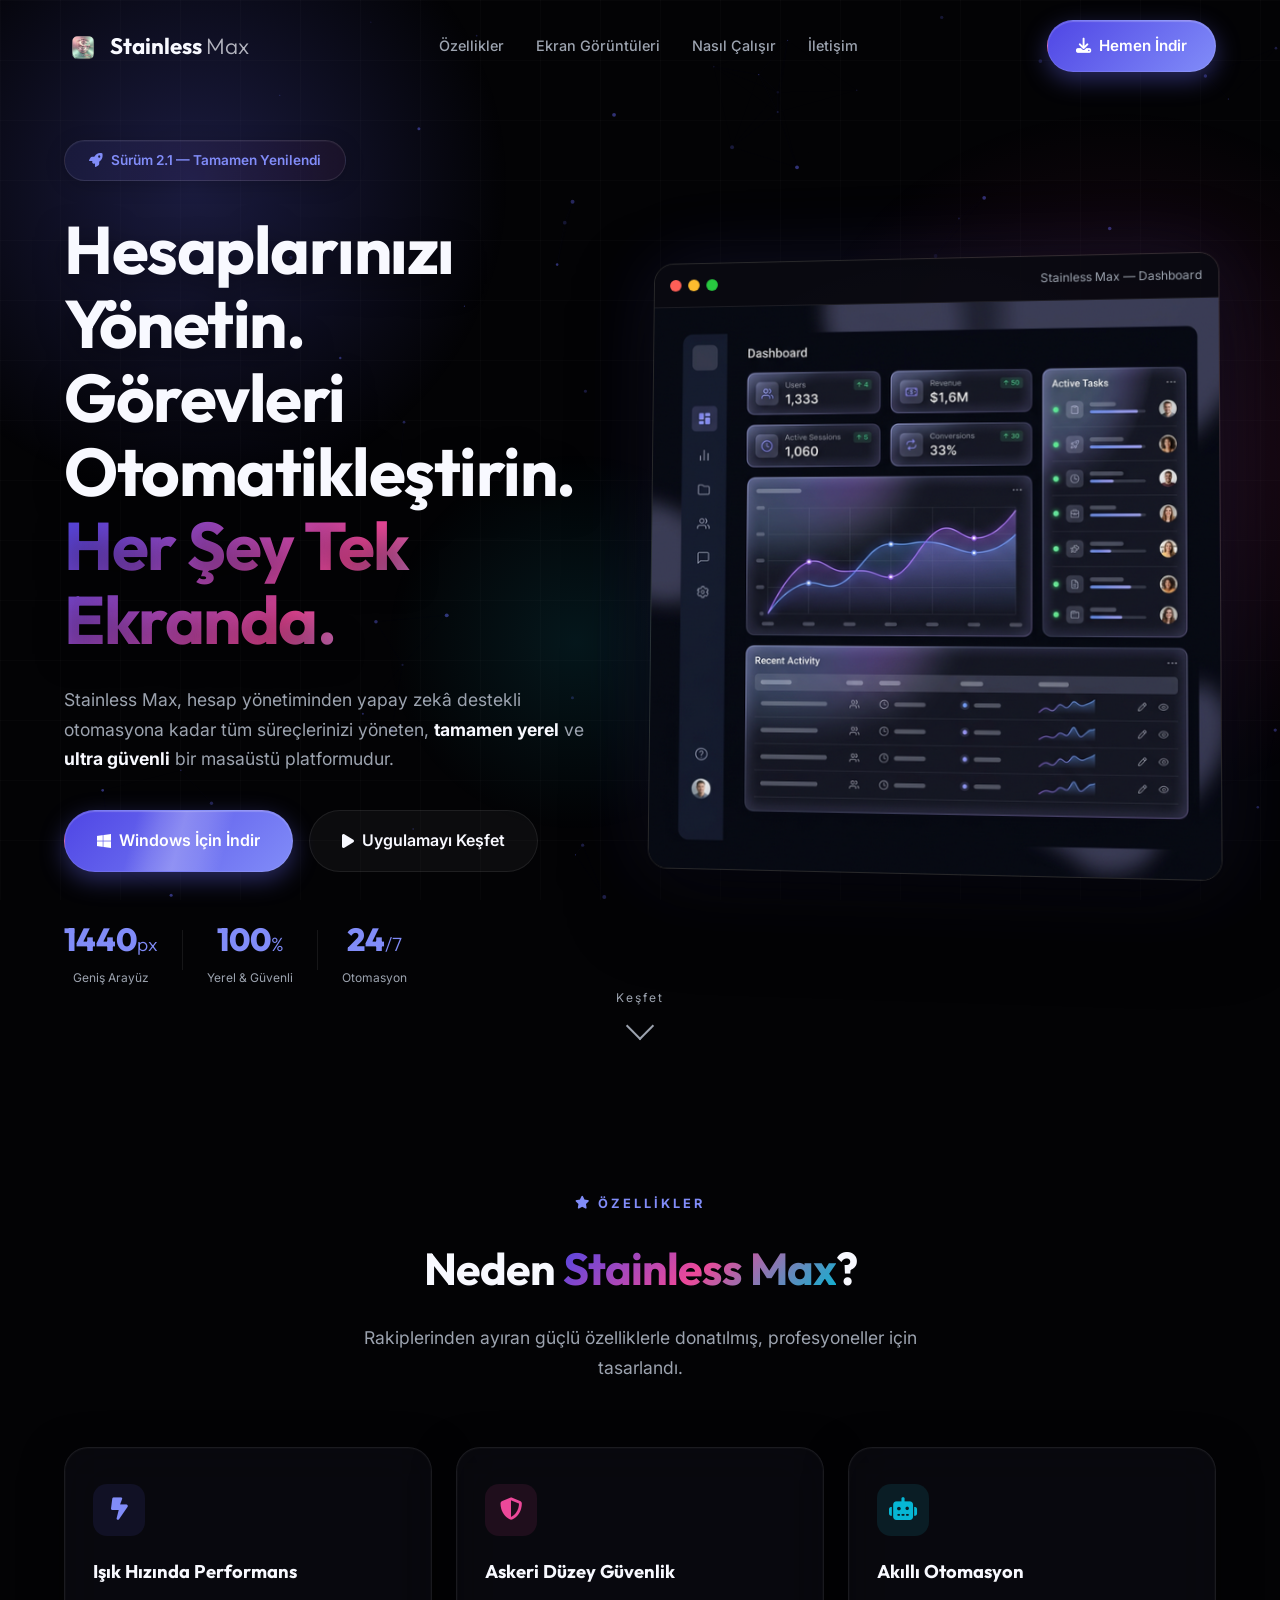
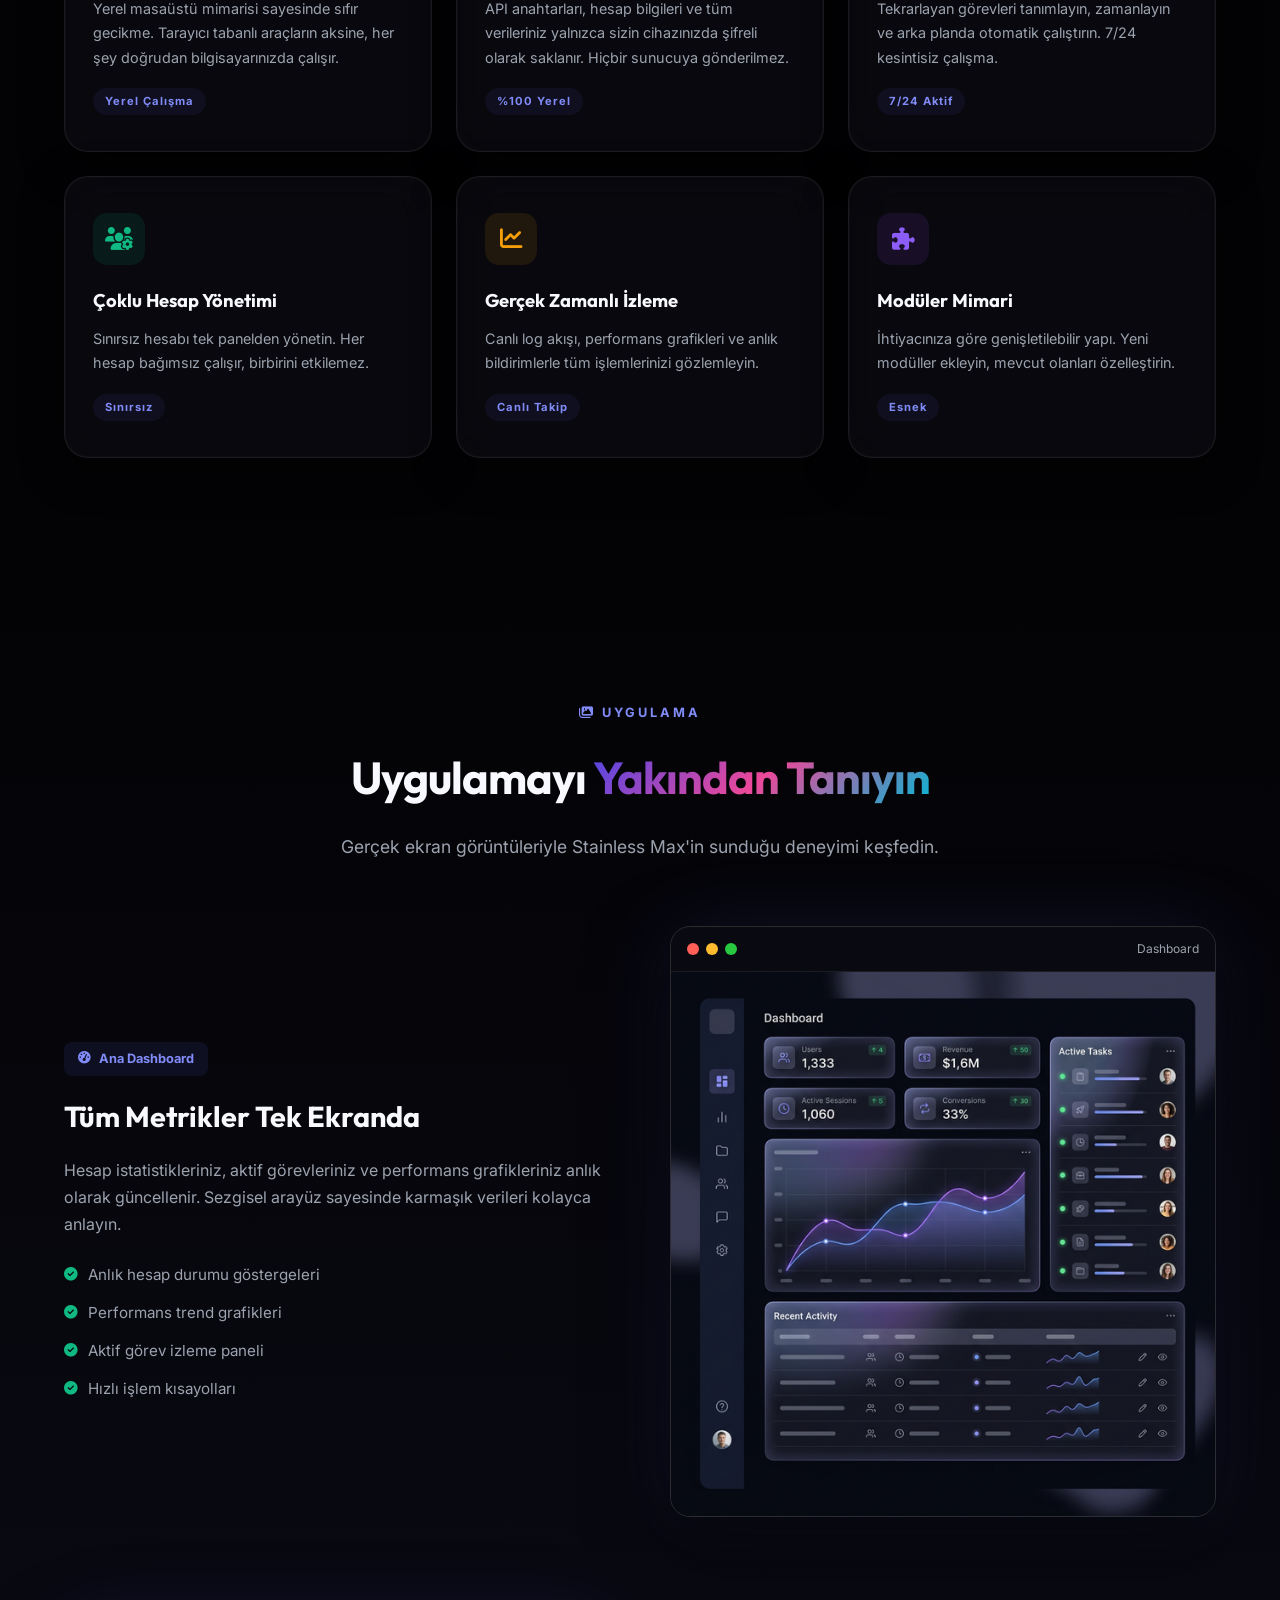
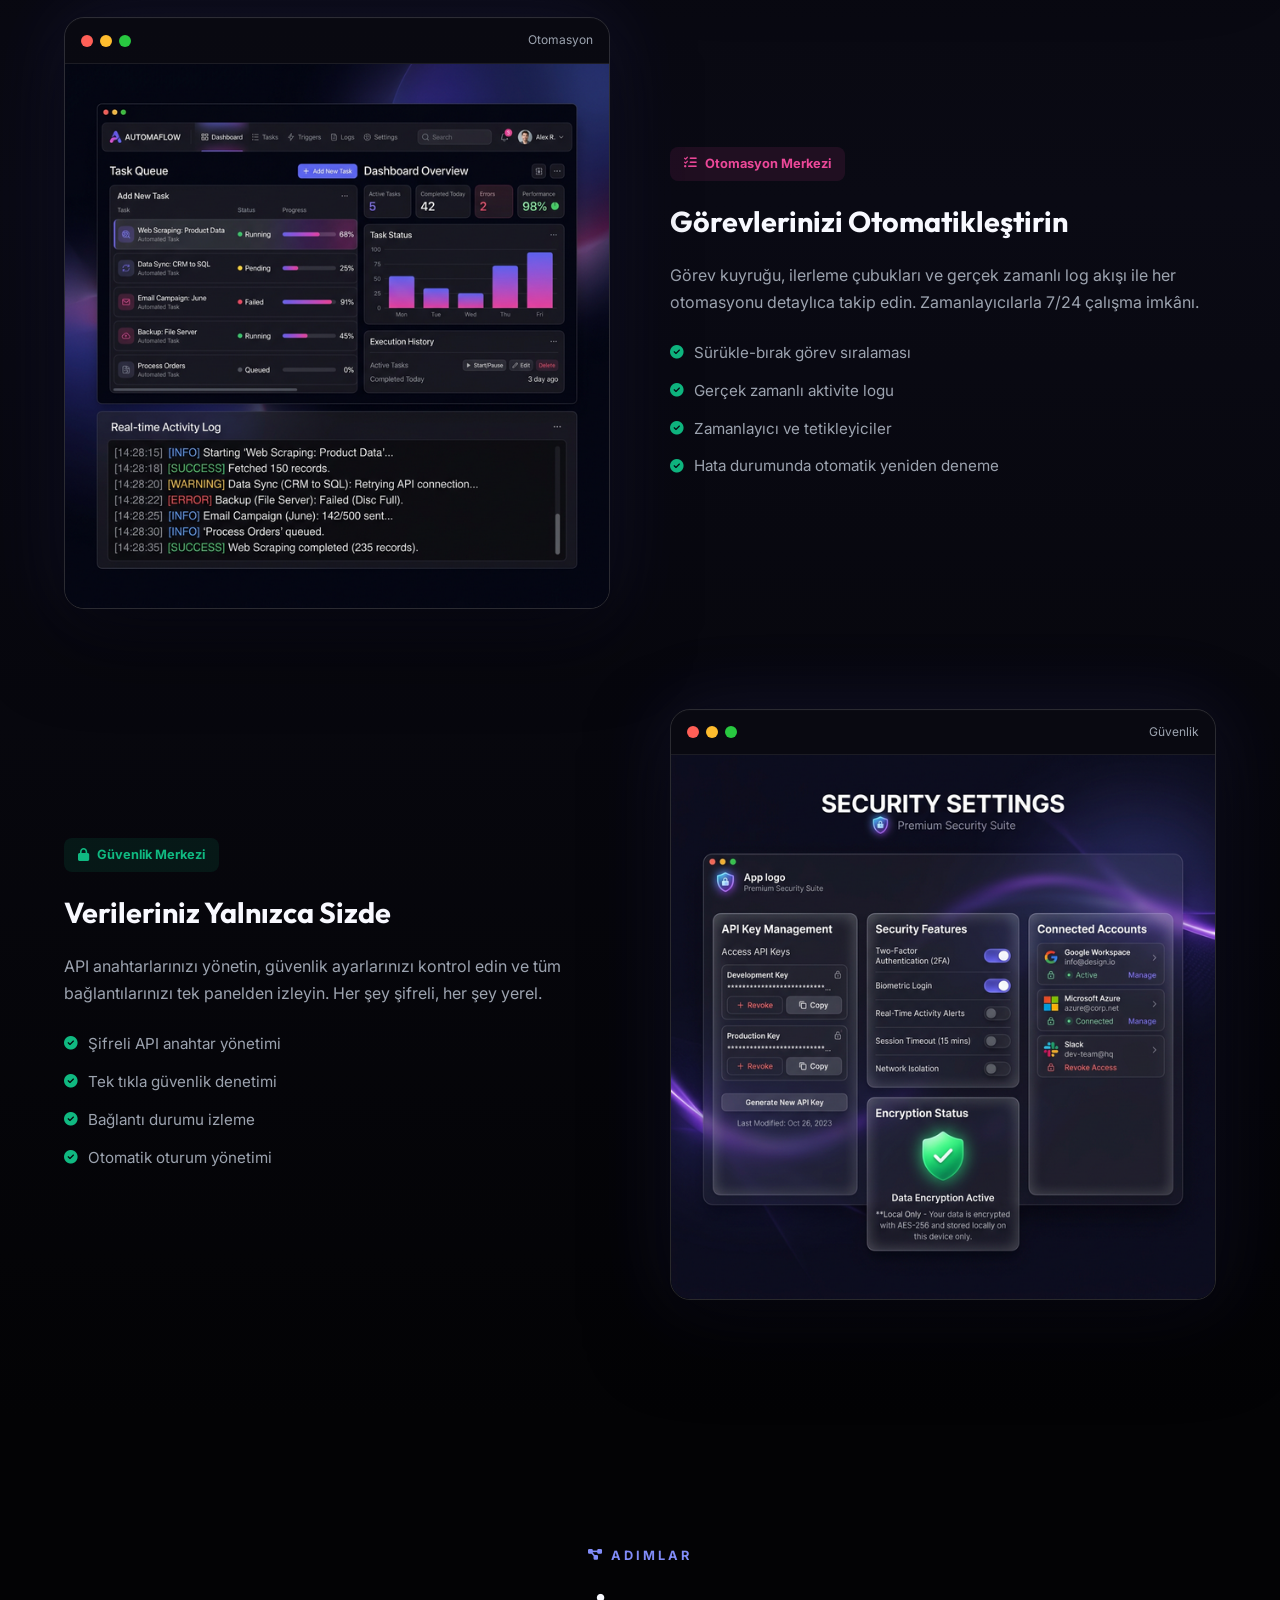
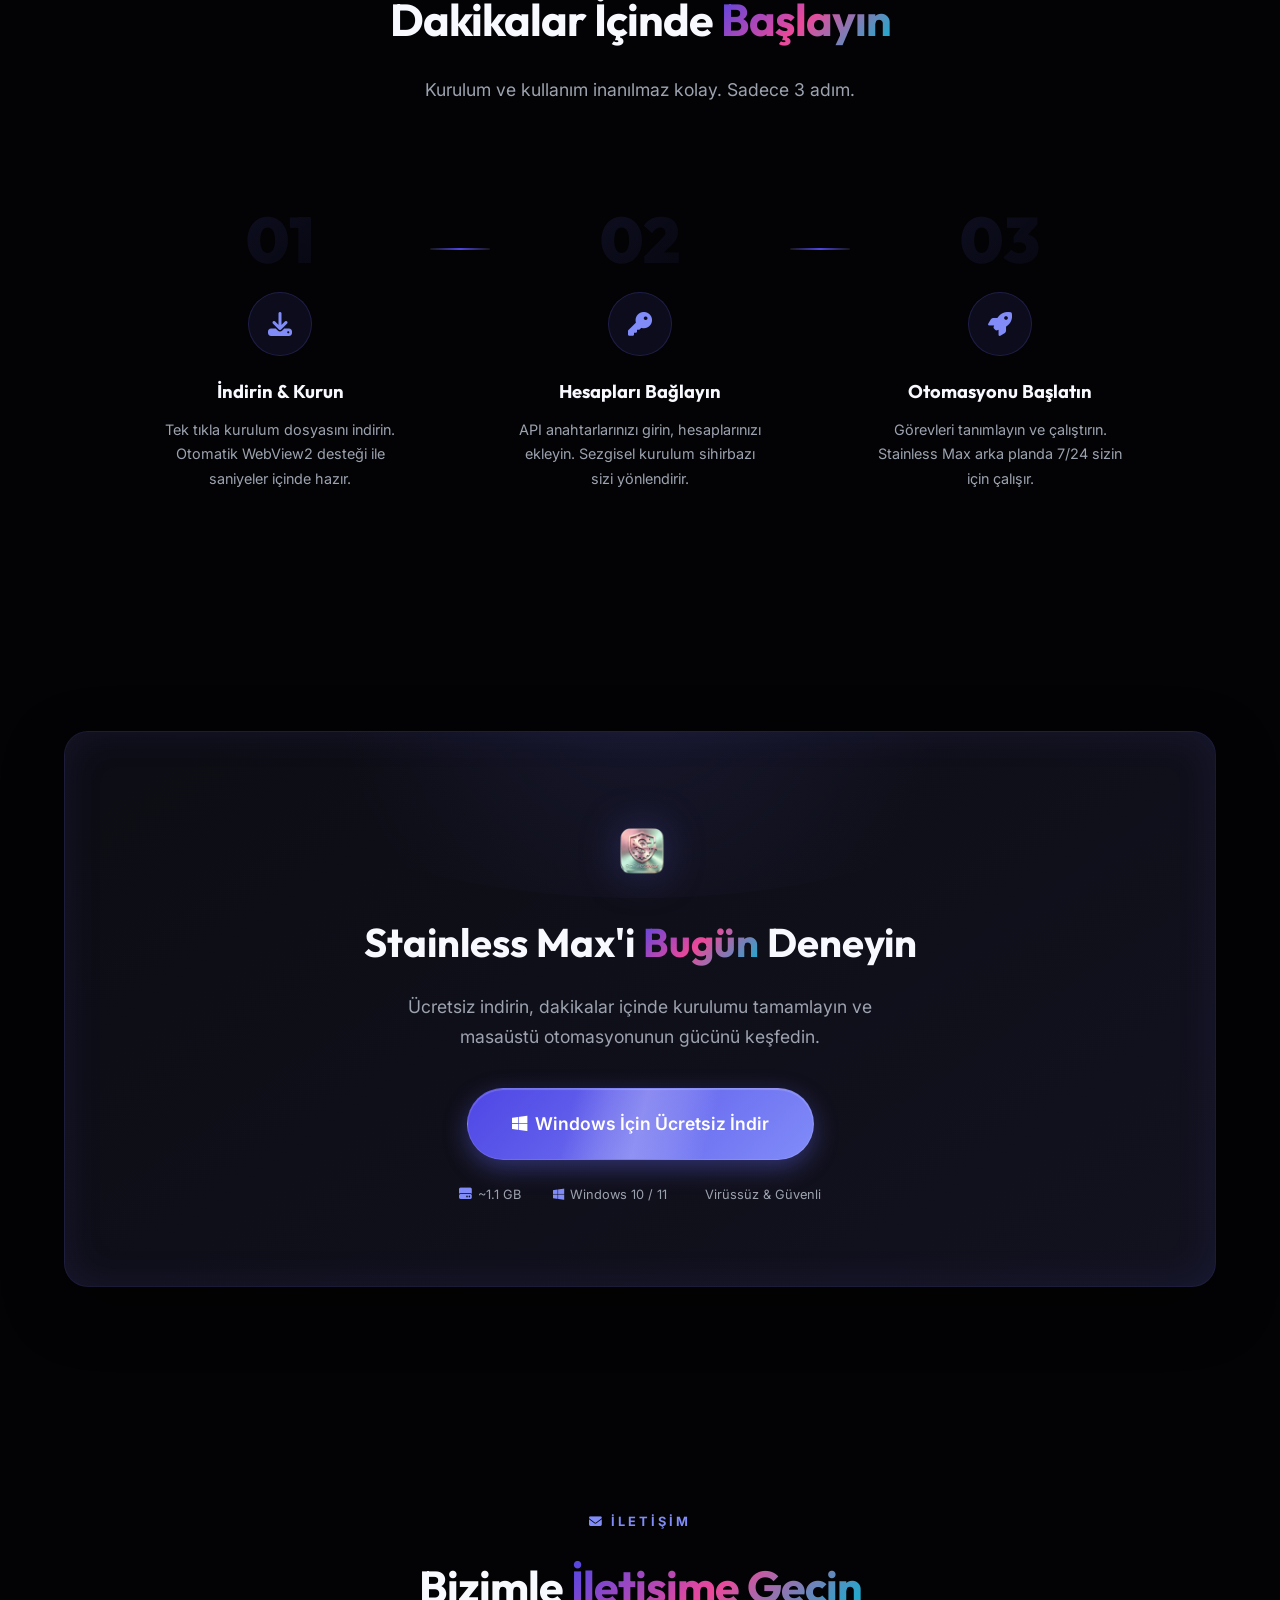
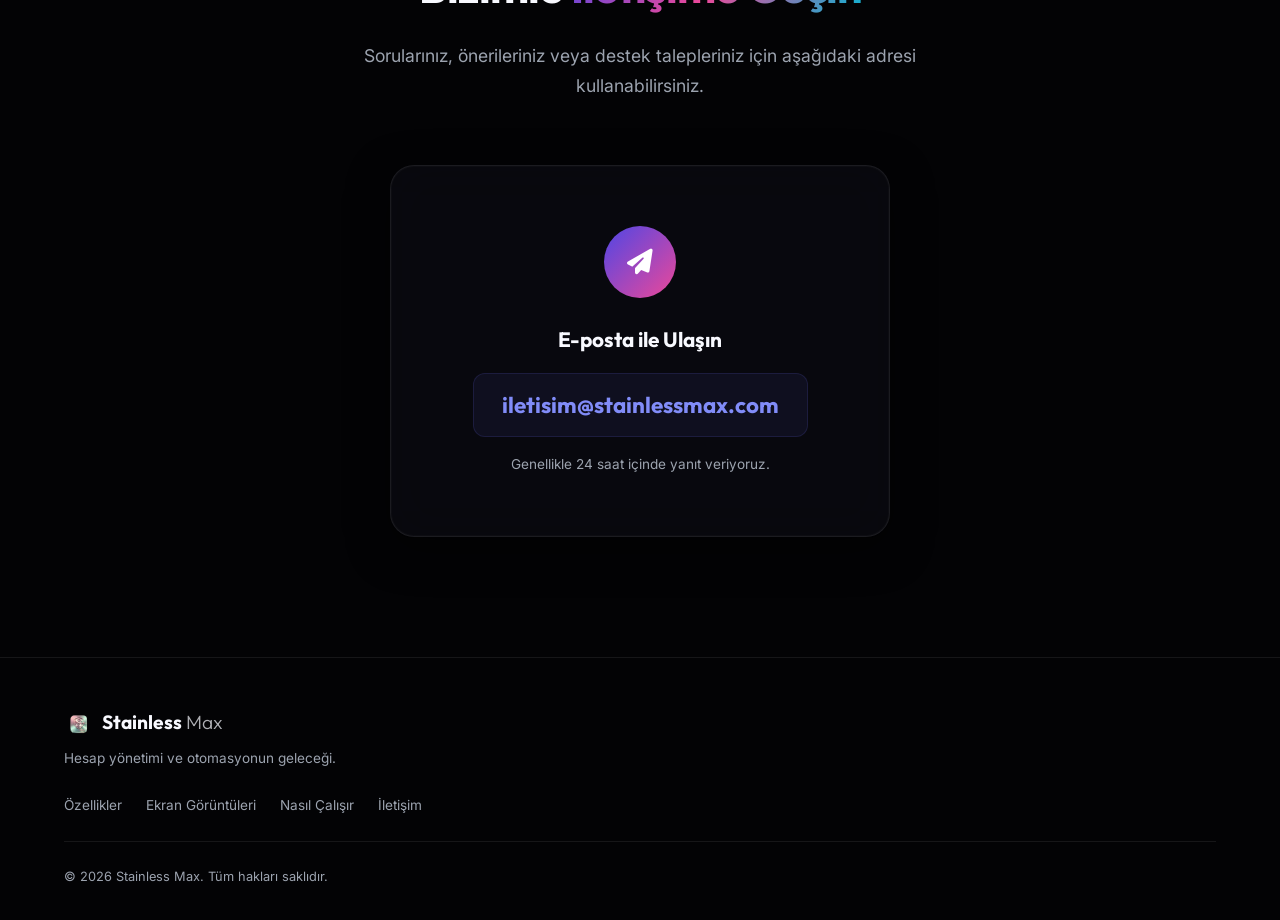
==== website/index.html @ e6c7dbdb "Mac derlemesi icin temiz proje kodlari" ====
<!DOCTYPE html>
<html lang="tr">

<head>
    <meta charset="UTF-8">
    <meta name="viewport" content="width=device-width, initial-scale=1.0">
    <title>Stainless Max | Güçlü Masaüstü Otomasyon Platformu</title>
    <meta name="description"
        content="Stainless Max — hesap yönetimi, otomasyon ve güvenliği tek bir çatı altında toplayan yeni nesil masaüstü uygulaması. Hemen indirin.">
    <link rel="icon" type="image/png" href="assets/logo.png">
    <link rel="stylesheet" href="style.css">
    <link
        href="https://fonts.googleapis.com/css2?family=Outfit:wght@300;400;500;600;700;800;900&family=Inter:wght@300;400;500;600;700&display=swap"
        rel="stylesheet">
    <link rel="stylesheet" href="https://cdnjs.cloudflare.com/ajax/libs/font-awesome/6.5.0/css/all.min.css">
</head>

<body>
    <!-- Animated Background -->
    <div class="bg-grid"></div>
    <div class="blob blob-1"></div>
    <div class="blob blob-2"></div>
    <div class="blob blob-3"></div>
    <canvas id="particles"></canvas>

    <!-- Navbar -->
    <nav class="navbar" id="navbar">
        <div class="container nav-content">
            <a href="#" class="logo">
                <img src="assets/logo.png" alt="Logo" class="logo-img">
                <span class="logo-text">Stainless <span class="logo-accent">Max</span></span>
            </a>
            <ul class="nav-links">
                <li><a href="#features">Özellikler</a></li>
                <li><a href="#showcase">Ekran Görüntüleri</a></li>
                <li><a href="#how-it-works">Nasıl Çalışır</a></li>
                <li><a href="#contact">İletişim</a></li>
            </ul>
            <div class="nav-right">
                <a class="nav-link btn btn-primary px-3 py-2 text-white download-nav"
                    href="https://github.com/enespaslanmaz/stainlessmax/releases/download/v2.1.0/StainlessMax_Setup_v2.1.0.exe"
                    download><i class="fa-solid fa-download me-2"></i>Hemen İndir</a>
                <button class="mobile-menu-btn" id="mobileMenuBtn" aria-label="Menü">
                    <span></span><span></span><span></span>
                </button>
            </div>
        </div>
        <!-- Mobile Menu -->
        <div class="mobile-menu" id="mobileMenu">
            <a href="#features">Özellikler</a>
            <a href="#showcase">Ekran Görüntüleri</a>
            <a href="#how-it-works">Nasıl Çalışır</a>
            <a href="#contact">İletişim</a>
            <a href="#download" class="btn btn-glow" style="margin-top: 16px;">İndir</a>
        </div>
    </nav>

    <!-- HERO -->
    <header class="hero" id="hero">
        <div class="container hero-content">
            <div class="hero-text anim-slide-up">
                <div class="badge pulse-border">
                    <i class="fa-solid fa-rocket"></i> Sürüm 2.1 — Tamamen Yenilendi
                </div>
                <h1>
                    <span class="hero-line">Hesaplarınızı Yönetin.</span>
                    <span class="hero-line">Görevleri Otomatikleştirin.</span>
                    <span class="hero-line gradient-text typing-text">Her Şey Tek Ekranda.</span>
                </h1>
                <p class="hero-desc">Stainless Max, hesap yönetiminden yapay zekâ destekli otomasyona kadar tüm
                    süreçlerinizi yöneten, <strong>tamamen yerel</strong> ve <strong>ultra güvenli</strong> bir masaüstü
                    platformudur.</p>
                <div class="hero-buttons">
                    <a href="#download" class="btn btn-primary btn-lg">
                        <i class="fa-brands fa-windows"></i> Windows İçin İndir
                        <span class="btn-shine"></span>
                    </a>
                    <a href="#showcase" class="btn btn-ghost btn-lg">
                        <i class="fa-solid fa-play"></i> Uygulamayı Keşfet
                    </a>
                </div>
                <div class="hero-stats">
                    <div class="stat">
                        <span class="stat-number" data-target="1440">0</span><span class="stat-suffix">px</span>
                        <span class="stat-label">Geniş Arayüz</span>
                    </div>
                    <div class="stat-divider"></div>
                    <div class="stat">
                        <span class="stat-number" data-target="100">0</span><span class="stat-suffix">%</span>
                        <span class="stat-label">Yerel & Güvenli</span>
                    </div>
                    <div class="stat-divider"></div>
                    <div class="stat">
                        <span class="stat-number" data-target="24">0</span><span class="stat-suffix">/7</span>
                        <span class="stat-label">Otomasyon</span>
                    </div>
                </div>
            </div>
            <div class="hero-visual anim-slide-up delay-2">
                <div class="hero-glow"></div>
                <div class="mockup-window">
                    <div class="mockup-titlebar">
                        <div class="titlebar-dots">
                            <span class="dot red"></span>
                            <span class="dot yellow"></span>
                            <span class="dot green"></span>
                        </div>
                        <span class="titlebar-text">Stainless Max — Dashboard</span>
                    </div>
                    <img src="assets/dashboard1.png" alt="Stainless Max Dashboard" class="mockup-screen"
                        loading="eager">
                </div>
            </div>
        </div>
        <div class="hero-scroll-hint">
            <span>Keşfet</span>
            <div class="scroll-arrow"></div>
        </div>
    </header>

    <!-- FEATURES -->
    <section id="features" class="section features">
        <div class="container">
            <div class="section-header anim-fade">
                <span class="section-tag"><i class="fa-solid fa-star"></i> ÖZELLİKLER</span>
                <h2>Neden <span class="gradient-text">Stainless Max</span>?</h2>
                <p>Rakiplerinden ayıran güçlü özelliklerle donatılmış, profesyoneller için tasarlandı.</p>
            </div>
            <div class="feature-grid">
                <div class="feature-card glass anim-fade">
                    <div class="feature-icon"><i class="fa-solid fa-bolt-lightning"></i></div>
                    <h3>Işık Hızında Performans</h3>
                    <p>Yerel masaüstü mimarisi sayesinde sıfır gecikme. Tarayıcı tabanlı araçların aksine, her şey
                        doğrudan bilgisayarınızda çalışır.</p>
                    <div class="feature-tag">Yerel Çalışma</div>
                </div>
                <div class="feature-card glass anim-fade">
                    <div class="feature-icon accent-pink"><i class="fa-solid fa-shield-halved"></i></div>
                    <h3>Askeri Düzey Güvenlik</h3>
                    <p>API anahtarları, hesap bilgileri ve tüm verileriniz yalnızca sizin cihazınızda şifreli olarak
                        saklanır. Hiçbir sunucuya gönderilmez.</p>
                    <div class="feature-tag">%100 Yerel</div>
                </div>
                <div class="feature-card glass anim-fade">
                    <div class="feature-icon accent-cyan"><i class="fa-solid fa-robot"></i></div>
                    <h3>Akıllı Otomasyon</h3>
                    <p>Tekrarlayan görevleri tanımlayın, zamanlayın ve arka planda otomatik çalıştırın. 7/24 kesintisiz
                        çalışma.</p>
                    <div class="feature-tag">7/24 Aktif</div>
                </div>
                <div class="feature-card glass anim-fade">
                    <div class="feature-icon accent-green"><i class="fa-solid fa-users-gear"></i></div>
                    <h3>Çoklu Hesap Yönetimi</h3>
                    <p>Sınırsız hesabı tek panelden yönetin. Her hesap bağımsız çalışır, birbirini etkilemez.</p>
                    <div class="feature-tag">Sınırsız</div>
                </div>
                <div class="feature-card glass anim-fade">
                    <div class="feature-icon accent-orange"><i class="fa-solid fa-chart-line"></i></div>
                    <h3>Gerçek Zamanlı İzleme</h3>
                    <p>Canlı log akışı, performans grafikleri ve anlık bildirimlerle tüm işlemlerinizi gözlemleyin.</p>
                    <div class="feature-tag">Canlı Takip</div>
                </div>
                <div class="feature-card glass anim-fade">
                    <div class="feature-icon accent-purple"><i class="fa-solid fa-puzzle-piece"></i></div>
                    <h3>Modüler Mimari</h3>
                    <p>İhtiyacınıza göre genişletilebilir yapı. Yeni modüller ekleyin, mevcut olanları özelleştirin.</p>
                    <div class="feature-tag">Esnek</div>
                </div>
            </div>
        </div>
    </section>

    <!-- SHOWCASE -->
    <section id="showcase" class="section showcase">
        <div class="container">
            <div class="section-header anim-fade">
                <span class="section-tag"><i class="fa-solid fa-images"></i> UYGULAMA</span>
                <h2>Uygulamayı <span class="gradient-text">Yakından Tanıyın</span></h2>
                <p>Gerçek ekran görüntüleriyle Stainless Max'in sunduğu deneyimi keşfedin.</p>
            </div>

            <!-- Showcase 1 -->
            <div class="showcase-row anim-fade">
                <div class="showcase-text">
                    <span class="showcase-badge"><i class="fa-solid fa-gauge-high"></i> Ana Dashboard</span>
                    <h3>Tüm Metrikler Tek Ekranda</h3>
                    <p>Hesap istatistikleriniz, aktif görevleriniz ve performans grafikleriniz anlık olarak güncellenir.
                        Sezgisel arayüz sayesinde karmaşık verileri kolayca anlayın.</p>
                    <ul class="showcase-list">
                        <li><i class="fa-solid fa-check-circle"></i> Anlık hesap durumu göstergeleri</li>
                        <li><i class="fa-solid fa-check-circle"></i> Performans trend grafikleri</li>
                        <li><i class="fa-solid fa-check-circle"></i> Aktif görev izleme paneli</li>
                        <li><i class="fa-solid fa-check-circle"></i> Hızlı işlem kısayolları</li>
                    </ul>
                </div>
                <div class="showcase-image">
                    <div class="showcase-glow"></div>
                    <div class="mockup-window small">
                        <div class="mockup-titlebar">
                            <div class="titlebar-dots"><span class="dot red"></span><span
                                    class="dot yellow"></span><span class="dot green"></span></div>
                            <span class="titlebar-text">Dashboard</span>
                        </div>
                        <img src="assets/dashboard1.png" alt="Dashboard" class="mockup-screen" loading="lazy">
                    </div>
                </div>
            </div>

            <!-- Showcase 2 -->
            <div class="showcase-row reverse anim-fade">
                <div class="showcase-text">
                    <span class="showcase-badge pink"><i class="fa-solid fa-list-check"></i> Otomasyon Merkezi</span>
                    <h3>Görevlerinizi Otomatikleştirin</h3>
                    <p>Görev kuyruğu, ilerleme çubukları ve gerçek zamanlı log akışı ile her otomasyonu detaylıca takip
                        edin. Zamanlayıcılarla 7/24 çalışma imkânı.</p>
                    <ul class="showcase-list">
                        <li><i class="fa-solid fa-check-circle"></i> Sürükle-bırak görev sıralaması</li>
                        <li><i class="fa-solid fa-check-circle"></i> Gerçek zamanlı aktivite logu</li>
                        <li><i class="fa-solid fa-check-circle"></i> Zamanlayıcı ve tetikleyiciler</li>
                        <li><i class="fa-solid fa-check-circle"></i> Hata durumunda otomatik yeniden deneme</li>
                    </ul>
                </div>
                <div class="showcase-image">
                    <div class="showcase-glow pink"></div>
                    <div class="mockup-window small">
                        <div class="mockup-titlebar">
                            <div class="titlebar-dots"><span class="dot red"></span><span
                                    class="dot yellow"></span><span class="dot green"></span></div>
                            <span class="titlebar-text">Otomasyon</span>
                        </div>
                        <img src="assets/dashboard2.png" alt="Otomasyon Paneli" class="mockup-screen" loading="lazy">
                    </div>
                </div>
            </div>

            <!-- Showcase 3 -->
            <div class="showcase-row anim-fade">
                <div class="showcase-text">
                    <span class="showcase-badge green"><i class="fa-solid fa-lock"></i> Güvenlik Merkezi</span>
                    <h3>Verileriniz Yalnızca Sizde</h3>
                    <p>API anahtarlarınızı yönetin, güvenlik ayarlarınızı kontrol edin ve tüm bağlantılarınızı tek
                        panelden izleyin. Her şey şifreli, her şey yerel.</p>
                    <ul class="showcase-list">
                        <li><i class="fa-solid fa-check-circle"></i> Şifreli API anahtar yönetimi</li>
                        <li><i class="fa-solid fa-check-circle"></i> Tek tıkla güvenlik denetimi</li>
                        <li><i class="fa-solid fa-check-circle"></i> Bağlantı durumu izleme</li>
                        <li><i class="fa-solid fa-check-circle"></i> Otomatik oturum yönetimi</li>
                    </ul>
                </div>
                <div class="showcase-image">
                    <div class="showcase-glow green"></div>
                    <div class="mockup-window small">
                        <div class="mockup-titlebar">
                            <div class="titlebar-dots"><span class="dot red"></span><span
                                    class="dot yellow"></span><span class="dot green"></span></div>
                            <span class="titlebar-text">Güvenlik</span>
                        </div>
                        <img src="assets/dashboard3.png" alt="Güvenlik Paneli" class="mockup-screen" loading="lazy">
                    </div>
                </div>
            </div>
        </div>
    </section>

    <!-- HOW IT WORKS -->
    <section id="how-it-works" class="section how-it-works">
        <div class="container">
            <div class="section-header anim-fade">
                <span class="section-tag"><i class="fa-solid fa-diagram-project"></i> ADIMLAR</span>
                <h2>Dakikalar İçinde <span class="gradient-text">Başlayın</span></h2>
                <p>Kurulum ve kullanım inanılmaz kolay. Sadece 3 adım.</p>
            </div>
            <div class="steps-grid">
                <div class="step-card anim-fade">
                    <div class="step-number">01</div>
                    <div class="step-icon"><i class="fa-solid fa-download"></i></div>
                    <h3>İndirin & Kurun</h3>
                    <p>Tek tıkla kurulum dosyasını indirin. Otomatik WebView2 desteği ile saniyeler içinde hazır.</p>
                </div>
                <div class="step-connector anim-fade">
                    <div class="connector-line"></div>
                </div>
                <div class="step-card anim-fade">
                    <div class="step-number">02</div>
                    <div class="step-icon"><i class="fa-solid fa-key"></i></div>
                    <h3>Hesapları Bağlayın</h3>
                    <p>API anahtarlarınızı girin, hesaplarınızı ekleyin. Sezgisel kurulum sihirbazı sizi yönlendirir.
                    </p>
                </div>
                <div class="step-connector anim-fade">
                    <div class="connector-line"></div>
                </div>
                <div class="step-card anim-fade">
                    <div class="step-number">03</div>
                    <div class="step-icon"><i class="fa-solid fa-rocket"></i></div>
                    <h3>Otomasyonu Başlatın</h3>
                    <p>Görevleri tanımlayın ve çalıştırın. Stainless Max arka planda 7/24 sizin için çalışır.</p>
                </div>
            </div>
        </div>
    </section>

    <!-- DOWNLOAD CTA -->
    <section id="download" class="section download-cta">
        <div class="container">
            <div class="cta-card glass anim-fade">
                <div class="cta-glow"></div>
                <img src="assets/logo.png" alt="Logo" class="cta-logo">
                <h2>Stainless Max'i <span class="gradient-text">Bugün</span> Deneyin</h2>
                <p>Ücretsiz indirin, dakikalar içinde kurulumu tamamlayın ve masaüstü otomasyonunun gücünü keşfedin.</p>
                <a href="https://github.com/enespaslanmaz/stainlessmax/releases/download/v2.1.0/StainlessMax_Setup_v2.1.0.exe"
                    class="btn btn-primary btn-xl" download>
                    <i class="fa-brands fa-windows"></i> Windows İçin Ücretsiz İndir
                    <span class="btn-shine"></span>
                </a>
                <div class="cta-meta">
                    <span><i class="fa-solid fa-hard-drive"></i> ~1.1 GB</span>
                    <span><i class="fa-brands fa-windows"></i> Windows 10 / 11</span>
                    <span><i class="fa-solid fa-shield-check"></i> Virüssüz & Güvenli</span>
                </div>
            </div>
        </div>
    </section>

    <!-- CONTACT -->
    <section id="contact" class="section contact">
        <div class="container">
            <div class="section-header anim-fade">
                <span class="section-tag"><i class="fa-solid fa-envelope"></i> İLETİŞİM</span>
                <h2>Bizimle <span class="gradient-text">İletişime Geçin</span></h2>
                <p>Sorularınız, önerileriniz veya destek talepleriniz için aşağıdaki adresi kullanabilirsiniz.</p>
            </div>
            <div class="contact-card glass anim-fade">
                <div class="contact-icon-wrapper">
                    <i class="fa-solid fa-paper-plane"></i>
                </div>
                <h3>E-posta ile Ulaşın</h3>
                <a href="mailto:iletisim@stainlessmax.com" class="contact-email">
                    iletisim@stainlessmax.com
                </a>
                <p class="contact-note">Genellikle 24 saat içinde yanıt veriyoruz.</p>
            </div>
        </div>
    </section>

    <!-- FOOTER -->
    <footer>
        <div class="container footer-content">
            <div class="footer-left">
                <div class="footer-logo">
                    <img src="assets/logo.png" alt="Logo" class="footer-logo-img">
                    <span>Stainless <span class="logo-accent">Max</span></span>
                </div>
                <p class="footer-desc">Hesap yönetimi ve otomasyonun geleceği.</p>
            </div>
            <div class="footer-links">
                <a href="#features">Özellikler</a>
                <a href="#showcase">Ekran Görüntüleri</a>
                <a href="#how-it-works">Nasıl Çalışır</a>
                <a href="#contact">İletişim</a>
            </div>
            <div class="footer-bottom">
                <p>&copy; <span id="year"></span> Stainless Max. Tüm hakları saklıdır.</p>
            </div>
        </div>
    </footer>

    <script src="script.js"></script>
</body>

</html>
---- website/style.css ----
/* ===================================================
   STAINLESS MAX — Premium Landing Page Styles
   =================================================== */

:root {
    --bg: #030305;
    --bg-card: rgba(18, 18, 28, 0.4);
    --text: #f8f9ff;
    --text-muted: #9ca3af;
    --primary: #4f46e5;
    --primary-light: #818cf8;
    --accent-pink: #ec4899;
    --accent-cyan: #06b6d4;
    --accent-green: #10b981;
    --accent-orange: #f59e0b;
    --accent-purple: #8b5cf6;
    --glass-border: rgba(255, 255, 255, 0.08);
    --glass-bg: rgba(255, 255, 255, 0.02);
    --radius: 24px;
    --radius-sm: 16px;
    --glow: 0 0 20px rgba(99, 102, 241, 0.4);
}

*,
*::before,
*::after {
    margin: 0;
    padding: 0;
    box-sizing: border-box;
}

html {
    scroll-behavior: smooth;
}

body {
    font-family: 'Inter', -apple-system, sans-serif;
    background: var(--bg);
    color: var(--text);
    line-height: 1.7;
    overflow-x: hidden;
}

h1,
h2,
h3,
h4,
.logo-text {
    font-family: 'Outfit', sans-serif;
}

a {
    text-decoration: none;
    color: inherit;
}

ul {
    list-style: none;
}

img {
    max-width: 100%;
    display: block;
}

.container {
    max-width: 1200px;
    margin: 0 auto;
    padding: 0 24px;
}

/* ===== BACKGROUND ===== */
.bg-grid {
    position: fixed;
    top: 0;
    left: 0;
    width: 100%;
    height: 100%;
    z-index: -3;
    background-image:
        linear-gradient(rgba(255, 255, 255, 0.02) 1px, transparent 1px),
        linear-gradient(90deg, rgba(255, 255, 255, 0.02) 1px, transparent 1px);
    background-size: 60px 60px;
}

#particles {
    position: fixed;
    top: 0;
    left: 0;
    width: 100%;
    height: 100%;
    z-index: -2;
    pointer-events: none;
}

.blob {
    position: fixed;
    border-radius: 50%;
    z-index: -1;
    pointer-events: none;
    animation: blobFloat 20s ease-in-out infinite;
}

.blob-1 {
    top: -15%;
    left: -10%;
    width: 50vw;
    height: 50vw;
    background: radial-gradient(circle, rgba(99, 102, 241, 0.25) 0%, transparent 70%);
}

.blob-2 {
    bottom: 10%;
    right: -15%;
    width: 55vw;
    height: 55vw;
    background: radial-gradient(circle, rgba(236, 72, 153, 0.15) 0%, transparent 70%);
    animation-delay: -7s;
}

.blob-3 {
    top: 50%;
    left: 30%;
    width: 30vw;
    height: 30vw;
    background: radial-gradient(circle, rgba(34, 211, 238, 0.1) 0%, transparent 70%);
    animation-delay: -14s;
}

@keyframes blobFloat {

    0%,
    100% {
        transform: translate(0, 0) scale(1);
    }

    25% {
        transform: translate(30px, -40px) scale(1.05);
    }

    50% {
        transform: translate(-20px, 20px) scale(0.95);
    }

    75% {
        transform: translate(40px, 30px) scale(1.02);
    }
}

/* ===== NAVBAR ===== */
.navbar {
    position: fixed;
    top: 0;
    width: 100%;
    z-index: 1000;
    padding: 20px 0;
    transition: all 0.4s cubic-bezier(0.4, 0, 0.2, 1);
}

.navbar.scrolled {
    padding: 12px 0;
    background: rgba(3, 3, 5, 0.75);
    backdrop-filter: blur(24px);
    -webkit-backdrop-filter: blur(24px);
    border-bottom: 1px solid var(--glass-border);
    box-shadow: 0 10px 30px rgba(0, 0, 0, 0.3);
}

.nav-content {
    display: flex;
    align-items: center;
    justify-content: space-between;
}

.logo {
    display: flex;
    align-items: center;
    gap: 10px;
}

.logo-img {
    width: 36px;
    height: 36px;
    border-radius: 10px;
    animation: logoPulse 3s ease-in-out infinite;
}

@keyframes logoPulse {

    0%,
    100% {
        filter: drop-shadow(0 0 6px rgba(99, 102, 241, 0.4));
    }

    50% {
        filter: drop-shadow(0 0 14px rgba(99, 102, 241, 0.7));
    }
}

.logo-text {
    font-size: 1.4rem;
    font-weight: 700;
}

.logo-accent {
    font-weight: 300;
    opacity: 0.7;
}

.nav-links {
    display: flex;
    gap: 32px;
}

.nav-links a {
    font-size: 0.9rem;
    font-weight: 500;
    color: var(--text-muted);
    transition: color 0.3s;
    position: relative;
}

.nav-links a::after {
    content: '';
    position: absolute;
    bottom: -4px;
    left: 0;
    width: 0;
    height: 2px;
    background: var(--primary);
    border-radius: 2px;
    transition: width 0.3s;
}

.nav-links a:hover {
    color: var(--text);
}

.nav-links a:hover::after {
    width: 100%;
}

.nav-right {
    display: flex;
    align-items: center;
    gap: 16px;
}

/* Mobile Menu Button */
.mobile-menu-btn {
    display: none;
    background: none;
    border: none;
    cursor: pointer;
    width: 28px;
    height: 20px;
    flex-direction: column;
    justify-content: space-between;
}

.mobile-menu-btn span {
    display: block;
    width: 100%;
    height: 2px;
    background: var(--text);
    border-radius: 2px;
    transition: all 0.3s;
}

.mobile-menu {
    display: none;
    flex-direction: column;
    padding: 16px 24px;
    background: rgba(6, 6, 11, 0.95);
    backdrop-filter: blur(20px);
    border-top: 1px solid var(--glass-border);
}

.mobile-menu a {
    padding: 12px 0;
    color: var(--text-muted);
    font-size: 0.95rem;
}

.mobile-menu a:hover {
    color: var(--text);
}

.mobile-menu.open {
    display: flex;
}

/* ===== BUTTONS ===== */
.btn {
    display: inline-flex;
    align-items: center;
    justify-content: center;
    gap: 8px;
    padding: 12px 28px;
    border-radius: 50px;
    font-weight: 600;
    font-size: 0.95rem;
    transition: all 0.35s cubic-bezier(0.4, 0, 0.2, 1);
    cursor: pointer;
    border: none;
    position: relative;
    overflow: hidden;
}

.btn-lg {
    padding: 16px 32px;
    font-size: 1rem;
}

.btn-xl {
    padding: 20px 44px;
    font-size: 1.1rem;
}

.btn-primary {
    background: linear-gradient(135deg, var(--primary) 0%, var(--primary-light) 50%, var(--accent-pink) 100%);
    background-size: 200% 200%;
    color: white;
    box-shadow: 0 8px 24px rgba(99, 102, 241, 0.4), inset 0 1px 1px rgba(255, 255, 255, 0.2);
    border: 1px solid rgba(255, 255, 255, 0.1);
    animation: gradientShift 4s ease infinite;
}

.btn-primary:hover {
    transform: translateY(-4px) scale(1.03);
    box-shadow: 0 12px 36px rgba(99, 102, 241, 0.6), inset 0 1px 1px rgba(255, 255, 255, 0.3);
}

@keyframes gradientShift {

    0%,
    100% {
        background-position: 0% 50%;
    }

    50% {
        background-position: 100% 50%;
    }
}

.btn-shine {
    position: absolute;
    top: -50%;
    left: -50%;
    width: 200%;
    height: 200%;
    background: linear-gradient(105deg, transparent 40%, rgba(255, 255, 255, 0.15) 45%, rgba(255, 255, 255, 0.25) 50%, rgba(255, 255, 255, 0.15) 55%, transparent 60%);
    animation: shine 3s ease-in-out infinite;
}

@keyframes shine {
    0% {
        transform: translateX(-100%) rotate(15deg);
    }

    100% {
        transform: translateX(100%) rotate(15deg);
    }
}

.btn-ghost {
    background: rgba(255, 255, 255, 0.04);
    border: 1px solid var(--glass-border);
    color: var(--text);
}

.btn-ghost:hover {
    background: rgba(255, 255, 255, 0.08);
    transform: translateY(-2px);
}

.btn-glow {
    background: rgba(99, 102, 241, 0.15);
    border: 1px solid rgba(99, 102, 241, 0.3);
    color: var(--primary-light);
}

.btn-glow:hover {
    background: rgba(99, 102, 241, 0.25);
    box-shadow: 0 0 20px rgba(99, 102, 241, 0.2);
}

/* ===== GRADIENT TEXT ===== */
.gradient-text {
    background: linear-gradient(135deg, var(--primary) 0%, var(--accent-pink) 50%, var(--accent-cyan) 100%);
    -webkit-background-clip: text;
    -webkit-text-fill-color: transparent;
    background-clip: text;
}

/* ===== GLASS ===== */
.glass {
    background: var(--bg-card);
    backdrop-filter: blur(24px);
    -webkit-backdrop-filter: blur(24px);
    border: 1px solid var(--glass-border);
    border-radius: var(--radius);
    box-shadow: inset 0 0 0 1px rgba(255, 255, 255, 0.02), 0 12px 40px rgba(0, 0, 0, 0.5);
}

/* ===== HERO ===== */
.hero {
    min-height: 100vh;
    padding: 140px 0 80px;
    display: flex;
    flex-direction: column;
    justify-content: center;
    position: relative;
}

.hero-content {
    display: grid;
    grid-template-columns: 1fr 1.1fr;
    gap: 60px;
    align-items: center;
}

.hero-text {
    position: relative;
    z-index: 2;
}

.badge {
    display: inline-flex;
    align-items: center;
    gap: 8px;
    padding: 8px 24px;
    border-radius: 50px;
    background: linear-gradient(90deg, rgba(99, 102, 241, 0.1), rgba(236, 72, 153, 0.05));
    border: 1px solid rgba(255, 255, 255, 0.1);
    box-shadow: 0 4px 20px rgba(0, 0, 0, 0.2), inset 0 1px 1px rgba(255, 255, 255, 0.05);
    color: var(--primary-light);
    font-size: 0.85rem;
    font-weight: 600;
    margin-bottom: 32px;
    backdrop-filter: blur(10px);
}

.pulse-border {
    animation: pulseBorder 2s ease-in-out infinite;
}

@keyframes pulseBorder {

    0%,
    100% {
        border-color: rgba(99, 102, 241, 0.2);
    }

    50% {
        border-color: rgba(99, 102, 241, 0.5);
    }
}

.hero h1 {
    font-size: 4.2rem;
    line-height: 1.1;
    margin-bottom: 28px;
    letter-spacing: -1.5px;
    text-shadow: 0 10px 30px rgba(0, 0, 0, 0.5);
}

.hero-line {
    display: block;
}

.hero-line:nth-child(1) {
    animation: slideInUp 0.6s ease-out;
}

.hero-line:nth-child(2) {
    animation: slideInUp 0.6s ease-out 0.15s both;
}

.hero-line:nth-child(3) {
    animation: slideInUp 0.6s ease-out 0.3s both;
}

@keyframes slideInUp {
    from {
        opacity: 0;
        transform: translateY(30px);
    }

    to {
        opacity: 1;
        transform: translateY(0);
    }
}

.hero-desc {
    font-size: 1.1rem;
    color: var(--text-muted);
    max-width: 520px;
    margin-bottom: 36px;
}

.hero-desc strong {
    color: var(--text);
}

.hero-buttons {
    display: flex;
    gap: 16px;
    margin-bottom: 40px;
    flex-wrap: wrap;
}

.hero-stats {
    display: flex;
    align-items: center;
    gap: 24px;
}

.stat {
    text-align: center;
}

.stat-number {
    font-family: 'Outfit';
    font-size: 2rem;
    font-weight: 800;
    color: var(--primary-light);
}

.stat-suffix {
    font-family: 'Outfit';
    font-size: 1.2rem;
    font-weight: 300;
    color: var(--primary-light);
}

.stat-label {
    display: block;
    font-size: 0.75rem;
    color: var(--text-muted);
    margin-top: 2px;
}

.stat-divider {
    width: 1px;
    height: 40px;
    background: var(--glass-border);
}

.cta-card {
    text-align: center;
    padding: 80px 40px;
    position: relative;
    overflow: hidden;
    border: 1px solid rgba(99, 102, 241, 0.3);
    box-shadow: 0 20px 60px rgba(0, 0, 0, 0.4), inset 0 0 40px rgba(99, 102, 241, 0.1);
}

.cta-glow {
    position: absolute;
    top: 50%;
    left: 50%;
    width: 600px;
    height: 600px;
    transform: translate(-50%, -50%);
    background: radial-gradient(circle, rgba(99, 102, 241, 0.25) 0%, transparent 60%);
    pointer-events: none;
    animation: glowPulse 4s ease-in-out infinite;
}

/* Hero Visual */
.hero-visual {
    position: relative;
}

.hero-glow {
    position: absolute;
    top: 50%;
    left: 50%;
    width: 120%;
    height: 120%;
    transform: translate(-50%, -50%);
    background: radial-gradient(circle, rgba(99, 102, 241, 0.15) 0%, transparent 60%);
    z-index: 0;
    pointer-events: none;
    animation: glowPulse 4s ease-in-out infinite;
}

@keyframes glowPulse {

    0%,
    100% {
        opacity: 0.6;
    }

    50% {
        opacity: 1;
    }
}

.mockup-window {
    position: relative;
    z-index: 1;
    border-radius: 20px;
    overflow: hidden;
    border: 1px solid rgba(255, 255, 255, 0.15);
    box-shadow: inset 0 1px 1px rgba(255, 255, 255, 0.1), 0 30px 80px rgba(0, 0, 0, 0.6), 0 0 80px rgba(99, 102, 241, 0.15);
    transition: transform 0.6s cubic-bezier(0.34, 1.56, 0.64, 1), box-shadow 0.6s;
    transform: perspective(1200px) rotateY(-5deg) rotateX(2deg) translateY(0);
}

.mockup-window:hover {
    transform: perspective(1200px) rotateY(0deg) rotateX(0deg) translateY(-10px);
    box-shadow: inset 0 1px 1px rgba(255, 255, 255, 0.2), 0 40px 100px rgba(0, 0, 0, 0.7), 0 0 120px rgba(99, 102, 241, 0.25);
    border: 1px solid rgba(255, 255, 255, 0.25);
}

.mockup-window.small {
    transform: none;
}

.mockup-window.small:hover {
    transform: translateY(-6px);
}

.mockup-titlebar {
    display: flex;
    align-items: center;
    gap: 12px;
    padding: 12px 16px;
    background: rgba(10, 10, 18, 0.9);
    border-bottom: 1px solid var(--glass-border);
}

.titlebar-dots {
    display: flex;
    gap: 7px;
}

.dot {
    width: 12px;
    height: 12px;
    border-radius: 50%;
}

.dot.red {
    background: #ff5f57;
}

.dot.yellow {
    background: #febc2e;
}

.dot.green {
    background: #28c840;
}

.titlebar-text {
    font-size: 0.75rem;
    color: var(--text-muted);
    margin-left: auto;
}

.mockup-screen {
    width: 100%;
    display: block;
}

/* Scroll hint */
.hero-scroll-hint {
    display: flex;
    flex-direction: column;
    align-items: center;
    gap: 8px;
    position: absolute;
    bottom: 32px;
    left: 50%;
    transform: translateX(-50%);
    font-size: 0.75rem;
    color: var(--text-muted);
    letter-spacing: 2px;
    animation: fadeInUp 1s ease 1s both;
}

.scroll-arrow {
    width: 20px;
    height: 20px;
    border-right: 2px solid var(--text-muted);
    border-bottom: 2px solid var(--text-muted);
    transform: rotate(45deg);
    animation: scrollBounce 2s ease-in-out infinite;
}

@keyframes scrollBounce {

    0%,
    100% {
        transform: rotate(45deg) translate(0, 0);
    }

    50% {
        transform: rotate(45deg) translate(4px, 4px);
    }
}

@keyframes fadeInUp {
    from {
        opacity: 0;
        transform: translateX(-50%) translateY(20px);
    }

    to {
        opacity: 1;
        transform: translateX(-50%) translateY(0);
    }
}

/* ===== SECTIONS COMMON ===== */
.section {
    padding: 120px 0;
}

.section-header {
    text-align: center;
    margin-bottom: 64px;
}

.section-tag {
    display: inline-flex;
    align-items: center;
    gap: 6px;
    font-size: 0.8rem;
    font-weight: 700;
    letter-spacing: 3px;
    color: var(--primary-light);
    margin-bottom: 16px;
    text-transform: uppercase;
}

.section-header h2 {
    font-size: 2.8rem;
    margin-bottom: 16px;
    letter-spacing: -1px;
}

.section-header p {
    color: var(--text-muted);
    font-size: 1.1rem;
    max-width: 600px;
    margin: 0 auto;
}

/* ===== FEATURES ===== */
.feature-grid {
    display: grid;
    grid-template-columns: repeat(3, 1fr);
    gap: 24px;
}

.feature-card {
    padding: 36px 28px;
    transition: all 0.4s cubic-bezier(0.4, 0, 0.2, 1);
    position: relative;
    overflow: hidden;
}

.feature-card::before {
    content: '';
    position: absolute;
    top: 0;
    left: 0;
    width: 100%;
    height: 3px;
    background: linear-gradient(90deg, var(--primary), var(--accent-pink));
    transform: scaleX(0);
    transform-origin: left;
    transition: transform 0.4s ease;
}

.feature-card:hover {
    transform: translateY(-8px);
    border-color: rgba(99, 102, 241, 0.4);
    box-shadow: inset 0 0 0 1px rgba(99, 102, 241, 0.2), 0 20px 40px rgba(0, 0, 0, 0.6), 0 0 40px rgba(99, 102, 241, 0.1);
}

.feature-card:hover::before {
    transform: scaleX(1);
    box-shadow: 0 0 20px var(--accent-pink);
}

.feature-icon {
    width: 52px;
    height: 52px;
    border-radius: 14px;
    background: rgba(99, 102, 241, 0.1);
    display: flex;
    align-items: center;
    justify-content: center;
    font-size: 1.4rem;
    color: var(--primary-light);
    margin-bottom: 20px;
    transition: transform 0.3s, box-shadow 0.3s;
}

.feature-card:hover .feature-icon {
    transform: scale(1.1);
    box-shadow: 0 0 20px rgba(99, 102, 241, 0.2);
}

.feature-icon.accent-pink {
    background: rgba(236, 72, 153, 0.1);
    color: var(--accent-pink);
}

.feature-icon.accent-cyan {
    background: rgba(34, 211, 238, 0.1);
    color: var(--accent-cyan);
}

.feature-icon.accent-green {
    background: rgba(16, 185, 129, 0.1);
    color: var(--accent-green);
}

.feature-icon.accent-orange {
    background: rgba(245, 158, 11, 0.1);
    color: var(--accent-orange);
}

.feature-icon.accent-purple {
    background: rgba(168, 85, 247, 0.1);
    color: var(--accent-purple);
}

.feature-card h3 {
    font-size: 1.15rem;
    margin-bottom: 10px;
}

.feature-card p {
    color: var(--text-muted);
    font-size: 0.9rem;
    margin-bottom: 16px;
}

.feature-tag {
    display: inline-block;
    padding: 4px 12px;
    border-radius: 50px;
    font-size: 0.7rem;
    font-weight: 700;
    background: rgba(99, 102, 241, 0.08);
    color: var(--primary-light);
    letter-spacing: 1px;
}

/* ===== SHOWCASE ===== */
.showcase {
    background: linear-gradient(180deg, var(--bg) 0%, rgba(10, 10, 20, 1) 50%, var(--bg) 100%);
}

.showcase-row {
    display: grid;
    grid-template-columns: 1fr 1fr;
    gap: 60px;
    align-items: center;
    margin-bottom: 100px;
}

.showcase-row:last-child {
    margin-bottom: 0;
}

.showcase-row.reverse {
    direction: rtl;
}

.showcase-row.reverse>* {
    direction: ltr;
}

.showcase-badge {
    display: inline-flex;
    align-items: center;
    gap: 8px;
    padding: 6px 14px;
    border-radius: 8px;
    background: rgba(99, 102, 241, 0.1);
    color: var(--primary-light);
    font-size: 0.8rem;
    font-weight: 700;
    margin-bottom: 16px;
}

.showcase-badge.pink {
    background: rgba(236, 72, 153, 0.1);
    color: var(--accent-pink);
}

.showcase-badge.green {
    background: rgba(16, 185, 129, 0.1);
    color: var(--accent-green);
}

.showcase-text h3 {
    font-size: 1.8rem;
    margin-bottom: 16px;
}

.showcase-text p {
    color: var(--text-muted);
    margin-bottom: 24px;
}

.showcase-list {
    display: flex;
    flex-direction: column;
    gap: 12px;
}

.showcase-list li {
    display: flex;
    align-items: center;
    gap: 10px;
    color: var(--text-muted);
    font-size: 0.95rem;
}

.showcase-list i {
    color: var(--accent-green);
    font-size: 0.85rem;
}

.showcase-image {
    position: relative;
}

.showcase-glow {
    position: absolute;
    top: 50%;
    left: 50%;
    width: 80%;
    height: 80%;
    border-radius: 50%;
    transform: translate(-50%, -50%);
    background: radial-gradient(circle, rgba(99, 102, 241, 0.12) 0%, transparent 60%);
    z-index: 0;
}

.showcase-glow.pink {
    background: radial-gradient(circle, rgba(236, 72, 153, 0.12) 0%, transparent 60%);
}

.showcase-glow.green {
    background: radial-gradient(circle, rgba(16, 185, 129, 0.12) 0%, transparent 60%);
}

/* ===== HOW IT WORKS ===== */
.steps-grid {
    display: flex;
    align-items: flex-start;
    justify-content: center;
    gap: 0;
}

.step-card {
    flex: 1;
    max-width: 300px;
    text-align: center;
    padding: 40px 28px;
    position: relative;
}

.step-number {
    font-family: 'Outfit';
    font-size: 4rem;
    font-weight: 900;
    background: linear-gradient(135deg, rgba(99, 102, 241, 0.15), rgba(99, 102, 241, 0.02));
    -webkit-background-clip: text;
    -webkit-text-fill-color: transparent;
    background-clip: text;
    line-height: 1;
    margin-bottom: 20px;
}

.step-icon {
    width: 64px;
    height: 64px;
    border-radius: 50%;
    background: rgba(99, 102, 241, 0.1);
    border: 1px solid rgba(99, 102, 241, 0.2);
    display: flex;
    align-items: center;
    justify-content: center;
    font-size: 1.5rem;
    color: var(--primary-light);
    margin: 0 auto 20px;
    transition: all 0.3s;
}

.step-card:hover .step-icon {
    transform: scale(1.15);
    background: rgba(99, 102, 241, 0.2);
    box-shadow: 0 0 30px rgba(99, 102, 241, 0.15);
}

.step-card h3 {
    font-size: 1.15rem;
    margin-bottom: 10px;
}

.step-card p {
    color: var(--text-muted);
    font-size: 0.9rem;
}

.step-connector {
    display: flex;
    align-items: center;
    padding-top: 80px;
}

.connector-line {
    width: 60px;
    height: 2px;
    background: linear-gradient(90deg, var(--glass-border), var(--primary), var(--glass-border));
    border-radius: 2px;
}

/* ===== DOWNLOAD CTA ===== */
.download-cta {
    padding: 80px 0 100px;
}

.cta-card {
    text-align: center;
    padding: 80px 60px;
    position: relative;
    overflow: hidden;
    background: linear-gradient(145deg, rgba(14, 14, 22, 0.9), rgba(20, 20, 35, 0.9));
    border-color: rgba(99, 102, 241, 0.15);
}

.cta-glow {
    position: absolute;
    top: -50%;
    left: 50%;
    transform: translateX(-50%);
    width: 80%;
    height: 80%;
    border-radius: 50%;
    background: radial-gradient(circle, rgba(99, 102, 241, 0.1) 0%, transparent 60%);
    pointer-events: none;
}

.cta-logo {
    width: 72px;
    margin: 0 auto 24px;
    filter: drop-shadow(0 0 20px rgba(99, 102, 241, 0.3));
}

.cta-card h2 {
    font-size: 2.5rem;
    margin-bottom: 16px;
}

.cta-card p {
    color: var(--text-muted);
    font-size: 1.1rem;
    margin-bottom: 36px;
    max-width: 500px;
    margin-left: auto;
    margin-right: auto;
}

.cta-meta {
    display: flex;
    justify-content: center;
    gap: 32px;
    margin-top: 24px;
    flex-wrap: wrap;
}

.cta-meta span {
    display: flex;
    align-items: center;
    gap: 6px;
    font-size: 0.8rem;
    color: var(--text-muted);
}

.cta-meta i {
    color: var(--primary-light);
}

/* ===== CONTACT ===== */
.contact-card {
    max-width: 500px;
    margin: 0 auto;
    text-align: center;
    padding: 60px 40px;
    transition: transform 0.3s, box-shadow 0.3s;
}

.contact-card:hover {
    transform: translateY(-4px);
    box-shadow: 0 20px 50px rgba(0, 0, 0, 0.3);
}

.contact-icon-wrapper {
    width: 72px;
    height: 72px;
    border-radius: 50%;
    background: linear-gradient(135deg, var(--primary), var(--accent-pink));
    display: flex;
    align-items: center;
    justify-content: center;
    margin: 0 auto 24px;
    font-size: 1.6rem;
    color: white;
    animation: contactFloat 3s ease-in-out infinite;
}

@keyframes contactFloat {

    0%,
    100% {
        transform: translateY(0);
    }

    50% {
        transform: translateY(-10px);
    }
}

.contact-card h3 {
    font-size: 1.3rem;
    margin-bottom: 16px;
}

.contact-email {
    display: inline-block;
    font-size: 1.4rem;
    font-weight: 700;
    font-family: 'Outfit';
    color: var(--primary-light);
    padding: 12px 28px;
    border-radius: 12px;
    background: rgba(99, 102, 241, 0.08);
    border: 1px solid rgba(99, 102, 241, 0.15);
    transition: all 0.3s;
    margin-bottom: 16px;
}

.contact-email:hover {
    background: rgba(99, 102, 241, 0.15);
    box-shadow: 0 0 30px rgba(99, 102, 241, 0.15);
    transform: scale(1.03);
}

.contact-note {
    color: var(--text-muted);
    font-size: 0.85rem;
}

/* ===== FOOTER ===== */
footer {
    border-top: 1px solid var(--glass-border);
    padding: 48px 0 32px;
}

.footer-content {
    display: flex;
    flex-direction: column;
    gap: 24px;
}

.footer-left {
    display: flex;
    flex-direction: column;
    gap: 8px;
}

.footer-logo {
    display: flex;
    align-items: center;
    gap: 10px;
    font-family: 'Outfit';
    font-size: 1.2rem;
    font-weight: 700;
}

.footer-logo-img {
    width: 28px;
    height: 28px;
    border-radius: 8px;
}

.footer-desc {
    color: var(--text-muted);
    font-size: 0.85rem;
}

.footer-links {
    display: flex;
    gap: 24px;
    flex-wrap: wrap;
}

.footer-links a {
    color: var(--text-muted);
    font-size: 0.85rem;
    transition: color 0.3s;
}

.footer-links a:hover {
    color: var(--text);
}

.footer-bottom {
    border-top: 1px solid var(--glass-border);
    padding-top: 24px;
}

.footer-bottom p {
    color: var(--text-muted);
    font-size: 0.8rem;
}

/* ===== ANIMATIONS ===== */
.anim-fade {
    opacity: 0;
    transform: translateY(40px);
    transition: opacity 0.7s cubic-bezier(0.4, 0, 0.2, 1), transform 0.7s cubic-bezier(0.4, 0, 0.2, 1);
}

.anim-fade.visible {
    opacity: 1;
    transform: translateY(0);
}

.anim-slide-up {
    opacity: 0;
    transform: translateY(50px);
    animation: slideInUp 0.8s cubic-bezier(0.4, 0, 0.2, 1) forwards;
}

.delay-1 {
    animation-delay: 0.15s;
}

.delay-2 {
    animation-delay: 0.3s;
}

.delay-3 {
    animation-delay: 0.45s;
}

/* Stagger feature cards */
.feature-card:nth-child(1) {
    transition-delay: 0.05s;
}

.feature-card:nth-child(2) {
    transition-delay: 0.1s;
}

.feature-card:nth-child(3) {
    transition-delay: 0.15s;
}

.feature-card:nth-child(4) {
    transition-delay: 0.2s;
}

.feature-card:nth-child(5) {
    transition-delay: 0.25s;
}

.feature-card:nth-child(6) {
    transition-delay: 0.3s;
}

/* ===== RESPONSIVE ===== */
@media (max-width: 1024px) {
    .hero-content {
        grid-template-columns: 1fr;
        text-align: center;
        gap: 40px;
    }

    .hero-desc {
        margin: 0 auto 32px;
    }

    .hero-buttons {
        justify-content: center;
    }

    .hero-stats {
        justify-content: center;
    }

    .hero h1 {
        font-size: 3rem;
    }

    .feature-grid {
        grid-template-columns: repeat(2, 1fr);
    }

    .showcase-row,
    .showcase-row.reverse {
        grid-template-columns: 1fr;
        gap: 32px;
    }

    .showcase-row.reverse {
        direction: ltr;
    }
}

@media (max-width: 768px) {
    .nav-links {
        display: none;
    }

    .mobile-menu-btn {
        display: flex;
    }

    .btn-glow {
        display: none;
    }

    .hero {
        padding: 120px 0 60px;
    }

    .hero h1 {
        font-size: 2.4rem;
    }

    .section {
        padding: 80px 0;
    }

    .section-header h2 {
        font-size: 2rem;
    }

    .feature-grid {
        grid-template-columns: 1fr;
    }

    .steps-grid {
        flex-direction: column;
        align-items: center;
    }

    .step-connector {
        padding: 0;
    }

    .connector-line {
        width: 2px;
        height: 40px;
    }

    .cta-card {
        padding: 48px 24px;
    }

    .cta-card h2 {
        font-size: 1.8rem;
    }

    .hero-stats {
        flex-direction: column;
        gap: 16px;
    }

    .stat-divider {
        width: 40px;
        height: 1px;
    }
}
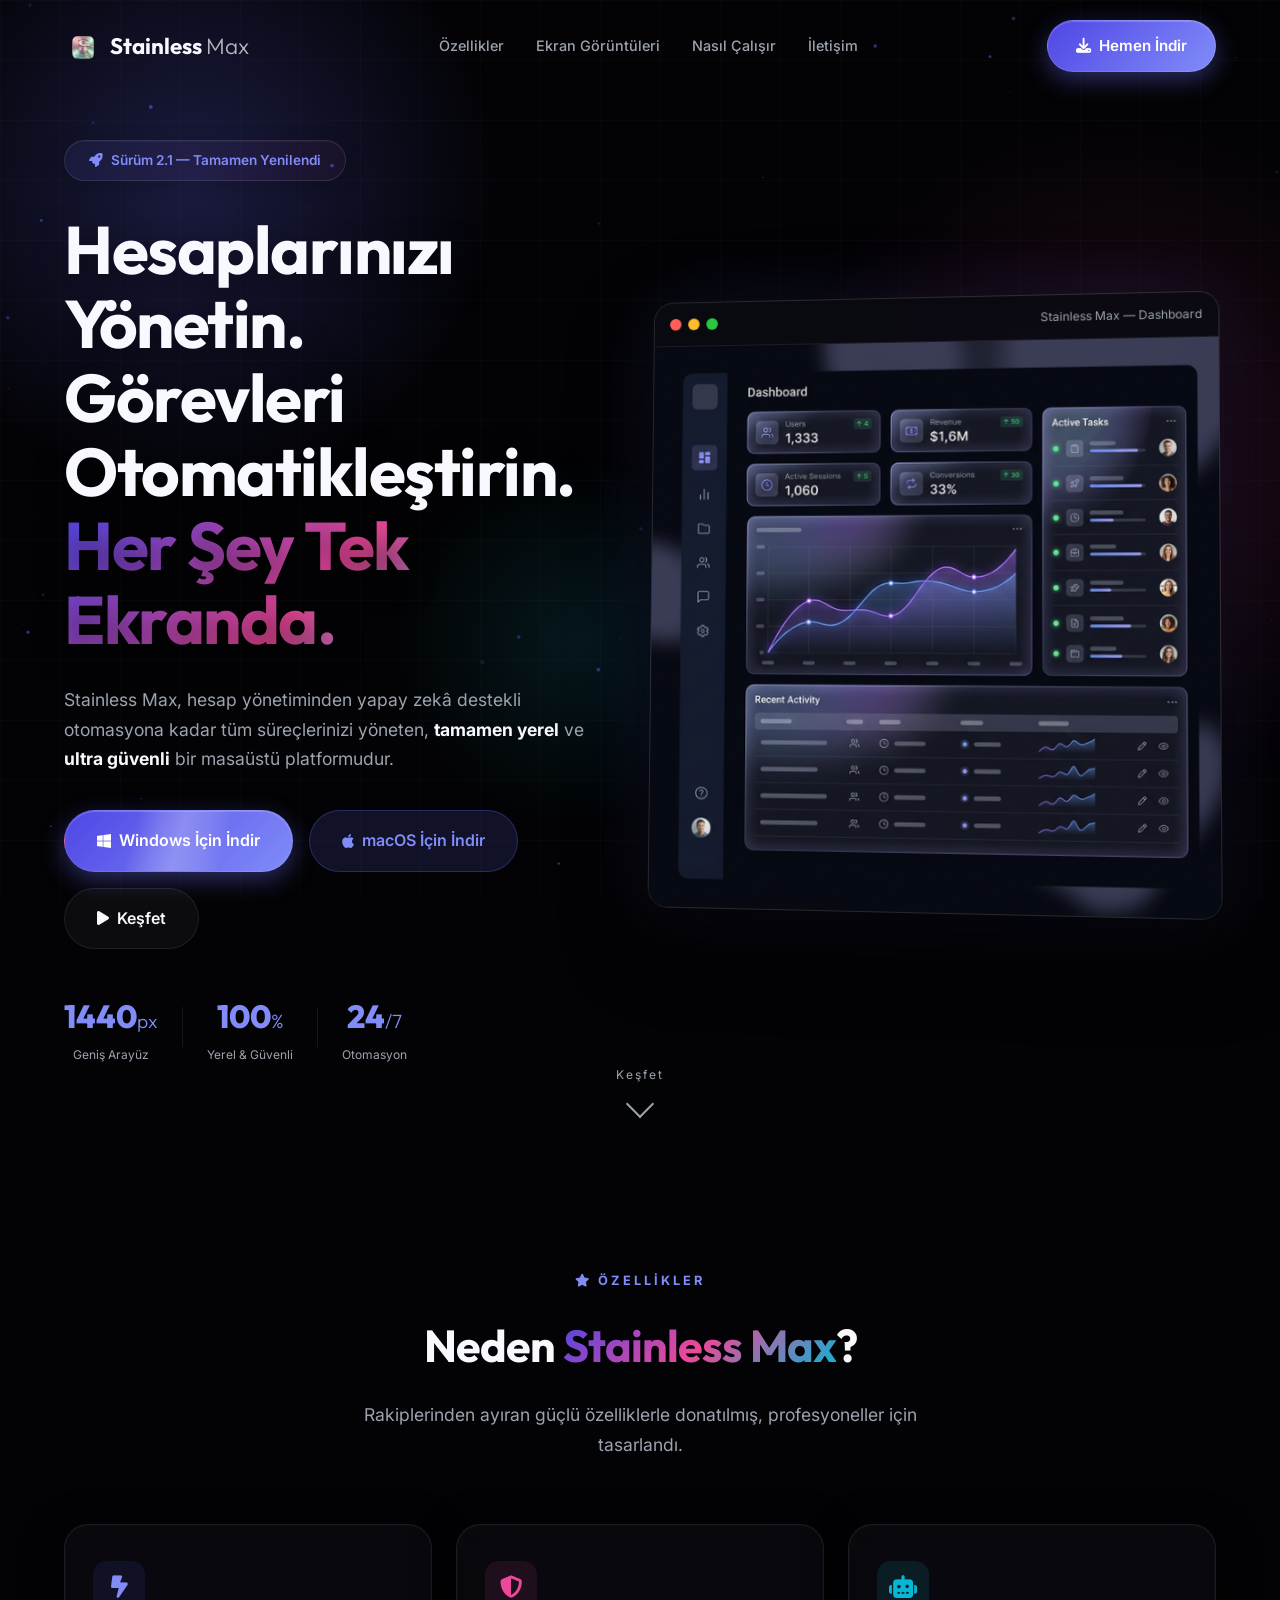
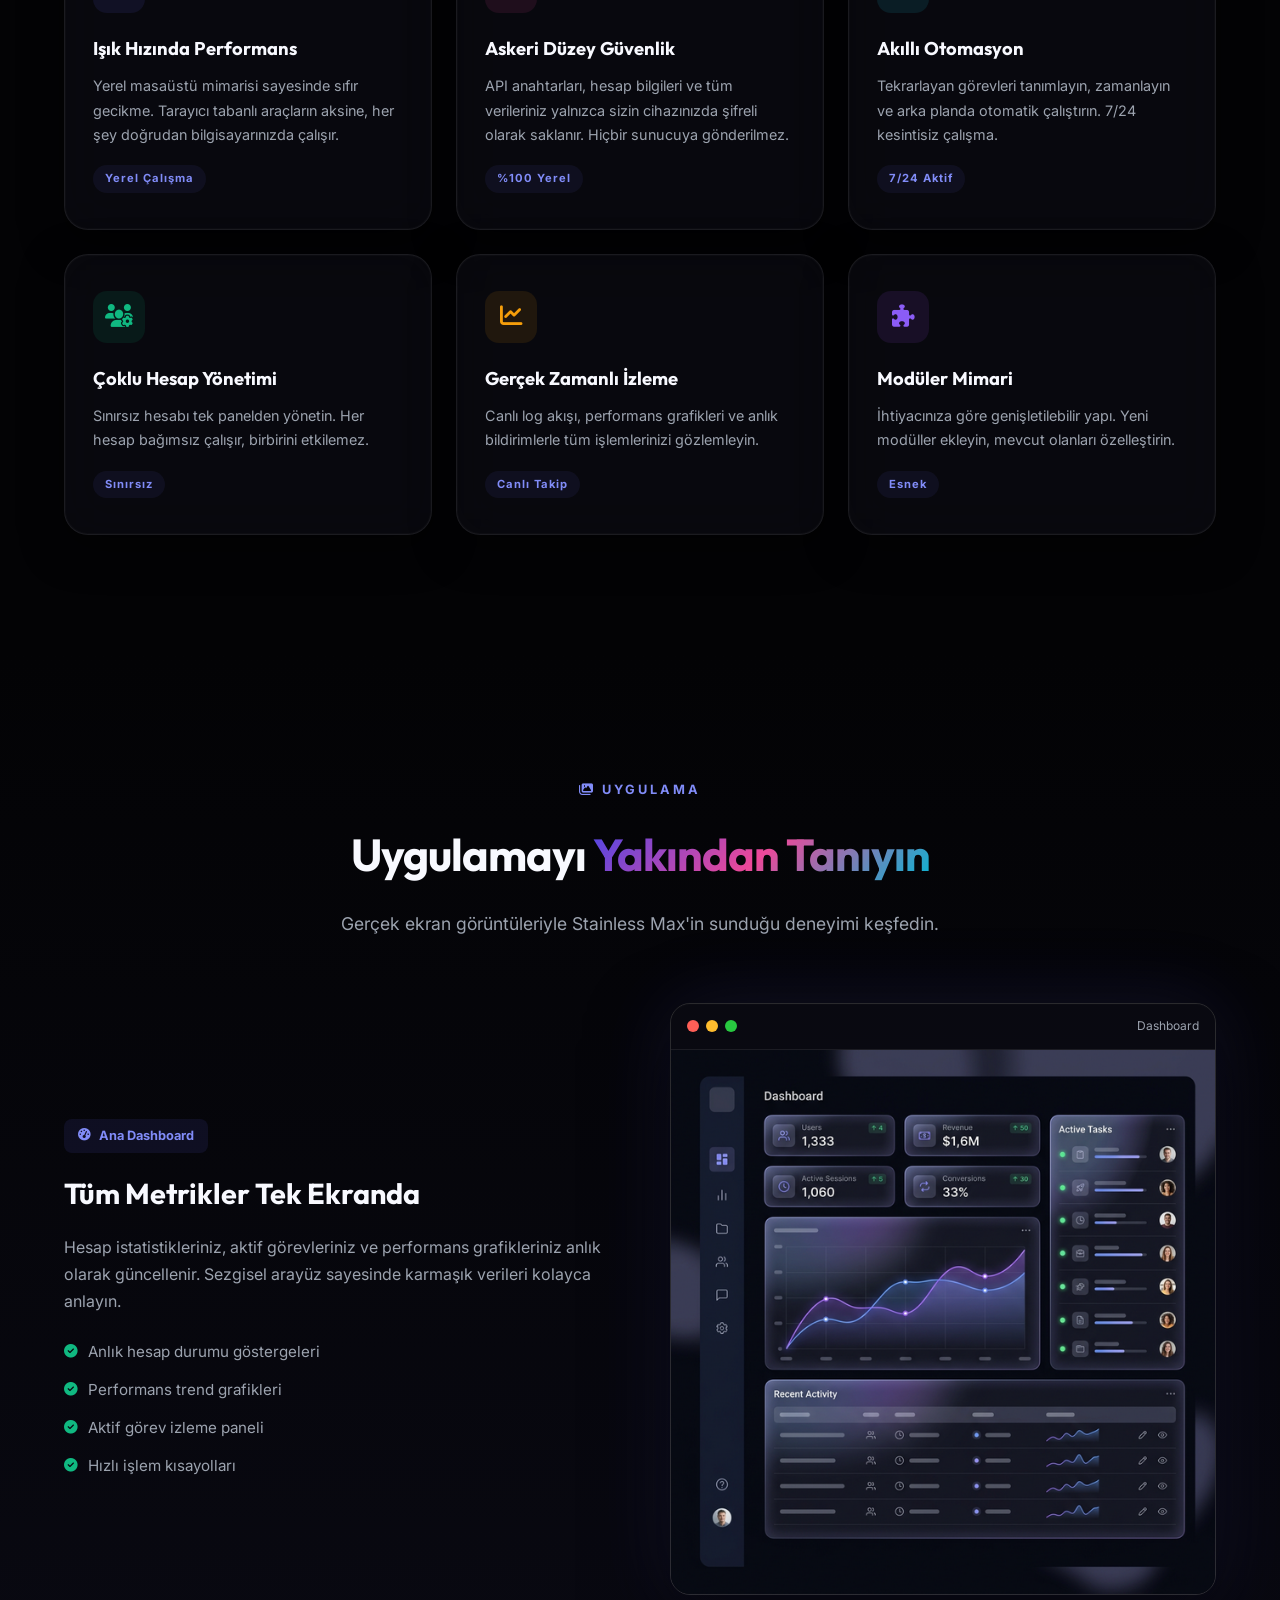
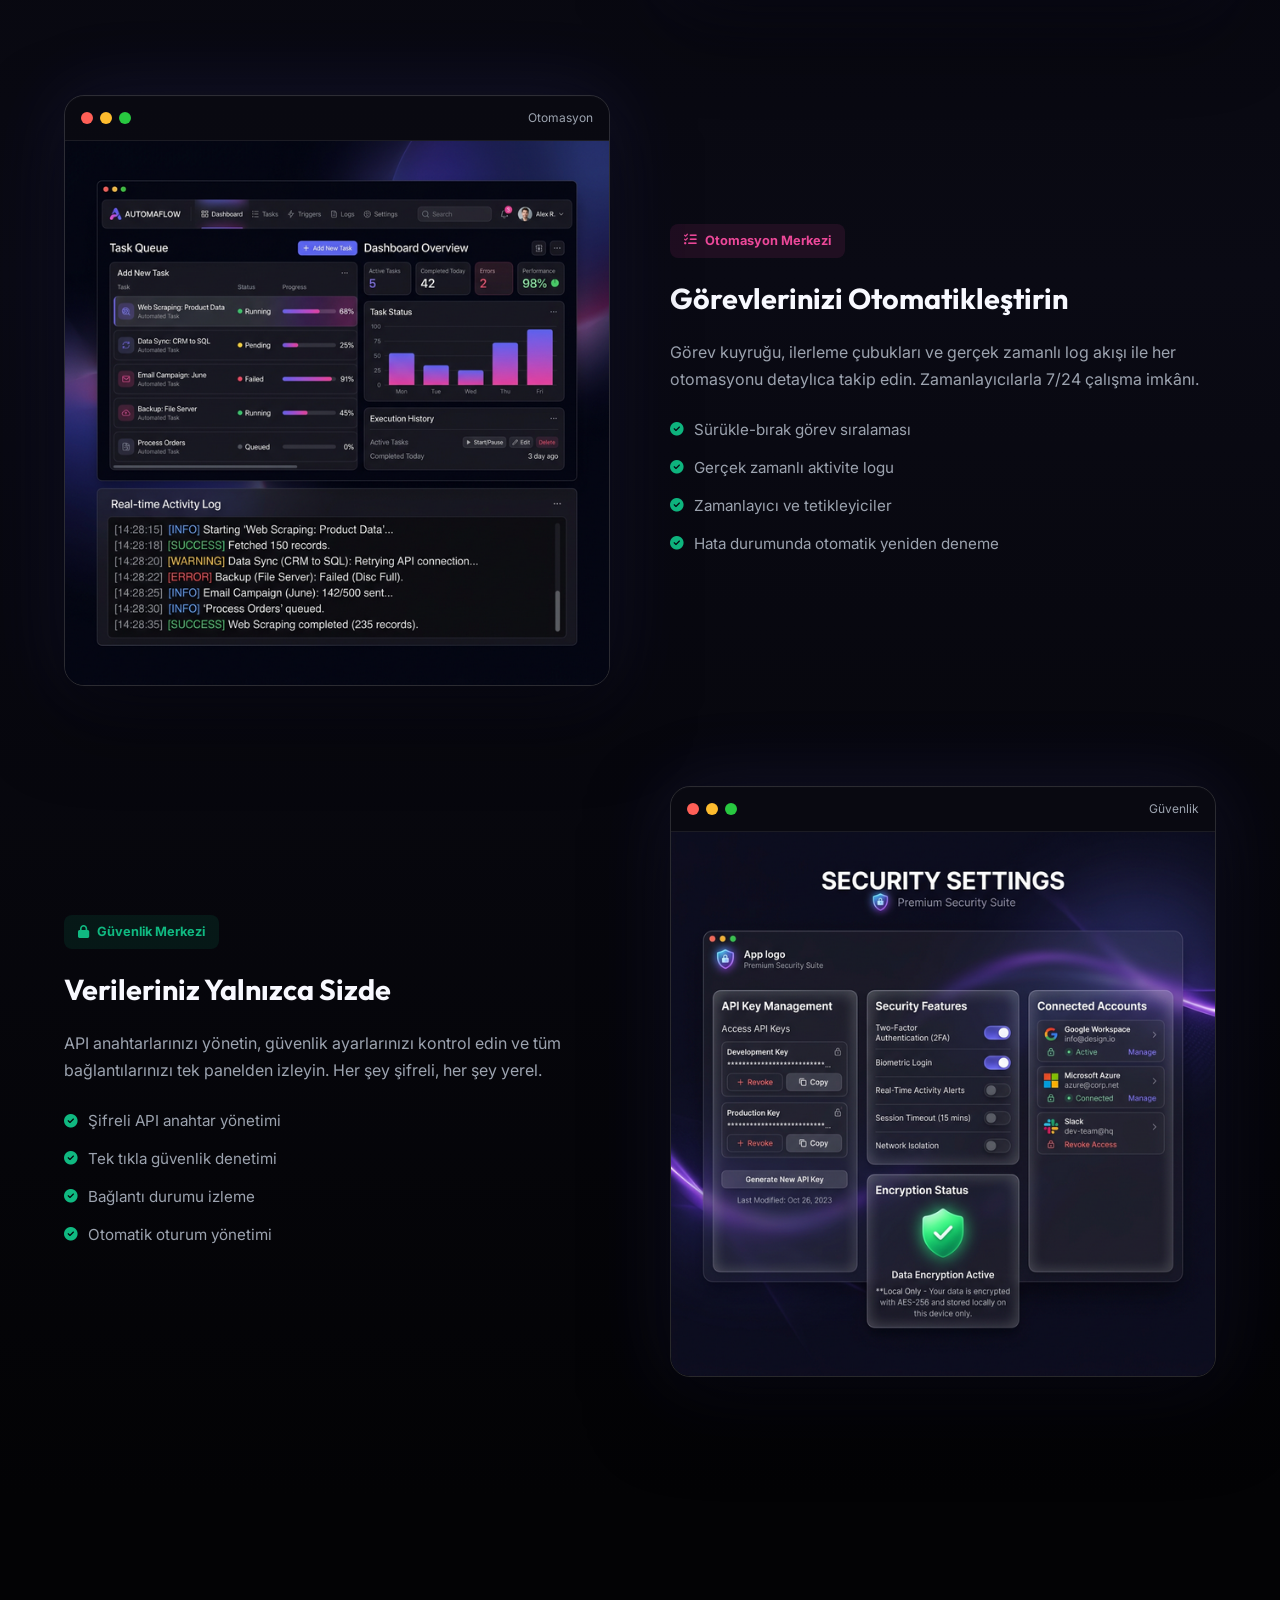
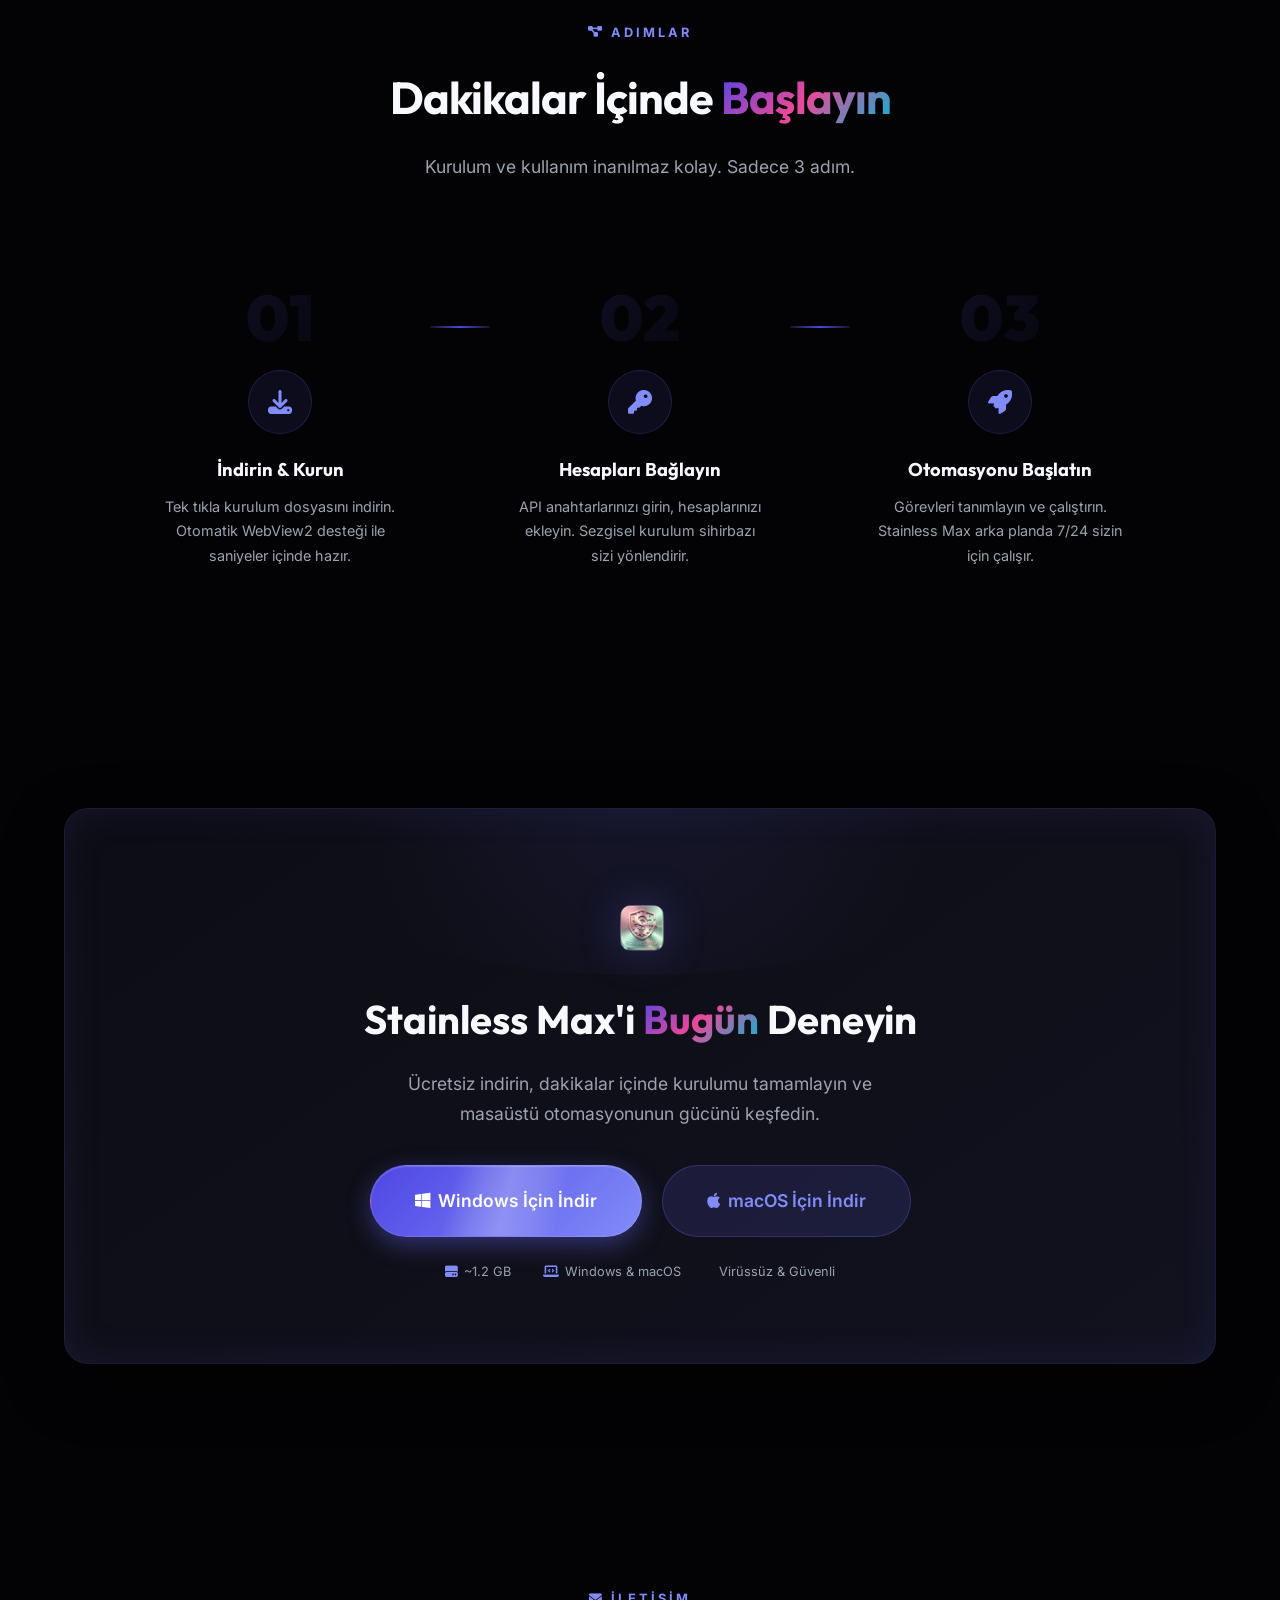
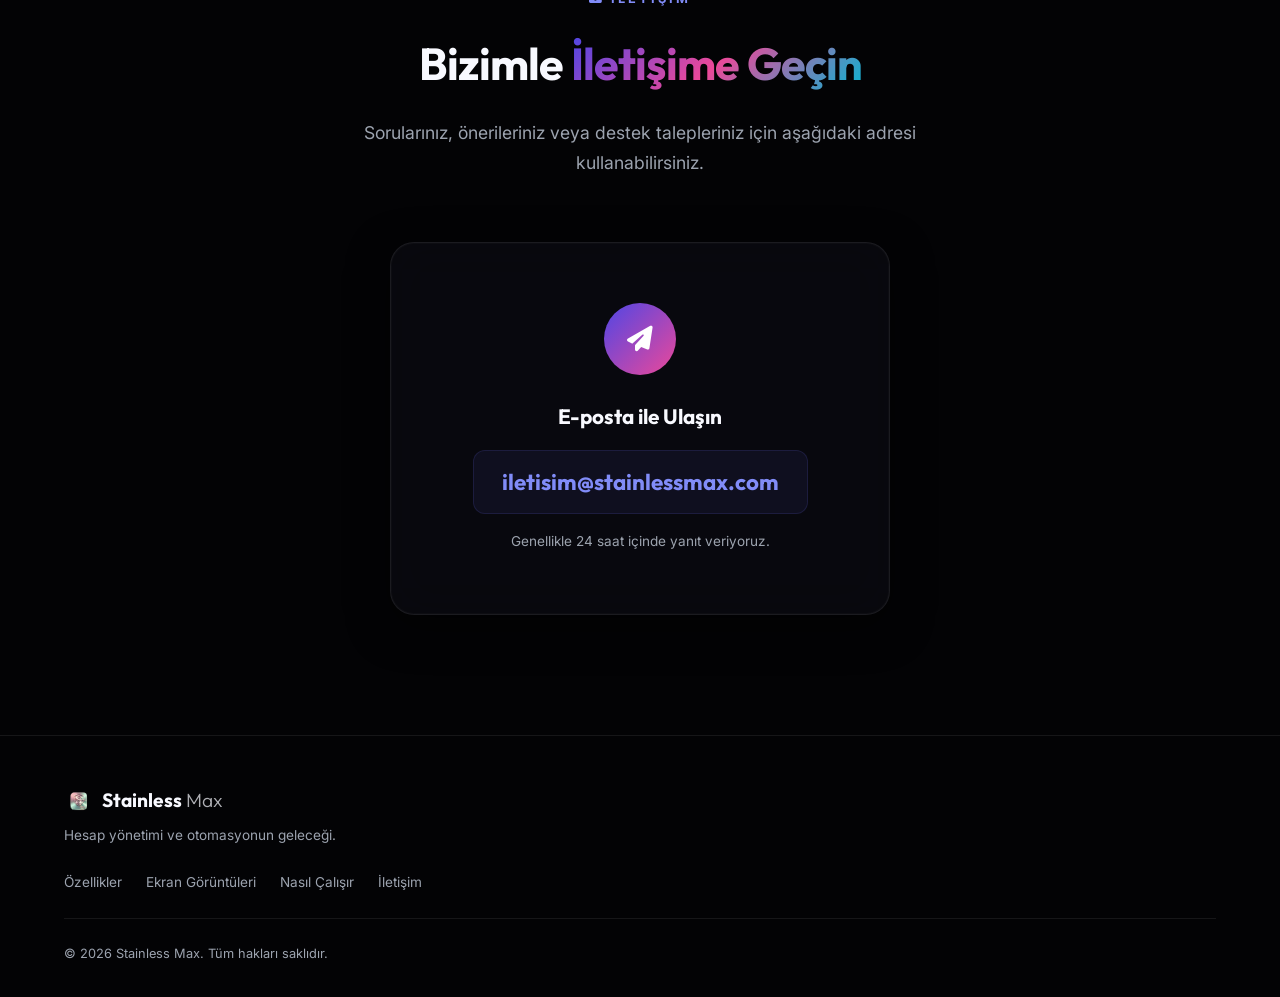
==== commit 5c1181c2: "Web sitesine macOS indirme butonları eklendi" ====
--- a/website/index.html
+++ b/website/index.html
@@ -75,8 +75,11 @@
                         <i class="fa-brands fa-windows"></i> Windows İçin İndir
                         <span class="btn-shine"></span>
                     </a>
+                    <a href="#download" class="btn btn-glow btn-lg">
+                        <i class="fa-brands fa-apple"></i> macOS İçin İndir
+                    </a>
                     <a href="#showcase" class="btn btn-ghost btn-lg">
-                        <i class="fa-solid fa-play"></i> Uygulamayı Keşfet
+                        <i class="fa-solid fa-play"></i> Keşfet
                     </a>
                 </div>
                 <div class="hero-stats">
@@ -308,14 +311,20 @@
                 <img src="assets/logo.png" alt="Logo" class="cta-logo">
                 <h2>Stainless Max'i <span class="gradient-text">Bugün</span> Deneyin</h2>
                 <p>Ücretsiz indirin, dakikalar içinde kurulumu tamamlayın ve masaüstü otomasyonunun gücünü keşfedin.</p>
-                <a href="https://github.com/enespaslanmaz/stainlessmax/releases/download/v2.1.0/StainlessMax_Setup_v2.1.0.exe"
-                    class="btn btn-primary btn-xl" download>
-                    <i class="fa-brands fa-windows"></i> Windows İçin Ücretsiz İndir
-                    <span class="btn-shine"></span>
-                </a>
+                <div class="download-buttons"
+                    style="display: flex; gap: 20px; justify-content: center; flex-wrap: wrap;">
+                    <a href="https://github.com/enespaslanmaz/stainlessmax/releases/download/v2.1.0/StainlessMax_Setup_v2.1.0.exe"
+                        class="btn btn-primary btn-xl" download>
+                        <i class="fa-brands fa-windows"></i> Windows İçin İndir
+                        <span class="btn-shine"></span>
+                    </a>
+                    <a href="https://github.com/enespaslanmaz1-sudo/stainlessmax/releases" class="btn btn-glow btn-xl">
+                        <i class="fa-brands fa-apple"></i> macOS İçin İndir
+                    </a>
+                </div>
                 <div class="cta-meta">
-                    <span><i class="fa-solid fa-hard-drive"></i> ~1.1 GB</span>
-                    <span><i class="fa-brands fa-windows"></i> Windows 10 / 11</span>
+                    <span><i class="fa-solid fa-hard-drive"></i> ~1.2 GB</span>
+                    <span><i class="fa-solid fa-laptop-code"></i> Windows & macOS</span>
                     <span><i class="fa-solid fa-shield-check"></i> Virüssüz & Güvenli</span>
                 </div>
             </div>
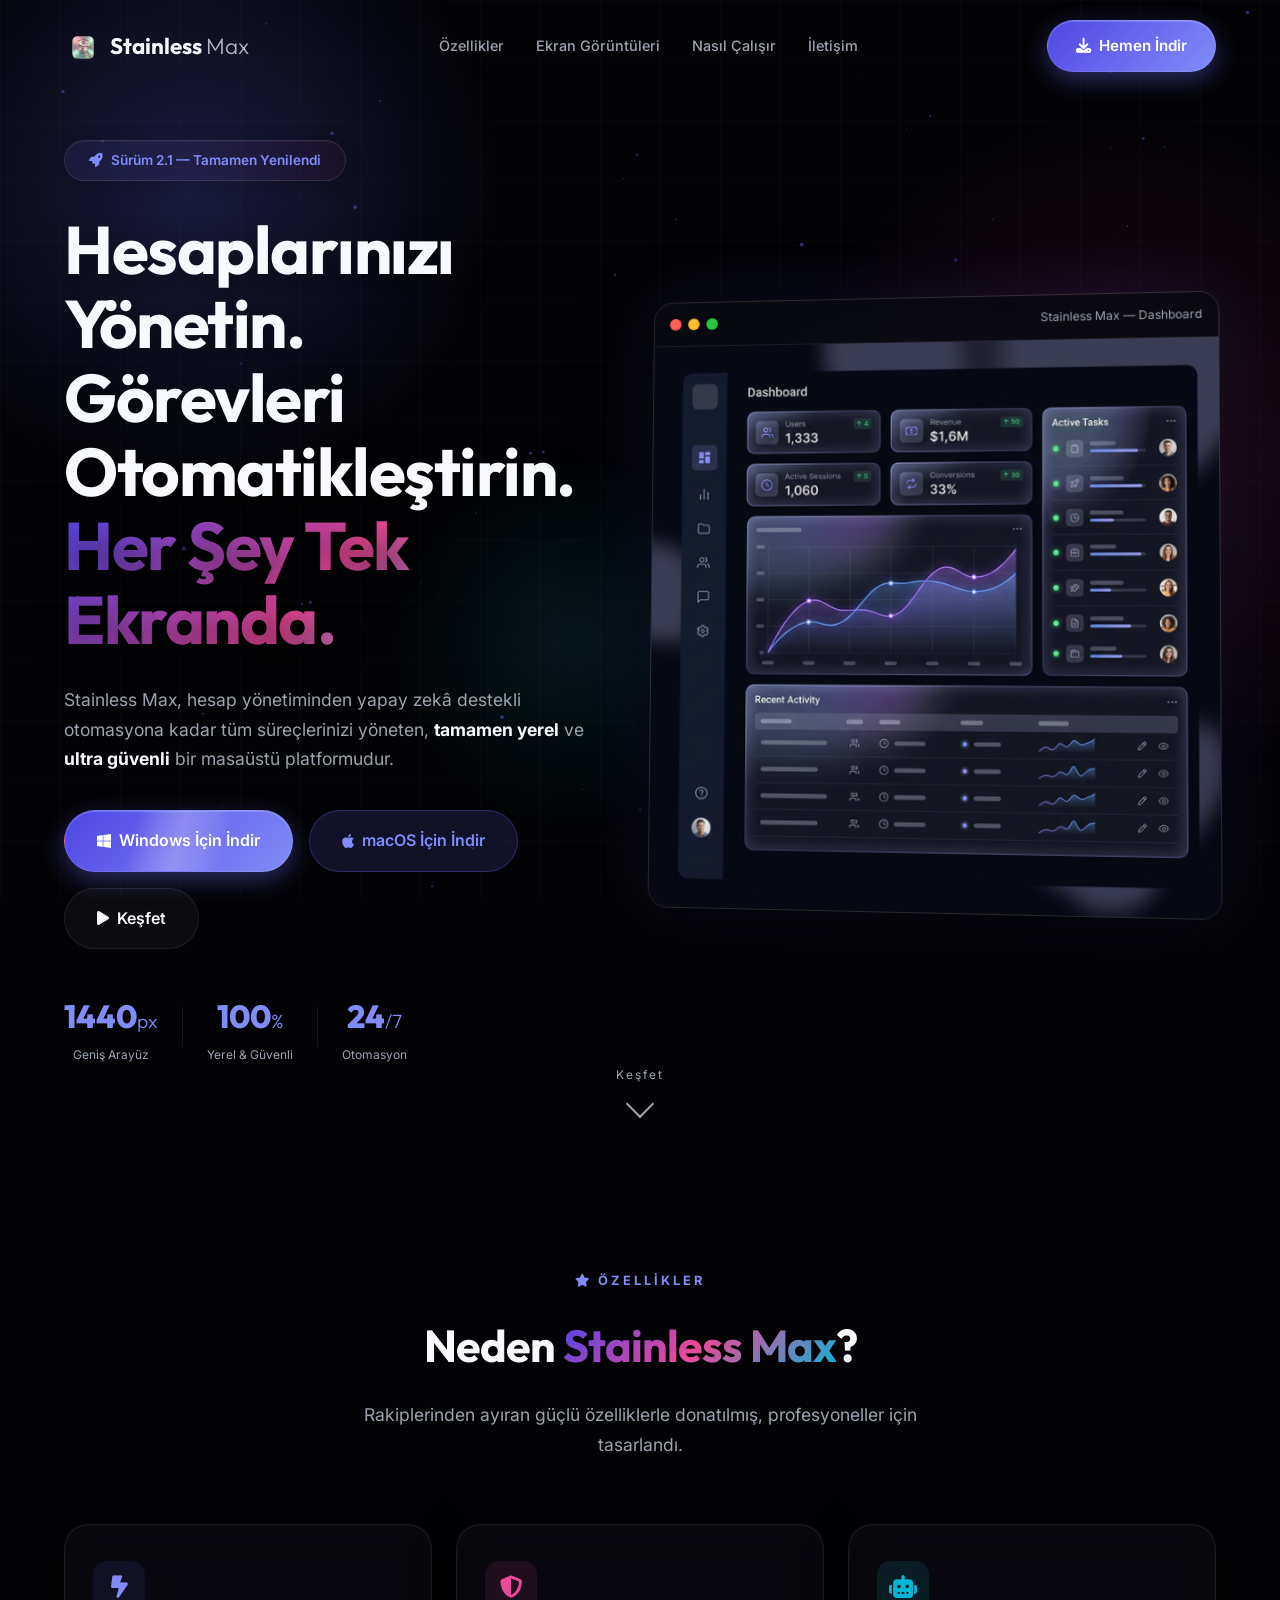
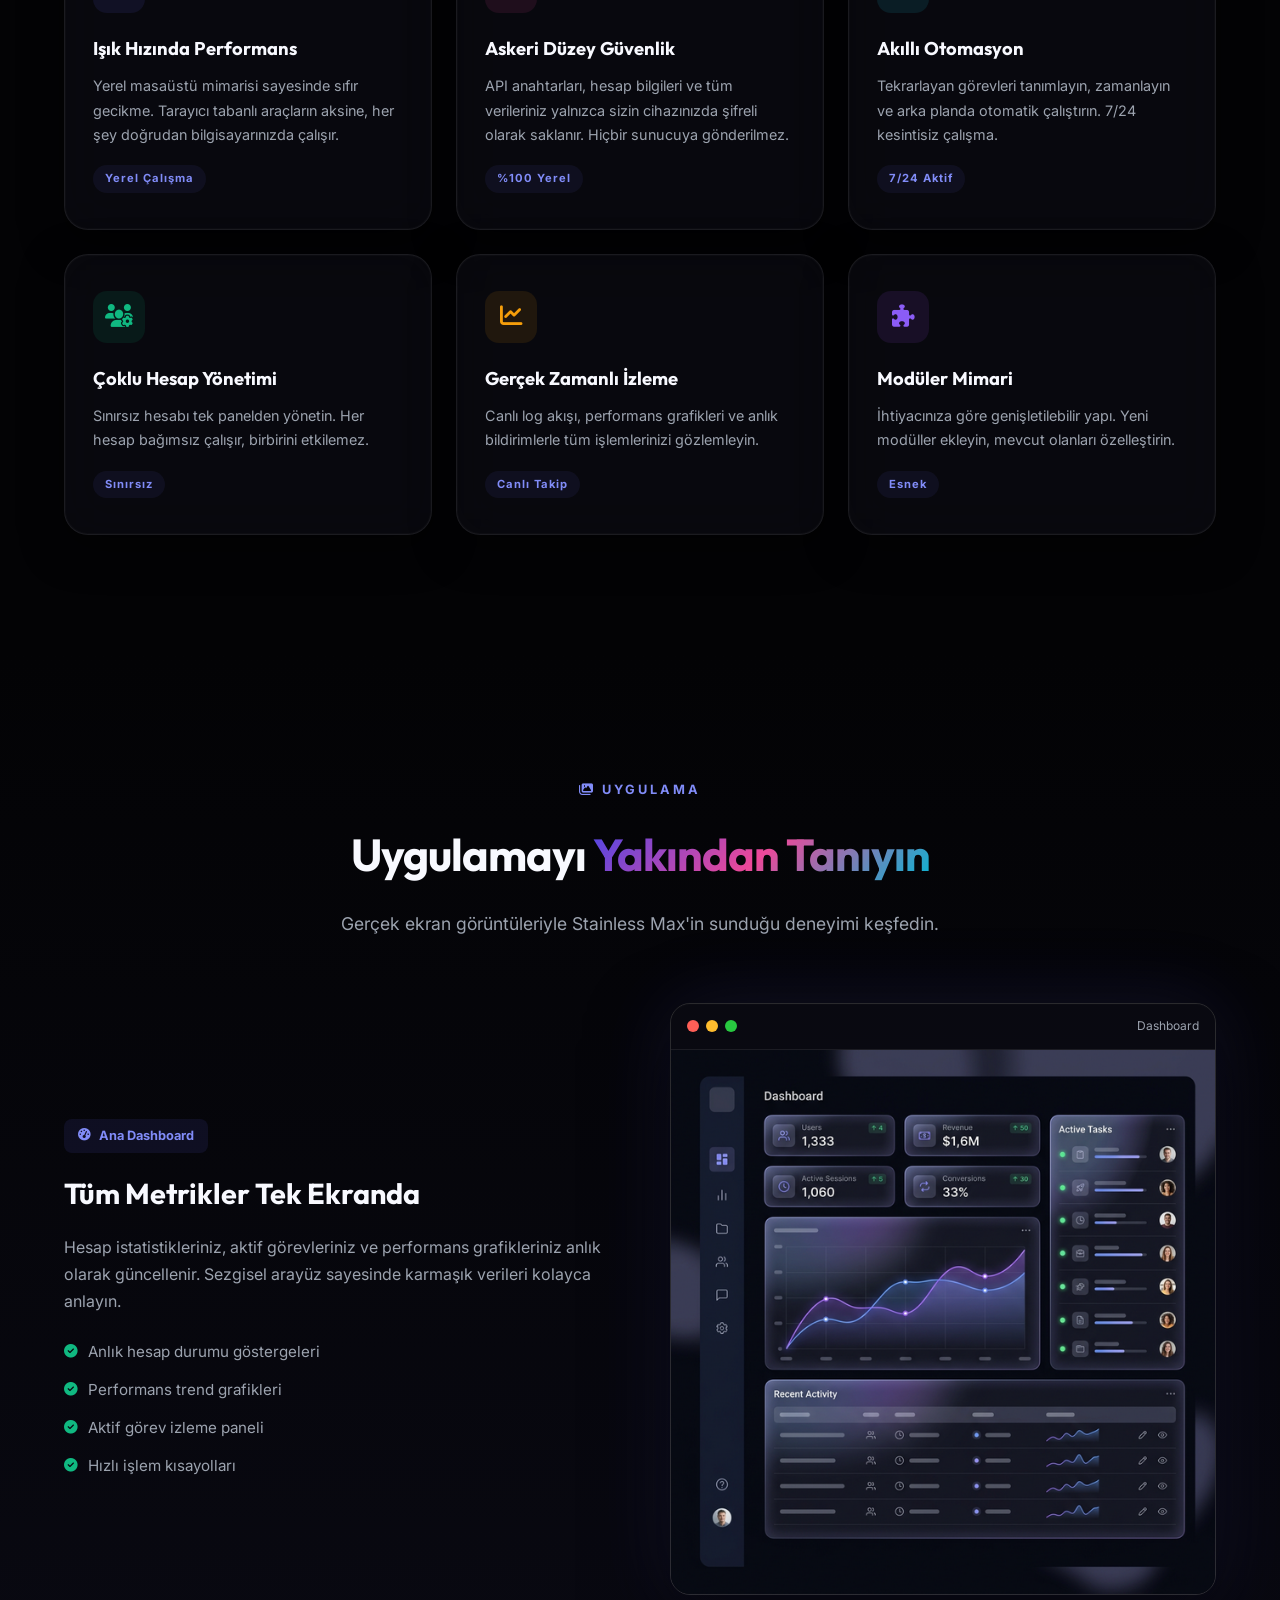
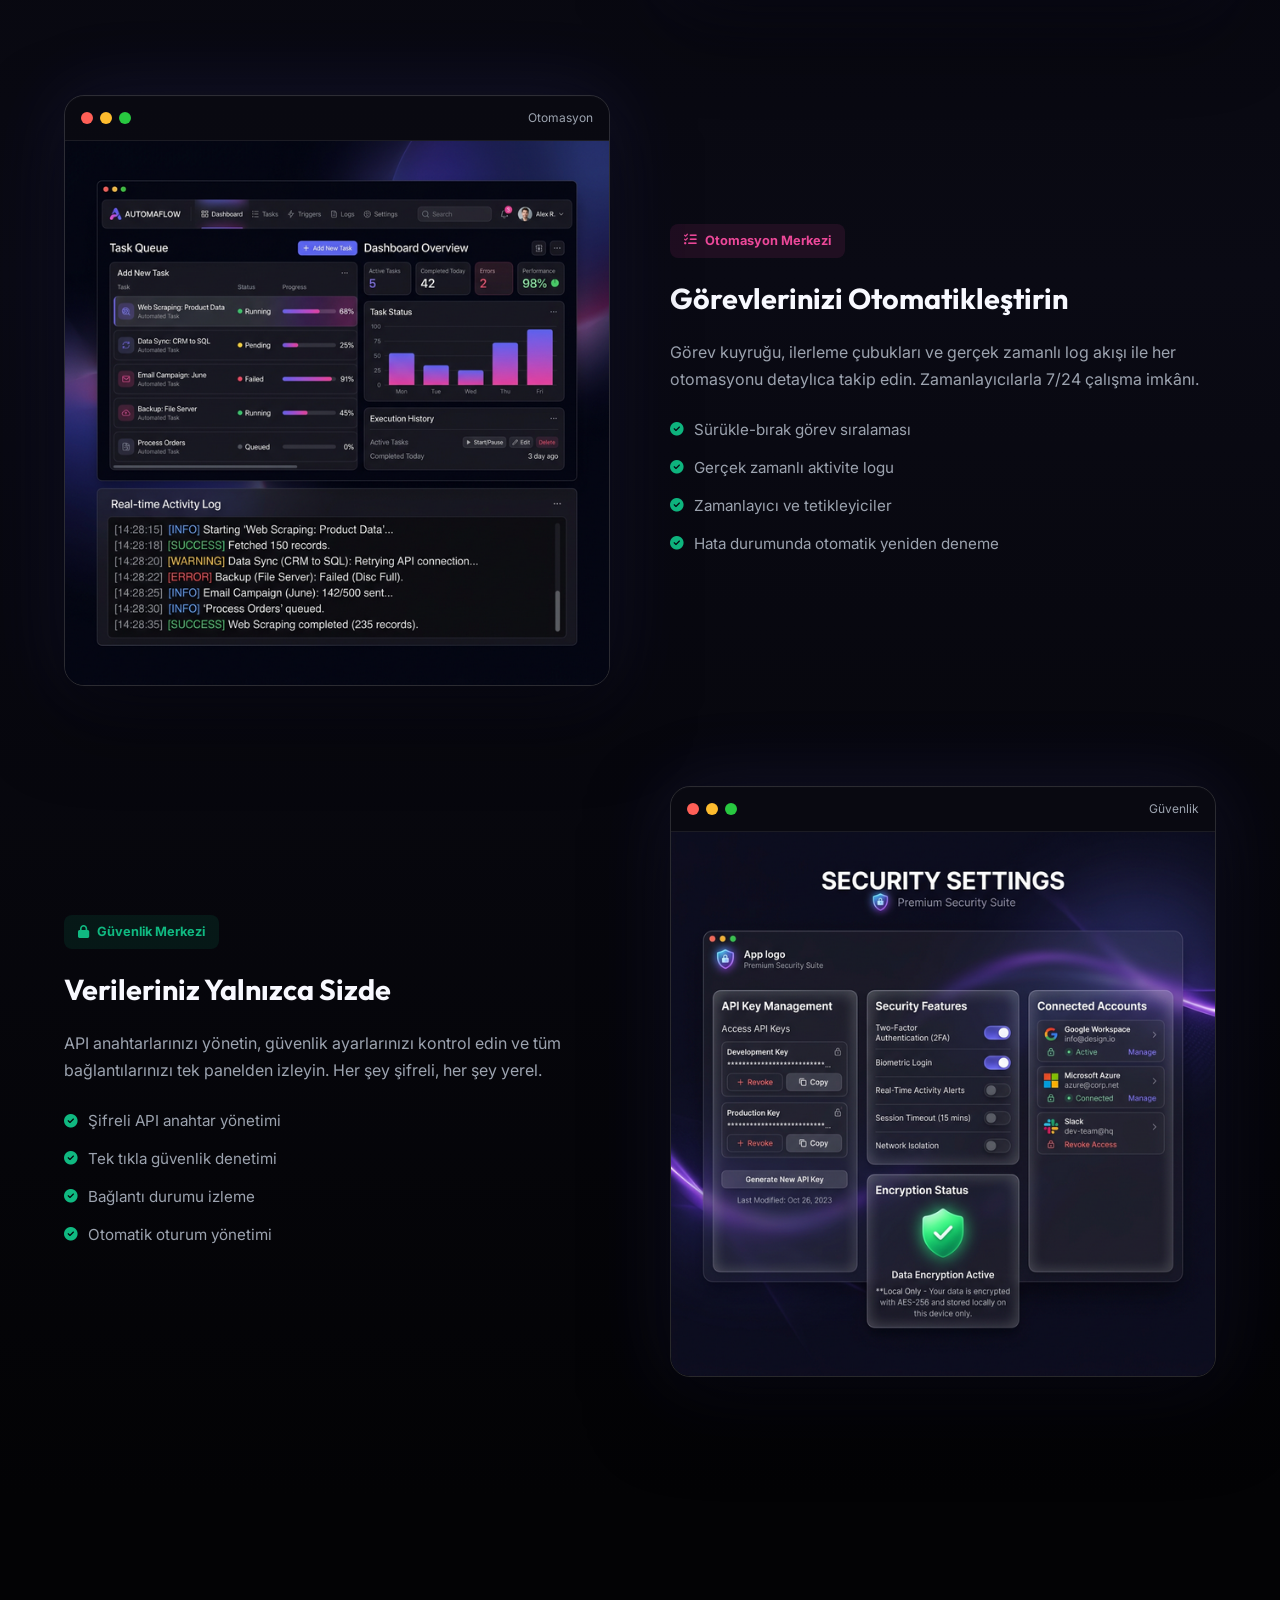
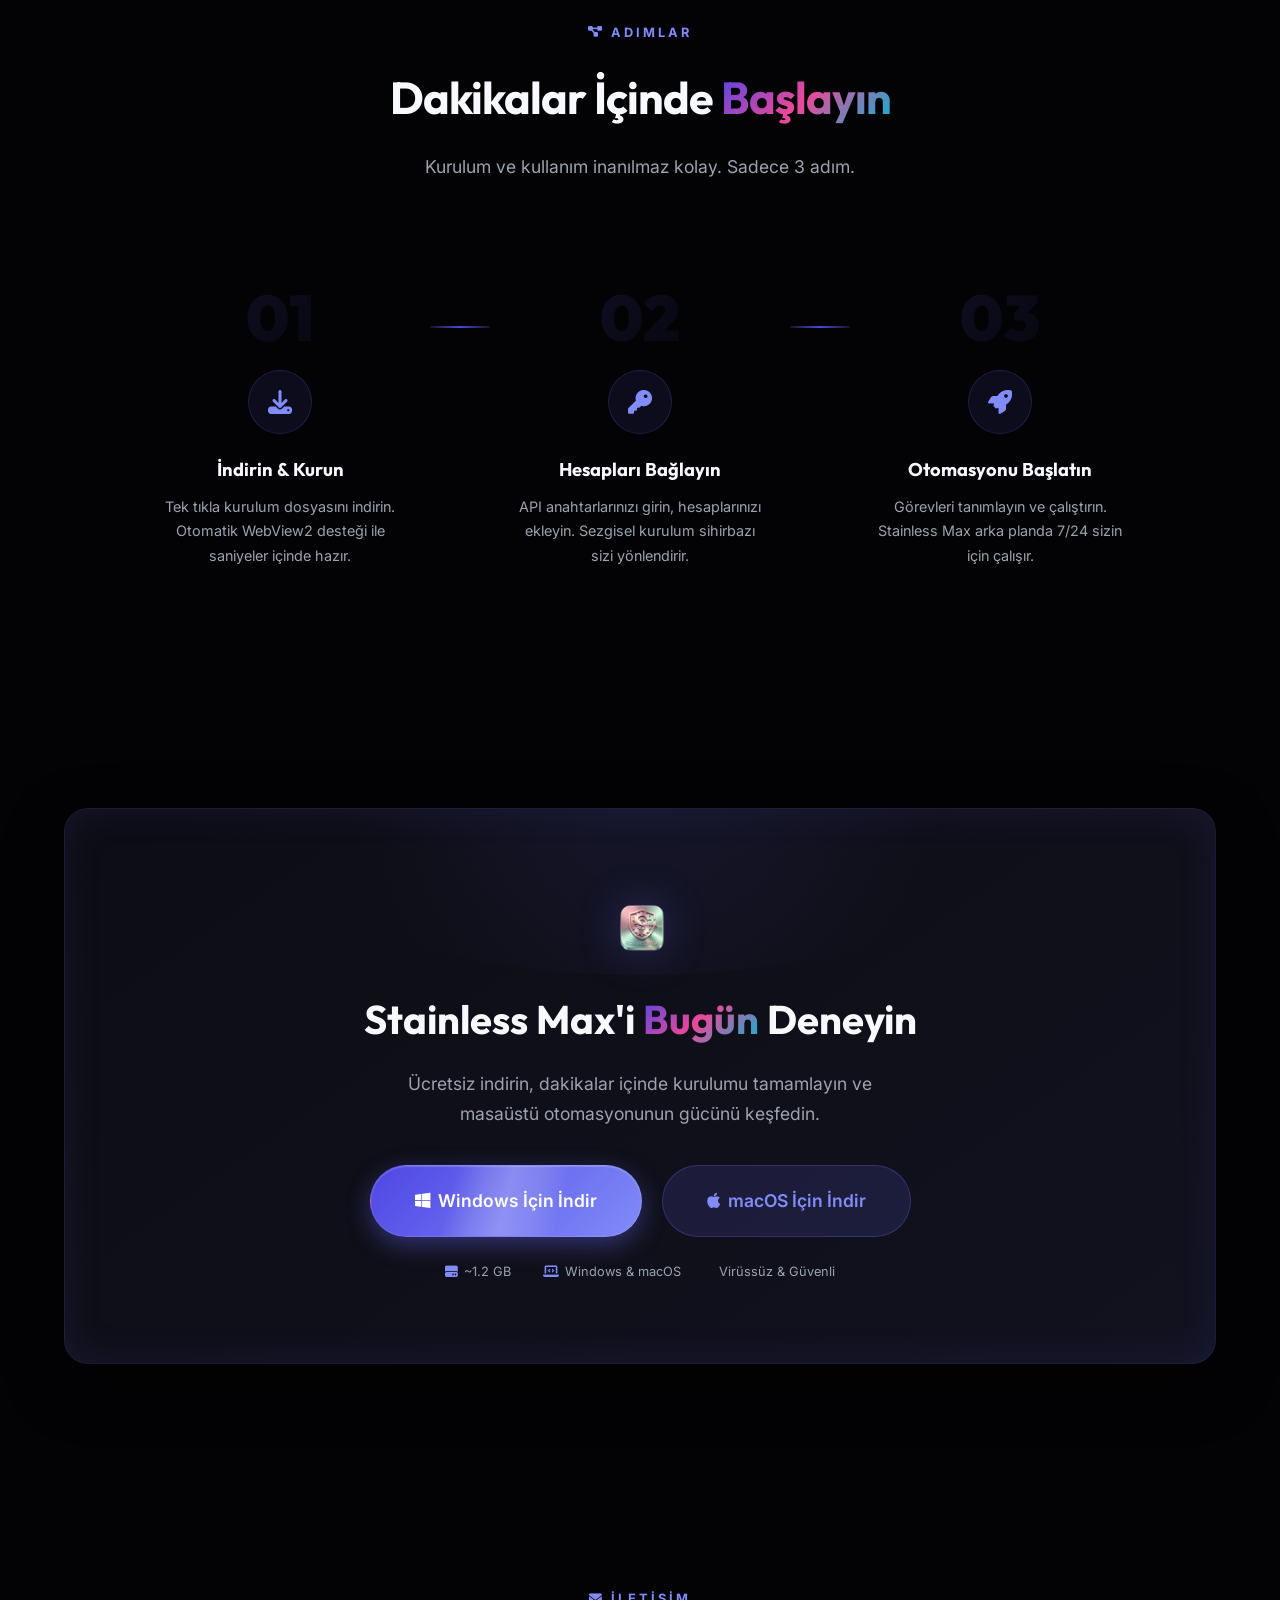
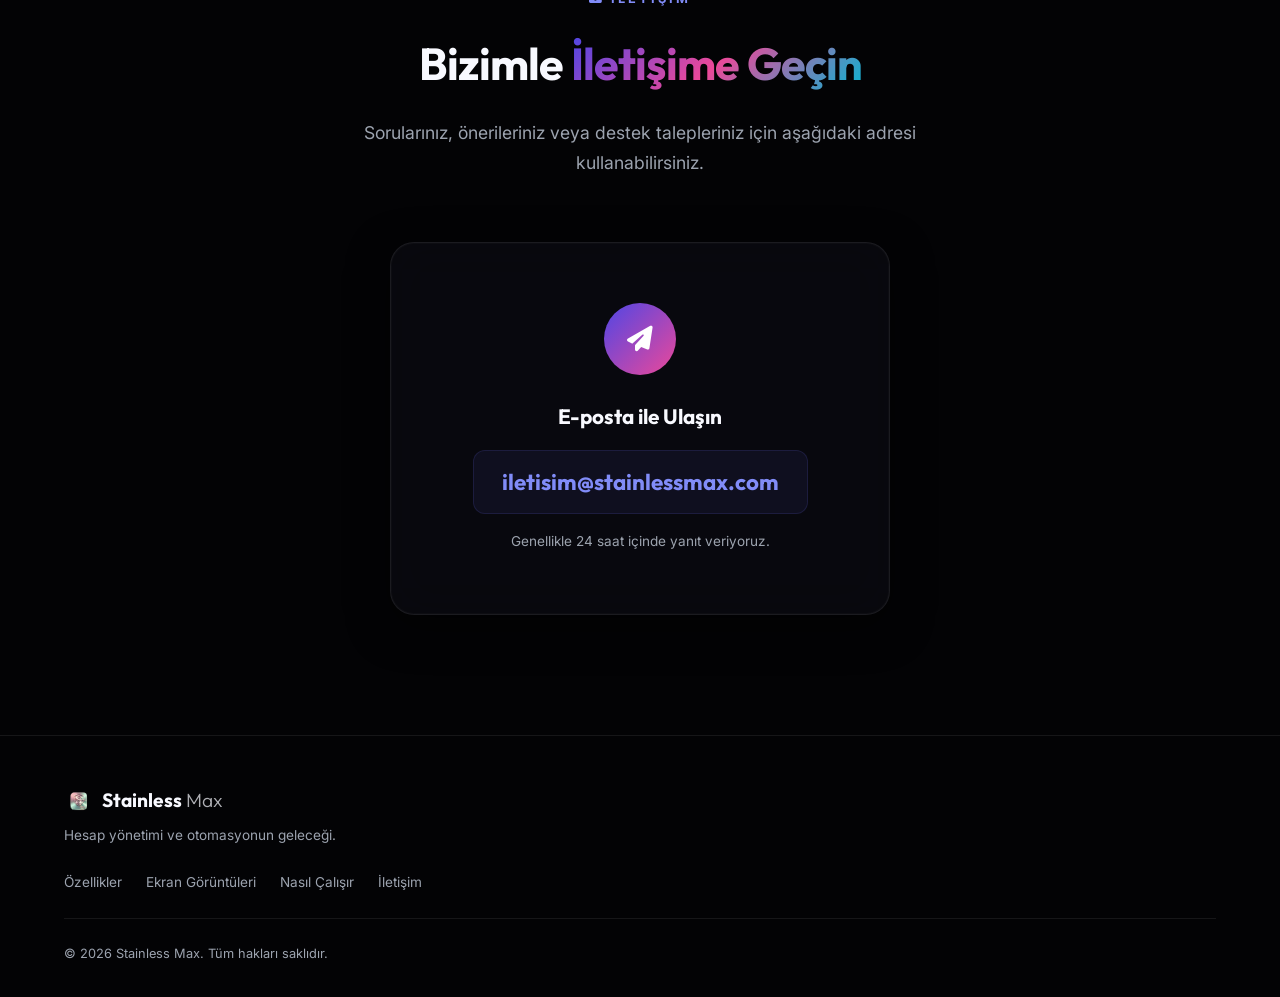
==== commit 176c08b3: "macOS indirme linki gerçek Release dosyasına yönlendirildi" ====
--- a/website/index.html
+++ b/website/index.html
@@ -75,7 +75,8 @@
                         <i class="fa-brands fa-windows"></i> Windows İçin İndir
                         <span class="btn-shine"></span>
                     </a>
-                    <a href="#download" class="btn btn-glow btn-lg">
+                    <a href="https://github.com/enespaslanmaz1-sudo/stainlessmax/releases/download/v2.2.0/StainlessMax_macOS.dmg"
+                        class="btn btn-glow btn-lg">
                         <i class="fa-brands fa-apple"></i> macOS İçin İndir
                     </a>
                     <a href="#showcase" class="btn btn-ghost btn-lg">
@@ -318,7 +319,8 @@
                         <i class="fa-brands fa-windows"></i> Windows İçin İndir
                         <span class="btn-shine"></span>
                     </a>
-                    <a href="https://github.com/enespaslanmaz1-sudo/stainlessmax/releases" class="btn btn-glow btn-xl">
+                    <a href="https://github.com/enespaslanmaz1-sudo/stainlessmax/releases/download/v2.2.0/StainlessMax_macOS.dmg"
+                        class="btn btn-glow btn-xl">
                         <i class="fa-brands fa-apple"></i> macOS İçin İndir
                     </a>
                 </div>
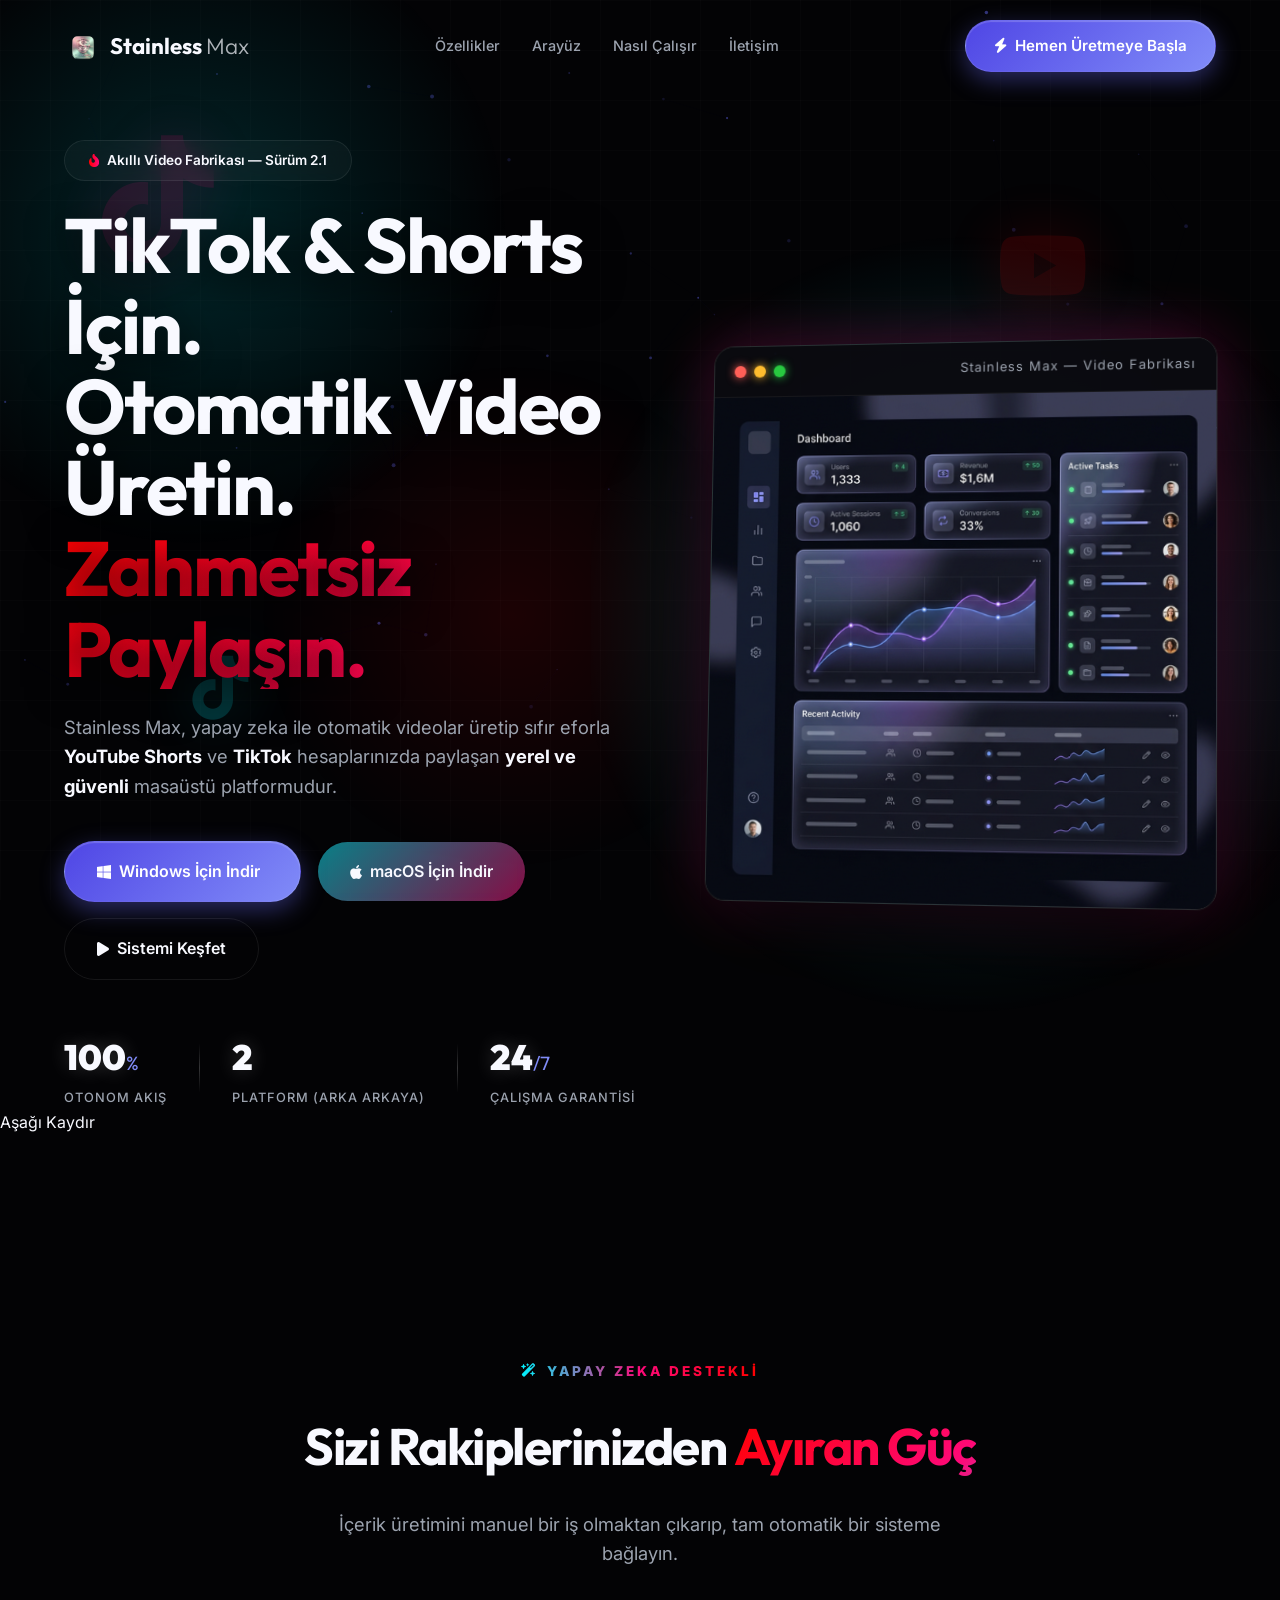
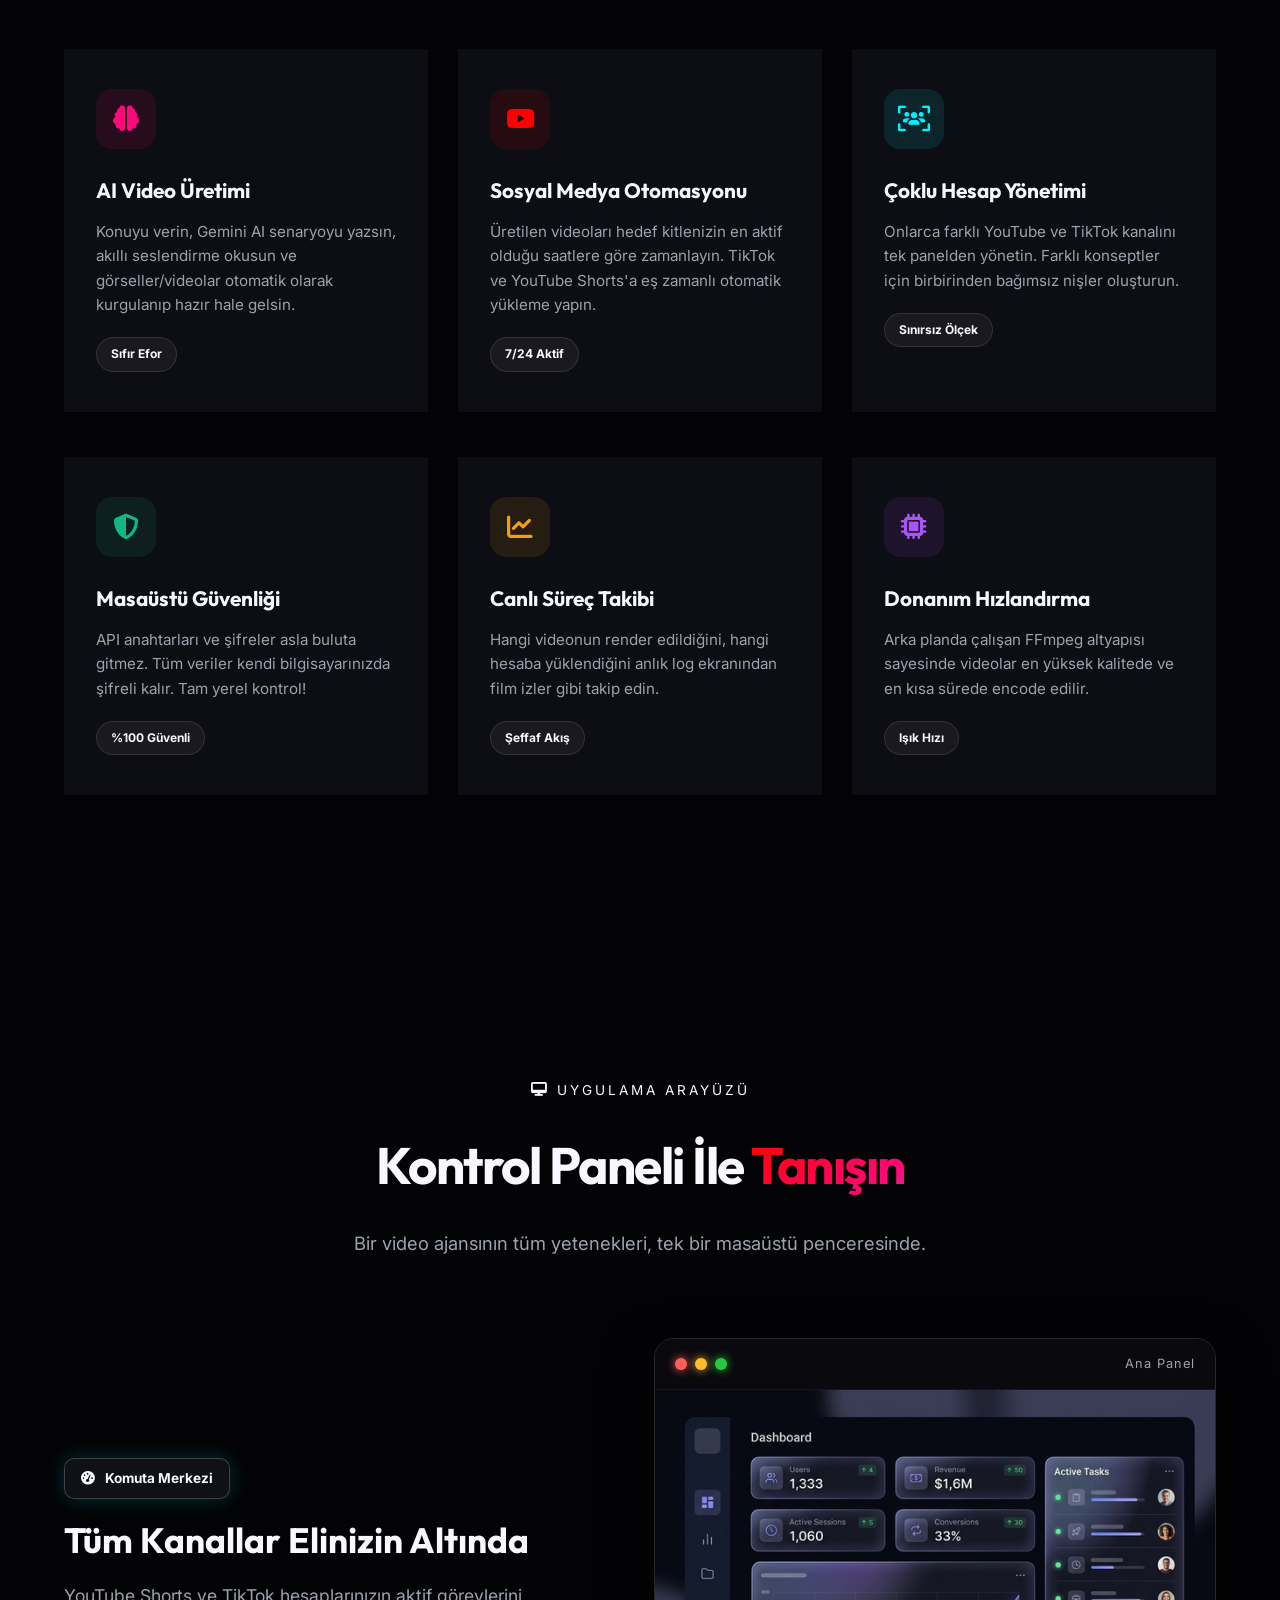
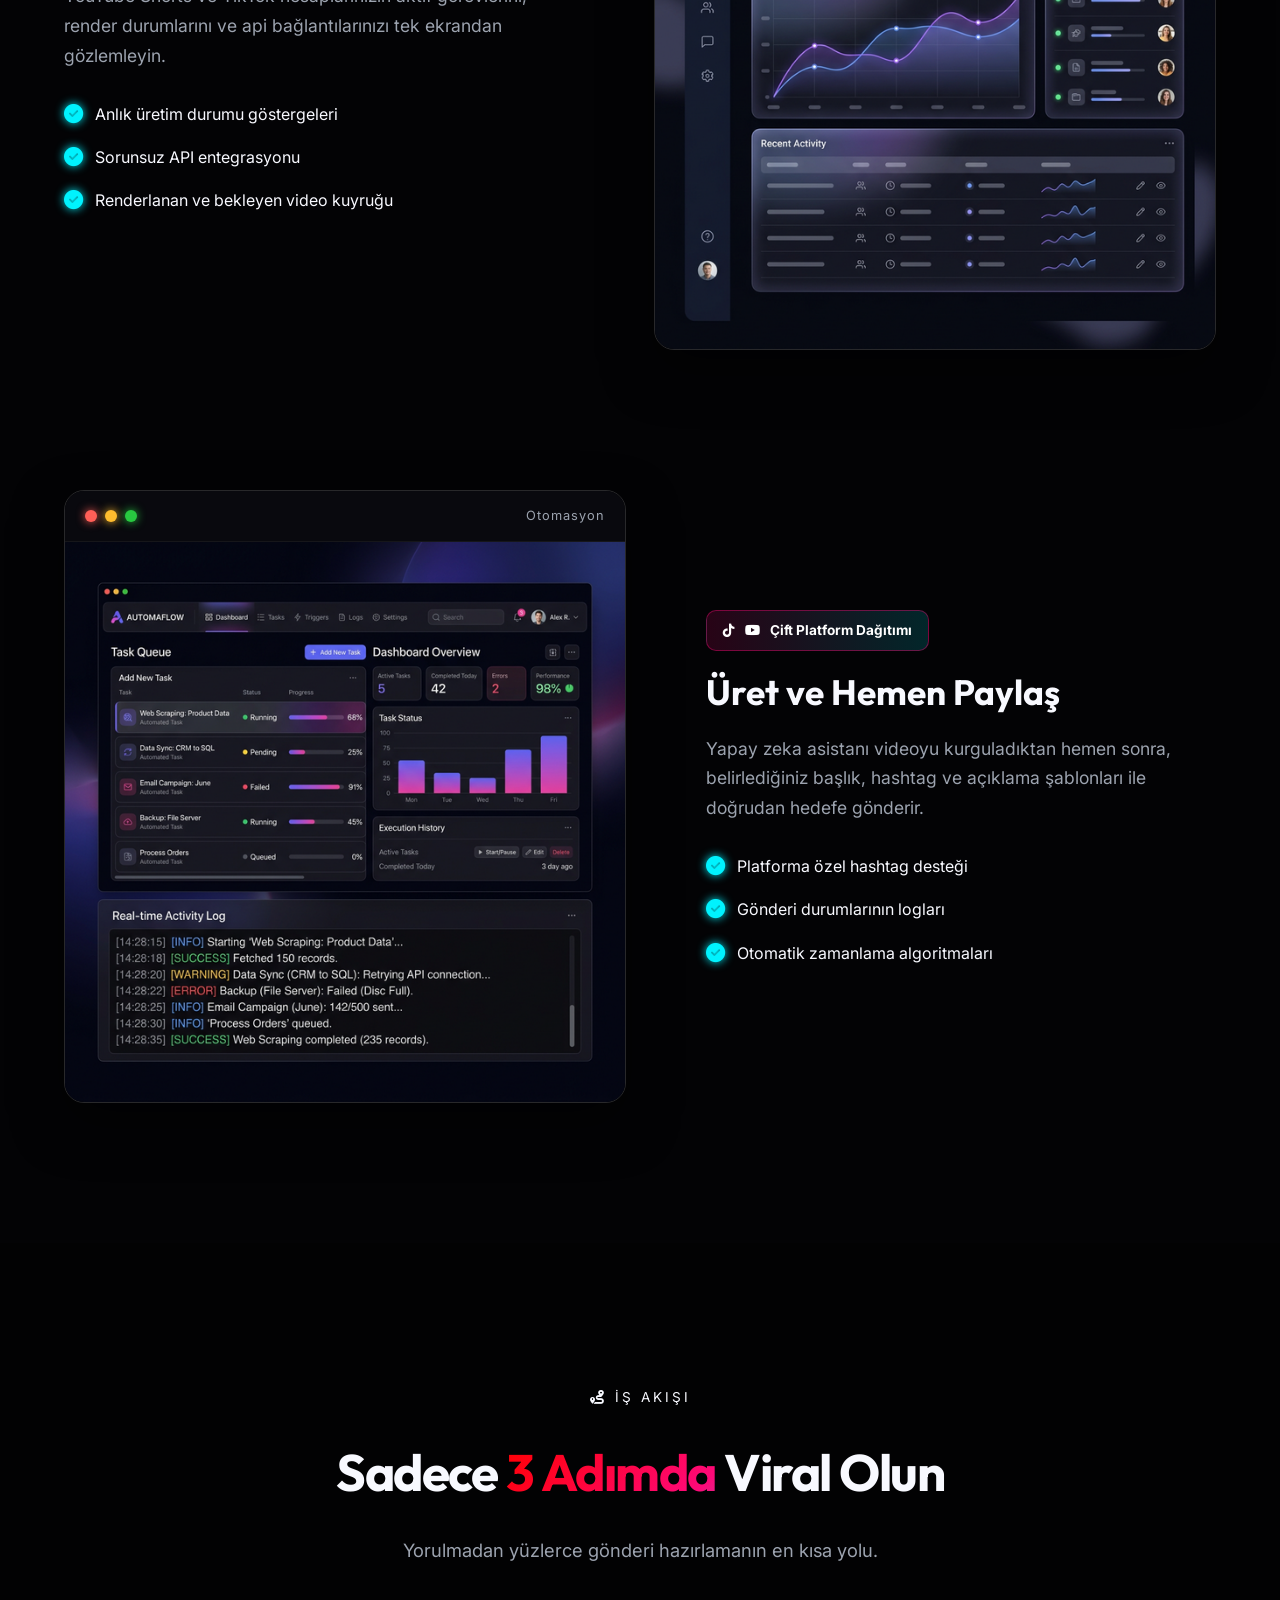
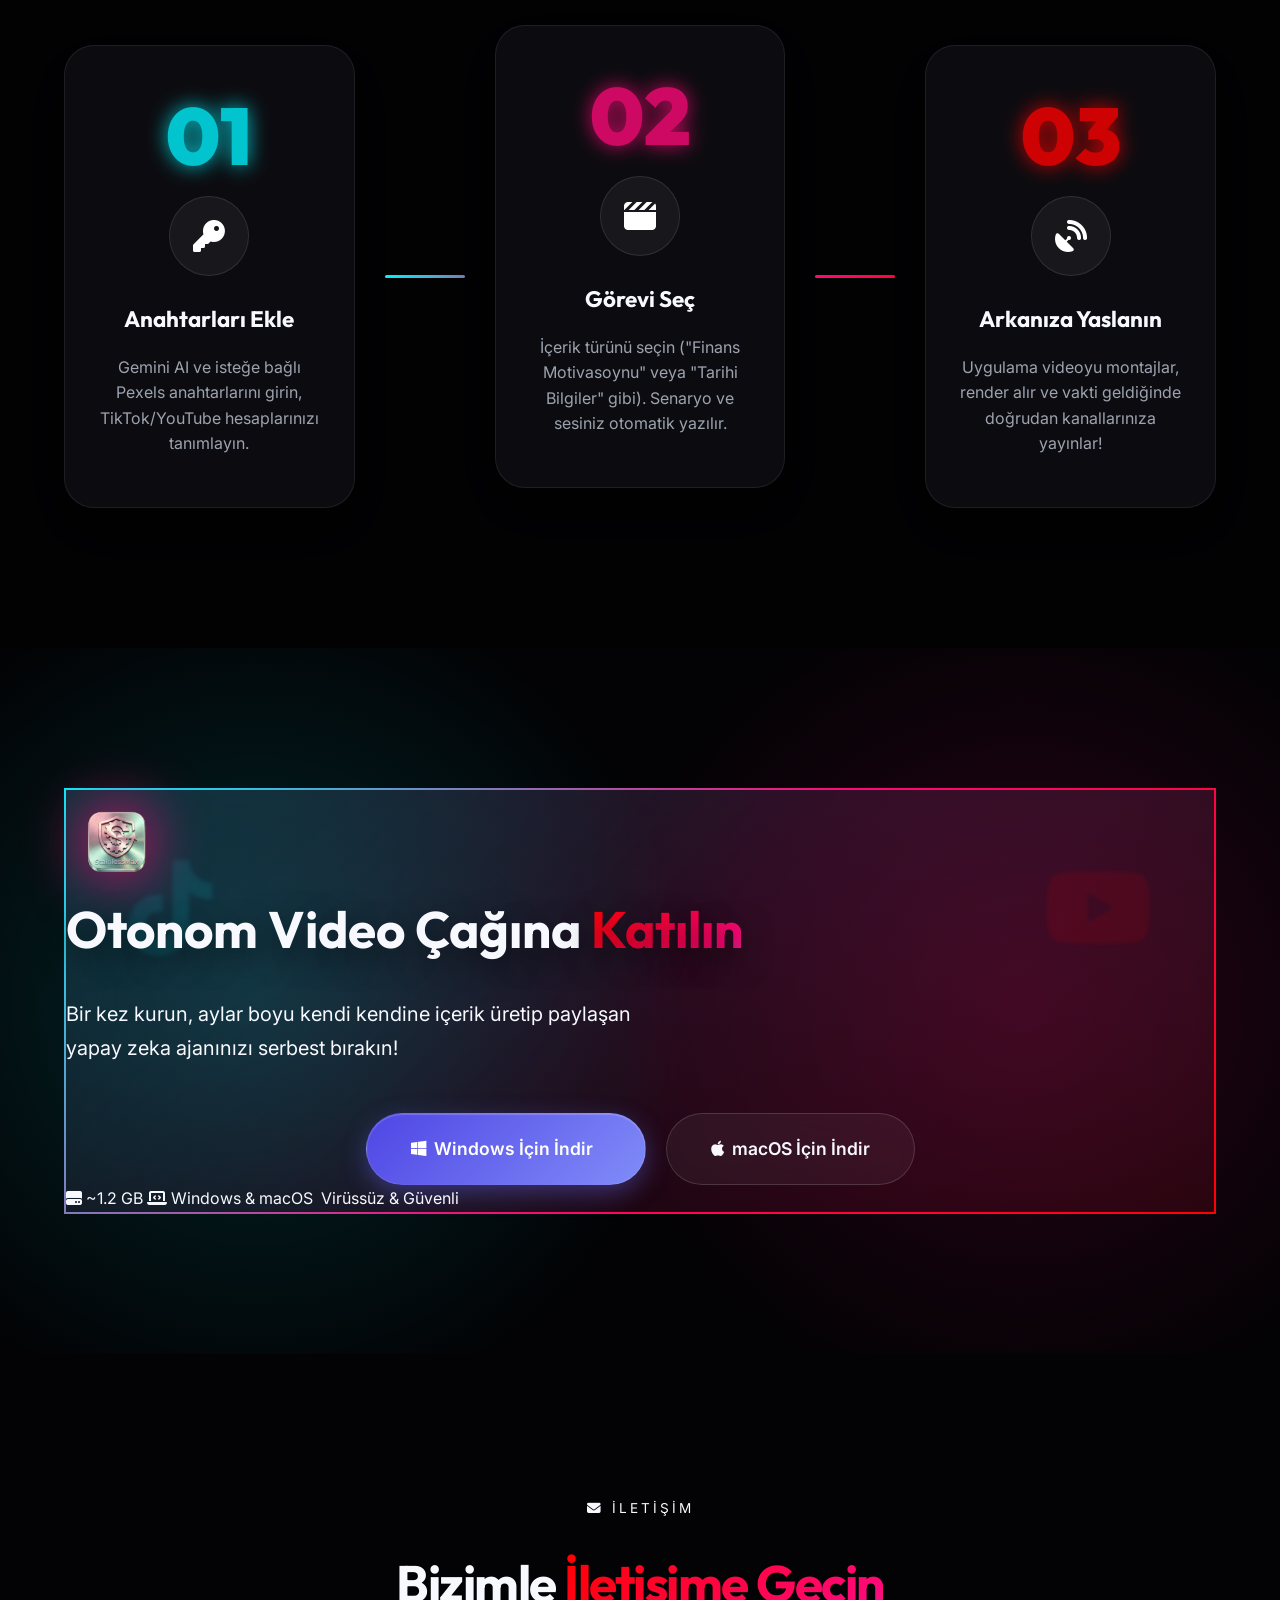
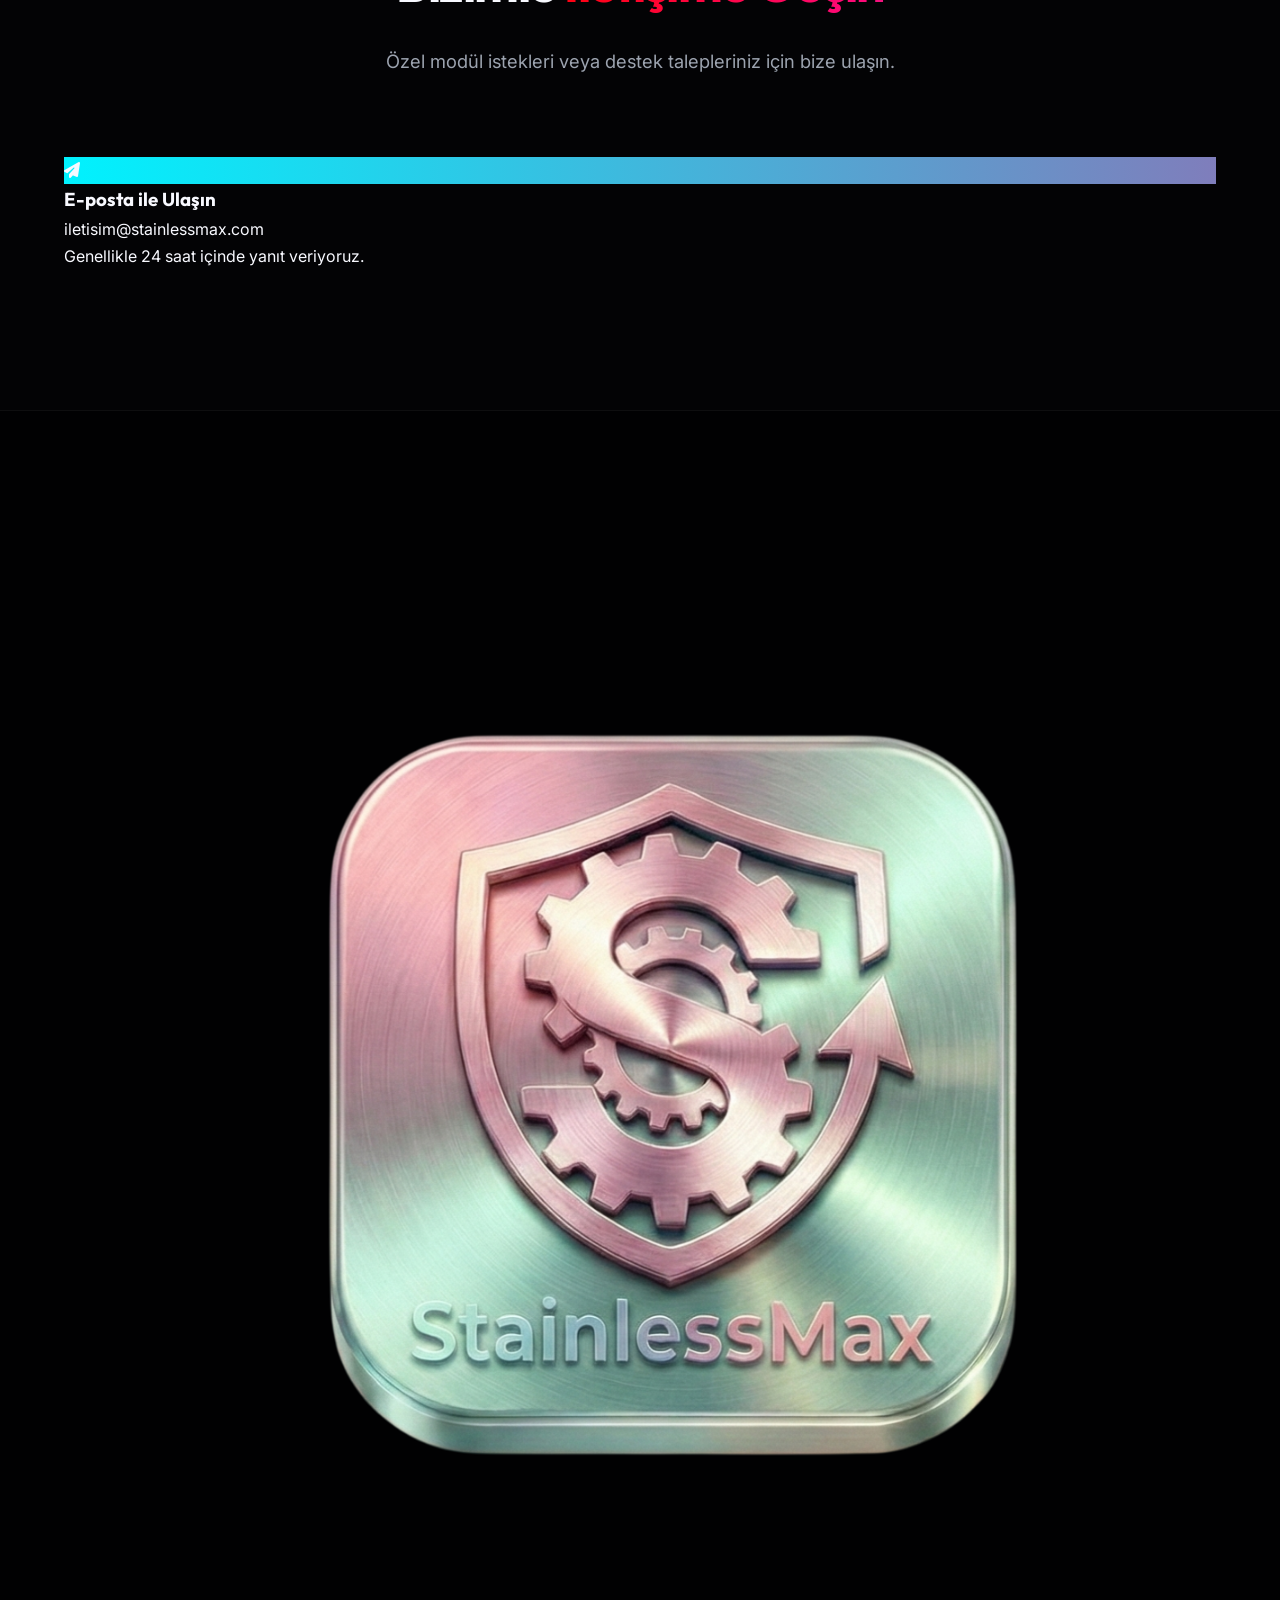
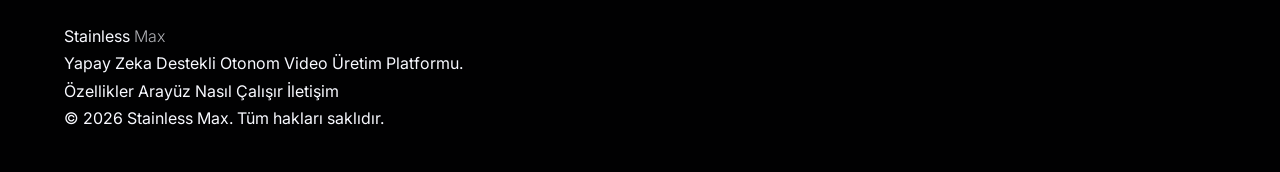
==== commit 0774f5b3: "Web sitesi WOW seviyesi tasarimi ve kopyasiyla Youtube/TikTok otomasyonuna uyarlandi" ====
--- a/website/index.html
+++ b/website/index.html
@@ -4,9 +4,9 @@
 <head>
     <meta charset="UTF-8">
     <meta name="viewport" content="width=device-width, initial-scale=1.0">
-    <title>Stainless Max | Güçlü Masaüstü Otomasyon Platformu</title>
+    <title>Stainless Max | AI Video Üretim & Paylaşım Platformu</title>
     <meta name="description"
-        content="Stainless Max — hesap yönetimi, otomasyon ve güvenliği tek bir çatı altında toplayan yeni nesil masaüstü uygulaması. Hemen indirin.">
+        content="Stainless Max — YouTube Shorts ve TikTok için otomatik video üretip paylaşan, sınırsız hesap yönetimi sunan devrim niteliğinde masaüstü uygulaması.">
     <link rel="icon" type="image/png" href="assets/logo.png">
     <link rel="stylesheet" href="style.css">
     <link
@@ -22,6 +22,14 @@
     <div class="blob blob-2"></div>
     <div class="blob blob-3"></div>
     <canvas id="particles"></canvas>
+
+    <!-- Floating Social Icons -->
+    <div class="floating-icons">
+        <div class="float-icon tiktok-float"><i class="fa-brands fa-tiktok"></i></div>
+        <div class="float-icon youtube-float"><i class="fa-brands fa-youtube"></i></div>
+        <div class="float-icon tiktok-float-small"><i class="fa-brands fa-tiktok"></i></div>
+        <div class="float-icon youtube-float-small"><i class="fa-brands fa-youtube"></i></div>
+    </div>
 
     <!-- Navbar -->
     <nav class="navbar" id="navbar">
@@ -32,14 +40,14 @@
             </a>
             <ul class="nav-links">
                 <li><a href="#features">Özellikler</a></li>
-                <li><a href="#showcase">Ekran Görüntüleri</a></li>
+                <li><a href="#showcase">Arayüz</a></li>
                 <li><a href="#how-it-works">Nasıl Çalışır</a></li>
                 <li><a href="#contact">İletişim</a></li>
             </ul>
             <div class="nav-right">
-                <a class="nav-link btn btn-primary px-3 py-2 text-white download-nav"
-                    href="https://github.com/enespaslanmaz/stainlessmax/releases/download/v2.1.0/StainlessMax_Setup_v2.1.0.exe"
-                    download><i class="fa-solid fa-download me-2"></i>Hemen İndir</a>
+                <a class="nav-link btn btn-primary px-3 py-2 text-white download-nav" href="#download">
+                    <i class="fa-solid fa-bolt me-2"></i>Hemen Üretmeye Başla
+                </a>
                 <button class="mobile-menu-btn" id="mobileMenuBtn" aria-label="Menü">
                     <span></span><span></span><span></span>
                 </button>
@@ -48,7 +56,7 @@
         <!-- Mobile Menu -->
         <div class="mobile-menu" id="mobileMenu">
             <a href="#features">Özellikler</a>
-            <a href="#showcase">Ekran Görüntüleri</a>
+            <a href="#showcase">Arayüz</a>
             <a href="#how-it-works">Nasıl Çalışır</a>
             <a href="#contact">İletişim</a>
             <a href="#download" class="btn btn-glow" style="margin-top: 16px;">İndir</a>
@@ -59,57 +67,58 @@
     <header class="hero" id="hero">
         <div class="container hero-content">
             <div class="hero-text anim-slide-up">
-                <div class="badge pulse-border">
-                    <i class="fa-solid fa-rocket"></i> Sürüm 2.1 — Tamamen Yenilendi
+                <div class="badge platform-badge pulse-border">
+                    <i class="fa-solid fa-fire-flame-curved"></i> Akıllı Video Fabrikası — Sürüm 2.1
                 </div>
                 <h1>
-                    <span class="hero-line">Hesaplarınızı Yönetin.</span>
-                    <span class="hero-line">Görevleri Otomatikleştirin.</span>
-                    <span class="hero-line gradient-text typing-text">Her Şey Tek Ekranda.</span>
+                    <span class="hero-line">TikTok & Shorts İçin.</span>
+                    <span class="hero-line">Otomatik Video Üretin.</span>
+                    <span class="hero-line gradient-text-wow typing-text">Zahmetsiz Paylaşın.</span>
                 </h1>
-                <p class="hero-desc">Stainless Max, hesap yönetiminden yapay zekâ destekli otomasyona kadar tüm
-                    süreçlerinizi yöneten, <strong>tamamen yerel</strong> ve <strong>ultra güvenli</strong> bir masaüstü
-                    platformudur.</p>
+                <p class="hero-desc">Stainless Max, yapay zeka ile otomatik videolar üretip sıfır eforla <strong>YouTube
+                        Shorts</strong> ve <strong>TikTok</strong> hesaplarınızda paylaşan <strong>yerel ve
+                        güvenli</strong> masaüstü platformudur.</p>
                 <div class="hero-buttons">
-                    <a href="#download" class="btn btn-primary btn-lg">
+                    <a href="https://github.com/enespaslanmaz/stainlessmax/releases/download/v2.1.0/StainlessMax_Setup_v2.1.0.exe"
+                        class="btn btn-primary btn-lg shine-hover" download>
                         <i class="fa-brands fa-windows"></i> Windows İçin İndir
                         <span class="btn-shine"></span>
                     </a>
                     <a href="https://github.com/enespaslanmaz1-sudo/stainlessmax/releases/download/v2.2.0/StainlessMax_macOS.dmg"
-                        class="btn btn-glow btn-lg">
+                        class="btn btn-glow btn-lg neon-border">
                         <i class="fa-brands fa-apple"></i> macOS İçin İndir
                     </a>
                     <a href="#showcase" class="btn btn-ghost btn-lg">
-                        <i class="fa-solid fa-play"></i> Keşfet
+                        <i class="fa-solid fa-play"></i> Sistemi Keşfet
                     </a>
                 </div>
                 <div class="hero-stats">
                     <div class="stat">
-                        <span class="stat-number" data-target="1440">0</span><span class="stat-suffix">px</span>
-                        <span class="stat-label">Geniş Arayüz</span>
+                        <span class="stat-number" data-target="100">0</span><span class="stat-suffix">%</span>
+                        <span class="stat-label">Otonom Akış</span>
                     </div>
                     <div class="stat-divider"></div>
                     <div class="stat">
-                        <span class="stat-number" data-target="100">0</span><span class="stat-suffix">%</span>
-                        <span class="stat-label">Yerel & Güvenli</span>
+                        <span class="stat-number" data-target="2">0</span><span class="stat-suffix"></span>
+                        <span class="stat-label">Platform (Arka Arkaya)</span>
                     </div>
                     <div class="stat-divider"></div>
                     <div class="stat">
                         <span class="stat-number" data-target="24">0</span><span class="stat-suffix">/7</span>
-                        <span class="stat-label">Otomasyon</span>
+                        <span class="stat-label">Çalışma Garantisi</span>
                     </div>
                 </div>
             </div>
             <div class="hero-visual anim-slide-up delay-2">
-                <div class="hero-glow"></div>
-                <div class="mockup-window">
+                <div class="hero-glow-wow"></div>
+                <div class="mockup-window modern-glass">
                     <div class="mockup-titlebar">
                         <div class="titlebar-dots">
                             <span class="dot red"></span>
                             <span class="dot yellow"></span>
                             <span class="dot green"></span>
                         </div>
-                        <span class="titlebar-text">Stainless Max — Dashboard</span>
+                        <span class="titlebar-text">Stainless Max — Video Fabrikası</span>
                     </div>
                     <img src="assets/dashboard1.png" alt="Stainless Max Dashboard" class="mockup-screen"
                         loading="eager">
@@ -117,7 +126,7 @@
             </div>
         </div>
         <div class="hero-scroll-hint">
-            <span>Keşfet</span>
+            <span>Aşağı Kaydır</span>
             <div class="scroll-arrow"></div>
         </div>
     </header>
@@ -126,49 +135,53 @@
     <section id="features" class="section features">
         <div class="container">
             <div class="section-header anim-fade">
-                <span class="section-tag"><i class="fa-solid fa-star"></i> ÖZELLİKLER</span>
-                <h2>Neden <span class="gradient-text">Stainless Max</span>?</h2>
-                <p>Rakiplerinden ayıran güçlü özelliklerle donatılmış, profesyoneller için tasarlandı.</p>
+                <span class="section-tag gradient-bg-text"><i class="fa-solid fa-wand-magic-sparkles"></i> YAPAY ZEKA
+                    DESTEKLİ</span>
+                <h2>Sizi Rakiplerinizden <span class="gradient-text-wow">Ayıran Güç</span></h2>
+                <p>İçerik üretimini manuel bir iş olmaktan çıkarıp, tam otomatik bir sisteme bağlayın.</p>
             </div>
             <div class="feature-grid">
-                <div class="feature-card glass anim-fade">
-                    <div class="feature-icon"><i class="fa-solid fa-bolt-lightning"></i></div>
-                    <h3>Işık Hızında Performans</h3>
-                    <p>Yerel masaüstü mimarisi sayesinde sıfır gecikme. Tarayıcı tabanlı araçların aksine, her şey
-                        doğrudan bilgisayarınızda çalışır.</p>
-                    <div class="feature-tag">Yerel Çalışma</div>
-                </div>
-                <div class="feature-card glass anim-fade">
-                    <div class="feature-icon accent-pink"><i class="fa-solid fa-shield-halved"></i></div>
-                    <h3>Askeri Düzey Güvenlik</h3>
-                    <p>API anahtarları, hesap bilgileri ve tüm verileriniz yalnızca sizin cihazınızda şifreli olarak
-                        saklanır. Hiçbir sunucuya gönderilmez.</p>
-                    <div class="feature-tag">%100 Yerel</div>
-                </div>
-                <div class="feature-card glass anim-fade">
-                    <div class="feature-icon accent-cyan"><i class="fa-solid fa-robot"></i></div>
-                    <h3>Akıllı Otomasyon</h3>
-                    <p>Tekrarlayan görevleri tanımlayın, zamanlayın ve arka planda otomatik çalıştırın. 7/24 kesintisiz
-                        çalışma.</p>
+                <div class="feature-card glass anim-fade feature-glow-1">
+                    <div class="feature-icon accent-pink"><i class="fa-solid fa-brain"></i></div>
+                    <h3>AI Video Üretimi</h3>
+                    <p>Konuyu verin, Gemini AI senaryoyu yazsın, akıllı seslendirme okusun ve görseller/videolar
+                        otomatik olarak kurgulanıp hazır hale gelsin.</p>
+                    <div class="feature-tag">Sıfır Efor</div>
+                </div>
+                <div class="feature-card glass anim-fade feature-glow-2">
+                    <div class="feature-icon yt-red"><i class="fa-brands fa-youtube"></i></div>
+                    <h3>Sosyal Medya Otomasyonu</h3>
+                    <p>Üretilen videoları hedef kitlenizin en aktif olduğu saatlere göre zamanlayın. TikTok ve YouTube
+                        Shorts'a eş zamanlı otomatik yükleme yapın.</p>
                     <div class="feature-tag">7/24 Aktif</div>
                 </div>
-                <div class="feature-card glass anim-fade">
-                    <div class="feature-icon accent-green"><i class="fa-solid fa-users-gear"></i></div>
+                <div class="feature-card glass anim-fade feature-glow-3">
+                    <div class="feature-icon tt-cyan"><i class="fa-solid fa-users-viewfinder"></i></div>
                     <h3>Çoklu Hesap Yönetimi</h3>
-                    <p>Sınırsız hesabı tek panelden yönetin. Her hesap bağımsız çalışır, birbirini etkilemez.</p>
-                    <div class="feature-tag">Sınırsız</div>
-                </div>
-                <div class="feature-card glass anim-fade">
+                    <p>Onlarca farklı YouTube ve TikTok kanalını tek panelden yönetin. Farklı konseptler için
+                        birbirinden bağımsız nişler oluşturun.</p>
+                    <div class="feature-tag">Sınırsız Ölçek</div>
+                </div>
+                <div class="feature-card glass anim-fade" style="margin-top: 15px;">
+                    <div class="feature-icon accent-green"><i class="fa-solid fa-shield-halved"></i></div>
+                    <h3>Masaüstü Güvenliği</h3>
+                    <p>API anahtarları ve şifreler asla buluta gitmez. Tüm veriler kendi bilgisayarınızda şifreli kalır.
+                        Tam yerel kontrol!</p>
+                    <div class="feature-tag">%100 Güvenli</div>
+                </div>
+                <div class="feature-card glass anim-fade" style="margin-top: 15px;">
                     <div class="feature-icon accent-orange"><i class="fa-solid fa-chart-line"></i></div>
-                    <h3>Gerçek Zamanlı İzleme</h3>
-                    <p>Canlı log akışı, performans grafikleri ve anlık bildirimlerle tüm işlemlerinizi gözlemleyin.</p>
-                    <div class="feature-tag">Canlı Takip</div>
-                </div>
-                <div class="feature-card glass anim-fade">
-                    <div class="feature-icon accent-purple"><i class="fa-solid fa-puzzle-piece"></i></div>
-                    <h3>Modüler Mimari</h3>
-                    <p>İhtiyacınıza göre genişletilebilir yapı. Yeni modüller ekleyin, mevcut olanları özelleştirin.</p>
-                    <div class="feature-tag">Esnek</div>
+                    <h3>Canlı Süreç Takibi</h3>
+                    <p>Hangi videonun render edildiğini, hangi hesaba yüklendiğini anlık log ekranından film izler gibi
+                        takip edin.</p>
+                    <div class="feature-tag">Şeffaf Akış</div>
+                </div>
+                <div class="feature-card glass anim-fade" style="margin-top: 15px;">
+                    <div class="feature-icon accent-purple"><i class="fa-solid fa-microchip"></i></div>
+                    <h3>Donanım Hızlandırma</h3>
+                    <p>Arka planda çalışan FFmpeg altyapısı sayesinde videolar en yüksek kalitede ve en kısa sürede
+                        encode edilir.</p>
+                    <div class="feature-tag">Işık Hızı</div>
                 </div>
             </div>
         </div>
@@ -178,32 +191,32 @@
     <section id="showcase" class="section showcase">
         <div class="container">
             <div class="section-header anim-fade">
-                <span class="section-tag"><i class="fa-solid fa-images"></i> UYGULAMA</span>
-                <h2>Uygulamayı <span class="gradient-text">Yakından Tanıyın</span></h2>
-                <p>Gerçek ekran görüntüleriyle Stainless Max'in sunduğu deneyimi keşfedin.</p>
+                <span class="section-tag"><i class="fa-solid fa-desktop"></i> UYGULAMA ARAYÜZÜ</span>
+                <h2>Kontrol Paneli İle <span class="gradient-text-wow">Tanışın</span></h2>
+                <p>Bir video ajansının tüm yetenekleri, tek bir masaüstü penceresinde.</p>
             </div>
 
             <!-- Showcase 1 -->
             <div class="showcase-row anim-fade">
                 <div class="showcase-text">
-                    <span class="showcase-badge"><i class="fa-solid fa-gauge-high"></i> Ana Dashboard</span>
-                    <h3>Tüm Metrikler Tek Ekranda</h3>
-                    <p>Hesap istatistikleriniz, aktif görevleriniz ve performans grafikleriniz anlık olarak güncellenir.
-                        Sezgisel arayüz sayesinde karmaşık verileri kolayca anlayın.</p>
+                    <span class="showcase-badge gradient-border-badge"><i class="fa-solid fa-gauge-high"></i> Komuta
+                        Merkezi</span>
+                    <h3>Tüm Kanallar Elinizin Altında</h3>
+                    <p>YouTube Shorts ve TikTok hesaplarınızın aktif görevlerini, render durumlarını ve api
+                        bağlantılarınızı tek ekrandan gözlemleyin.</p>
                     <ul class="showcase-list">
-                        <li><i class="fa-solid fa-check-circle"></i> Anlık hesap durumu göstergeleri</li>
-                        <li><i class="fa-solid fa-check-circle"></i> Performans trend grafikleri</li>
-                        <li><i class="fa-solid fa-check-circle"></i> Aktif görev izleme paneli</li>
-                        <li><i class="fa-solid fa-check-circle"></i> Hızlı işlem kısayolları</li>
+                        <li><i class="fa-solid fa-check-circle"></i> Anlık üretim durumu göstergeleri</li>
+                        <li><i class="fa-solid fa-check-circle"></i> Sorunsuz API entegrasyonu</li>
+                        <li><i class="fa-solid fa-check-circle"></i> Renderlanan ve bekleyen video kuyruğu</li>
                     </ul>
                 </div>
-                <div class="showcase-image">
+                <div class="showcase-image hover-tilt">
                     <div class="showcase-glow"></div>
-                    <div class="mockup-window small">
+                    <div class="mockup-window small wow-shadow">
                         <div class="mockup-titlebar">
                             <div class="titlebar-dots"><span class="dot red"></span><span
                                     class="dot yellow"></span><span class="dot green"></span></div>
-                            <span class="titlebar-text">Dashboard</span>
+                            <span class="titlebar-text">Ana Panel</span>
                         </div>
                         <img src="assets/dashboard1.png" alt="Dashboard" class="mockup-screen" loading="lazy">
                     </div>
@@ -213,20 +226,20 @@
             <!-- Showcase 2 -->
             <div class="showcase-row reverse anim-fade">
                 <div class="showcase-text">
-                    <span class="showcase-badge pink"><i class="fa-solid fa-list-check"></i> Otomasyon Merkezi</span>
-                    <h3>Görevlerinizi Otomatikleştirin</h3>
-                    <p>Görev kuyruğu, ilerleme çubukları ve gerçek zamanlı log akışı ile her otomasyonu detaylıca takip
-                        edin. Zamanlayıcılarla 7/24 çalışma imkânı.</p>
+                    <span class="showcase-badge pink-cyan-badge"><i class="fa-brands fa-tiktok"></i> <i
+                            class="fa-brands fa-youtube"></i> Çift Platform Dağıtımı</span>
+                    <h3>Üret ve Hemen Paylaş</h3>
+                    <p>Yapay zeka asistanı videoyu kurguladıktan hemen sonra, belirlediğiniz başlık, hashtag ve açıklama
+                        şablonları ile doğrudan hedefe gönderir.</p>
                     <ul class="showcase-list">
-                        <li><i class="fa-solid fa-check-circle"></i> Sürükle-bırak görev sıralaması</li>
-                        <li><i class="fa-solid fa-check-circle"></i> Gerçek zamanlı aktivite logu</li>
-                        <li><i class="fa-solid fa-check-circle"></i> Zamanlayıcı ve tetikleyiciler</li>
-                        <li><i class="fa-solid fa-check-circle"></i> Hata durumunda otomatik yeniden deneme</li>
+                        <li><i class="fa-solid fa-check-circle"></i> Platforma özel hashtag desteği</li>
+                        <li><i class="fa-solid fa-check-circle"></i> Gönderi durumlarının logları</li>
+                        <li><i class="fa-solid fa-check-circle"></i> Otomatik zamanlama algoritmaları</li>
                     </ul>
                 </div>
-                <div class="showcase-image">
+                <div class="showcase-image hover-tilt-reverse">
                     <div class="showcase-glow pink"></div>
-                    <div class="mockup-window small">
+                    <div class="mockup-window small wow-shadow-pink">
                         <div class="mockup-titlebar">
                             <div class="titlebar-dots"><span class="dot red"></span><span
                                     class="dot yellow"></span><span class="dot green"></span></div>
@@ -236,69 +249,43 @@
                     </div>
                 </div>
             </div>
-
-            <!-- Showcase 3 -->
-            <div class="showcase-row anim-fade">
-                <div class="showcase-text">
-                    <span class="showcase-badge green"><i class="fa-solid fa-lock"></i> Güvenlik Merkezi</span>
-                    <h3>Verileriniz Yalnızca Sizde</h3>
-                    <p>API anahtarlarınızı yönetin, güvenlik ayarlarınızı kontrol edin ve tüm bağlantılarınızı tek
-                        panelden izleyin. Her şey şifreli, her şey yerel.</p>
-                    <ul class="showcase-list">
-                        <li><i class="fa-solid fa-check-circle"></i> Şifreli API anahtar yönetimi</li>
-                        <li><i class="fa-solid fa-check-circle"></i> Tek tıkla güvenlik denetimi</li>
-                        <li><i class="fa-solid fa-check-circle"></i> Bağlantı durumu izleme</li>
-                        <li><i class="fa-solid fa-check-circle"></i> Otomatik oturum yönetimi</li>
-                    </ul>
-                </div>
-                <div class="showcase-image">
-                    <div class="showcase-glow green"></div>
-                    <div class="mockup-window small">
-                        <div class="mockup-titlebar">
-                            <div class="titlebar-dots"><span class="dot red"></span><span
-                                    class="dot yellow"></span><span class="dot green"></span></div>
-                            <span class="titlebar-text">Güvenlik</span>
-                        </div>
-                        <img src="assets/dashboard3.png" alt="Güvenlik Paneli" class="mockup-screen" loading="lazy">
-                    </div>
-                </div>
-            </div>
         </div>
     </section>
 
     <!-- HOW IT WORKS -->
-    <section id="how-it-works" class="section how-it-works">
+    <section id="how-it-works" class="section how-it-works" style="background: rgba(0,0,0,0.3);">
         <div class="container">
             <div class="section-header anim-fade">
-                <span class="section-tag"><i class="fa-solid fa-diagram-project"></i> ADIMLAR</span>
-                <h2>Dakikalar İçinde <span class="gradient-text">Başlayın</span></h2>
-                <p>Kurulum ve kullanım inanılmaz kolay. Sadece 3 adım.</p>
+                <span class="section-tag"><i class="fa-solid fa-route"></i> İŞ AKIŞI</span>
+                <h2>Sadece <span class="gradient-text-wow">3 Adımda</span> Viral Olun</h2>
+                <p>Yorulmadan yüzlerce gönderi hazırlamanın en kısa yolu.</p>
             </div>
             <div class="steps-grid">
                 <div class="step-card anim-fade">
-                    <div class="step-number">01</div>
-                    <div class="step-icon"><i class="fa-solid fa-download"></i></div>
-                    <h3>İndirin & Kurun</h3>
-                    <p>Tek tıkla kurulum dosyasını indirin. Otomatik WebView2 desteği ile saniyeler içinde hazır.</p>
+                    <div class="step-number neon-text">01</div>
+                    <div class="step-icon"><i class="fa-solid fa-key"></i></div>
+                    <h3>Anahtarları Ekle</h3>
+                    <p>Gemini AI ve isteğe bağlı Pexels anahtarlarını girin, TikTok/YouTube hesaplarınızı tanımlayın.
+                    </p>
                 </div>
                 <div class="step-connector anim-fade">
-                    <div class="connector-line"></div>
+                    <div class="connector-line pulse-bg"></div>
+                </div>
+                <div class="step-card anim-fade" style="transform: translateY(-20px);">
+                    <div class="step-number neon-text-pink">02</div>
+                    <div class="step-icon"><i class="fa-solid fa-clapperboard"></i></div>
+                    <h3>Görevi Seç</h3>
+                    <p>İçerik türünü seçin ("Finans Motivasoynu" veya "Tarihi Bilgiler" gibi). Senaryo ve sesiniz
+                        otomatik yazılır.</p>
+                </div>
+                <div class="step-connector anim-fade">
+                    <div class="connector-line pulse-bg-red"></div>
                 </div>
                 <div class="step-card anim-fade">
-                    <div class="step-number">02</div>
-                    <div class="step-icon"><i class="fa-solid fa-key"></i></div>
-                    <h3>Hesapları Bağlayın</h3>
-                    <p>API anahtarlarınızı girin, hesaplarınızı ekleyin. Sezgisel kurulum sihirbazı sizi yönlendirir.
-                    </p>
-                </div>
-                <div class="step-connector anim-fade">
-                    <div class="connector-line"></div>
-                </div>
-                <div class="step-card anim-fade">
-                    <div class="step-number">03</div>
-                    <div class="step-icon"><i class="fa-solid fa-rocket"></i></div>
-                    <h3>Otomasyonu Başlatın</h3>
-                    <p>Görevleri tanımlayın ve çalıştırın. Stainless Max arka planda 7/24 sizin için çalışır.</p>
+                    <div class="step-number neon-text-red">03</div>
+                    <div class="step-icon"><i class="fa-solid fa-satellite-dish"></i></div>
+                    <h3>Arkanıza Yaslanın</h3>
+                    <p>Uygulama videoyu montajlar, render alır ve vakti geldiğinde doğrudan kanallarınıza yayınlar!</p>
                 </div>
             </div>
         </div>
@@ -307,24 +294,32 @@
     <!-- DOWNLOAD CTA -->
     <section id="download" class="section download-cta">
         <div class="container">
-            <div class="cta-card glass anim-fade">
-                <div class="cta-glow"></div>
-                <img src="assets/logo.png" alt="Logo" class="cta-logo">
-                <h2>Stainless Max'i <span class="gradient-text">Bugün</span> Deneyin</h2>
-                <p>Ücretsiz indirin, dakikalar içinde kurulumu tamamlayın ve masaüstü otomasyonunun gücünü keşfedin.</p>
+            <div class="cta-card glass anim-fade wow-border">
+                <div class="cta-glow-complex"></div>
+                <div class="cta-floating-icons">
+                    <i class="fa-brands fa-tiktok float-item"
+                        style="color:#00f2fe; left: 10%; animation-delay: 0s;"></i>
+                    <i class="fa-brands fa-youtube float-item"
+                        style="color:#ff0000; right: 10%; animation-delay: 2s;"></i>
+                </div>
+                <img src="assets/logo.png" alt="Logo" class="cta-logo pulse-logo">
+                <h2>Otonom Video Çağına <span class="gradient-text-wow">Katılın</span></h2>
+                <p>Bir kez kurun, aylar boyu kendi kendine içerik üretip paylaşan yapay zeka ajanınızı serbest bırakın!
+                </p>
+
                 <div class="download-buttons"
-                    style="display: flex; gap: 20px; justify-content: center; flex-wrap: wrap;">
+                    style="display: flex; gap: 20px; justify-content: center; flex-wrap: wrap; position: relative; z-index: 10;">
                     <a href="https://github.com/enespaslanmaz/stainlessmax/releases/download/v2.1.0/StainlessMax_Setup_v2.1.0.exe"
-                        class="btn btn-primary btn-xl" download>
+                        class="btn btn-primary btn-xl shine-hover" download>
                         <i class="fa-brands fa-windows"></i> Windows İçin İndir
                         <span class="btn-shine"></span>
                     </a>
                     <a href="https://github.com/enespaslanmaz1-sudo/stainlessmax/releases/download/v2.2.0/StainlessMax_macOS.dmg"
-                        class="btn btn-glow btn-xl">
+                        class="btn btn-glow btn-xl neon-border-strong">
                         <i class="fa-brands fa-apple"></i> macOS İçin İndir
                     </a>
                 </div>
-                <div class="cta-meta">
+                <div class="cta-meta" style="position: relative; z-index: 10;">
                     <span><i class="fa-solid fa-hard-drive"></i> ~1.2 GB</span>
                     <span><i class="fa-solid fa-laptop-code"></i> Windows & macOS</span>
                     <span><i class="fa-solid fa-shield-check"></i> Virüssüz & Güvenli</span>
@@ -338,11 +333,11 @@
         <div class="container">
             <div class="section-header anim-fade">
                 <span class="section-tag"><i class="fa-solid fa-envelope"></i> İLETİŞİM</span>
-                <h2>Bizimle <span class="gradient-text">İletişime Geçin</span></h2>
-                <p>Sorularınız, önerileriniz veya destek talepleriniz için aşağıdaki adresi kullanabilirsiniz.</p>
-            </div>
-            <div class="contact-card glass anim-fade">
-                <div class="contact-icon-wrapper">
+                <h2>Bizimle <span class="gradient-text-wow">İletişime Geçin</span></h2>
+                <p>Özel modül istekleri veya destek talepleriniz için bize ulaşın.</p>
+            </div>
+            <div class="contact-card glass anim-fade wow-shadow-cyan">
+                <div class="contact-icon-wrapper pulse-bg">
                     <i class="fa-solid fa-paper-plane"></i>
                 </div>
                 <h3>E-posta ile Ulaşın</h3>
@@ -362,11 +357,11 @@
                     <img src="assets/logo.png" alt="Logo" class="footer-logo-img">
                     <span>Stainless <span class="logo-accent">Max</span></span>
                 </div>
-                <p class="footer-desc">Hesap yönetimi ve otomasyonun geleceği.</p>
+                <p class="footer-desc">Yapay Zeka Destekli Otonom Video Üretim Platformu.</p>
             </div>
             <div class="footer-links">
                 <a href="#features">Özellikler</a>
-                <a href="#showcase">Ekran Görüntüleri</a>
+                <a href="#showcase">Arayüz</a>
                 <a href="#how-it-works">Nasıl Çalışır</a>
                 <a href="#contact">İletişim</a>
             </div>
--- a/website/style.css
+++ b/website/style.css
@@ -1,5 +1,5 @@
 /* ===================================================
-   STAINLESS MAX — Premium Landing Page Styles
+   STAINLESS MAX — WOW Edition Landing Page Styles
    =================================================== */
 
 :root {
@@ -9,16 +9,15 @@
     --text-muted: #9ca3af;
     --primary: #4f46e5;
     --primary-light: #818cf8;
-    --accent-pink: #ec4899;
-    --accent-cyan: #06b6d4;
-    --accent-green: #10b981;
-    --accent-orange: #f59e0b;
-    --accent-purple: #8b5cf6;
+
+    /* Social Media Colors */
+    --tt-cyan: #00f2fe;
+    --tt-pink: #fe0979;
+    --yt-red: #ff0000;
+
     --glass-border: rgba(255, 255, 255, 0.08);
-    --glass-bg: rgba(255, 255, 255, 0.02);
     --radius: 24px;
     --radius-sm: 16px;
-    --glow: 0 0 20px rgba(99, 102, 241, 0.4);
 }
 
 *,
@@ -34,7 +33,7 @@
 }
 
 body {
-    font-family: 'Inter', -apple-system, sans-serif;
+    font-family: 'Inter', sans-serif;
     background: var(--bg);
     color: var(--text);
     line-height: 1.7;
@@ -45,7 +44,8 @@
 h2,
 h3,
 h4,
-.logo-text {
+.logo-text,
+.step-number {
     font-family: 'Outfit', sans-serif;
 }
 
@@ -69,18 +69,18 @@
     padding: 0 24px;
 }
 
-/* ===== BACKGROUND ===== */
+/* ===== ANIMATED BACKGROUND ===== */
 .bg-grid {
     position: fixed;
     top: 0;
     left: 0;
     width: 100%;
     height: 100%;
-    z-index: -3;
+    z-index: -4;
     background-image:
-        linear-gradient(rgba(255, 255, 255, 0.02) 1px, transparent 1px),
-        linear-gradient(90deg, rgba(255, 255, 255, 0.02) 1px, transparent 1px);
-    background-size: 60px 60px;
+        linear-gradient(rgba(255, 255, 255, 0.015) 1px, transparent 1px),
+        linear-gradient(90deg, rgba(255, 255, 255, 0.015) 1px, transparent 1px);
+    background-size: 50px 50px;
 }
 
 #particles {
@@ -89,61 +89,135 @@
     left: 0;
     width: 100%;
     height: 100%;
-    z-index: -2;
+    z-index: -3;
     pointer-events: none;
 }
 
 .blob {
     position: fixed;
     border-radius: 50%;
-    z-index: -1;
+    z-index: -2;
     pointer-events: none;
-    animation: blobFloat 20s ease-in-out infinite;
+    animation: blobFloat 25s ease-in-out infinite alternate;
 }
 
 .blob-1 {
-    top: -15%;
+    /* TikTok Cyan */
+    top: -10%;
     left: -10%;
     width: 50vw;
     height: 50vw;
-    background: radial-gradient(circle, rgba(99, 102, 241, 0.25) 0%, transparent 70%);
+    background: radial-gradient(circle, rgba(0, 242, 254, 0.15) 0%, transparent 70%);
 }
 
 .blob-2 {
-    bottom: 10%;
-    right: -15%;
+    /* TikTok Pink */
+    bottom: -10%;
+    right: -10%;
     width: 55vw;
     height: 55vw;
-    background: radial-gradient(circle, rgba(236, 72, 153, 0.15) 0%, transparent 70%);
-    animation-delay: -7s;
+    background: radial-gradient(circle, rgba(254, 9, 121, 0.12) 0%, transparent 70%);
+    animation-delay: -5s;
 }
 
 .blob-3 {
+    /* Youtube Red */
+    top: 40%;
+    left: 20%;
+    width: 40vw;
+    height: 40vw;
+    background: radial-gradient(circle, rgba(255, 0, 0, 0.1) 0%, transparent 70%);
+    animation-delay: -12s;
+}
+
+@keyframes blobFloat {
+    0% {
+        transform: translate(0, 0) scale(1);
+    }
+
+    33% {
+        transform: translate(50px, -50px) scale(1.1);
+    }
+
+    66% {
+        transform: translate(-30px, 40px) scale(0.9);
+    }
+
+    100% {
+        transform: translate(40px, 30px) scale(1.05);
+    }
+}
+
+/* ===== FLOATING SOCIAL ICONS ===== */
+.floating-icons {
+    position: absolute;
+    top: 0;
+    left: 0;
+    width: 100%;
+    height: 100%;
+    z-index: -1;
+    pointer-events: none;
+    overflow: hidden;
+}
+
+.float-icon {
+    position: absolute;
+    display: flex;
+    align-items: center;
+    justify-content: center;
+    border-radius: 50%;
+    animation: superFloat 8s ease-in-out infinite;
+    filter: drop-shadow(0 0 30px currentColor);
+}
+
+.tiktok-float {
+    color: var(--tt-pink);
+    font-size: 8rem;
+    top: 15%;
+    left: 8%;
+    opacity: 0.15;
+    animation-delay: 0s;
+}
+
+.youtube-float {
+    color: var(--yt-red);
+    font-size: 9rem;
     top: 50%;
-    left: 30%;
-    width: 30vw;
-    height: 30vw;
-    background: radial-gradient(circle, rgba(34, 211, 238, 0.1) 0%, transparent 70%);
-    animation-delay: -14s;
-}
-
-@keyframes blobFloat {
+    right: 5%;
+    opacity: 0.12;
+    animation-delay: -3s;
+    animation-duration: 9s;
+}
+
+.tiktok-float-small {
+    color: var(--tt-cyan);
+    font-size: 4rem;
+    bottom: 20%;
+    left: 15%;
+    opacity: 0.2;
+    animation-delay: -1s;
+    animation-duration: 7s;
+}
+
+.youtube-float-small {
+    color: var(--yt-red);
+    font-size: 5rem;
+    top: 25%;
+    right: 15%;
+    opacity: 0.15;
+    animation-delay: -4s;
+    animation-duration: 10s;
+}
+
+@keyframes superFloat {
 
     0%,
     100% {
-        transform: translate(0, 0) scale(1);
-    }
-
-    25% {
-        transform: translate(30px, -40px) scale(1.05);
+        transform: translateY(0) rotate(0deg) scale(1);
     }
 
     50% {
-        transform: translate(-20px, 20px) scale(0.95);
-    }
-
-    75% {
-        transform: translate(40px, 30px) scale(1.02);
+        transform: translateY(-40px) rotate(15deg) scale(1.05);
     }
 }
 
@@ -154,16 +228,15 @@
     width: 100%;
     z-index: 1000;
     padding: 20px 0;
-    transition: all 0.4s cubic-bezier(0.4, 0, 0.2, 1);
+    transition: all 0.4s;
 }
 
 .navbar.scrolled {
     padding: 12px 0;
-    background: rgba(3, 3, 5, 0.75);
+    background: rgba(3, 3, 5, 0.85);
     backdrop-filter: blur(24px);
-    -webkit-backdrop-filter: blur(24px);
     border-bottom: 1px solid var(--glass-border);
-    box-shadow: 0 10px 30px rgba(0, 0, 0, 0.3);
+    box-shadow: 0 10px 40px rgba(0, 0, 0, 0.5);
 }
 
 .nav-content {
@@ -182,18 +255,18 @@
     width: 36px;
     height: 36px;
     border-radius: 10px;
-    animation: logoPulse 3s ease-in-out infinite;
+    animation: logoPulse 3s infinite;
 }
 
 @keyframes logoPulse {
 
     0%,
     100% {
-        filter: drop-shadow(0 0 6px rgba(99, 102, 241, 0.4));
+        filter: drop-shadow(0 0 8px var(--tt-cyan));
     }
 
     50% {
-        filter: drop-shadow(0 0 14px rgba(99, 102, 241, 0.7));
+        filter: drop-shadow(0 0 18px var(--tt-pink));
     }
 }
 
@@ -216,8 +289,8 @@
     font-size: 0.9rem;
     font-weight: 500;
     color: var(--text-muted);
+    position: relative;
     transition: color 0.3s;
-    position: relative;
 }
 
 .nav-links a::after {
@@ -227,7 +300,7 @@
     left: 0;
     width: 0;
     height: 2px;
-    background: var(--primary);
+    background: linear-gradient(90deg, var(--tt-cyan), var(--tt-pink));
     border-radius: 2px;
     transition: width 0.3s;
 }
@@ -246,7 +319,6 @@
     gap: 16px;
 }
 
-/* Mobile Menu Button */
 .mobile-menu-btn {
     display: none;
     background: none;
@@ -282,15 +354,11 @@
     font-size: 0.95rem;
 }
 
-.mobile-menu a:hover {
-    color: var(--text);
-}
-
 .mobile-menu.open {
     display: flex;
 }
 
-/* ===== BUTTONS ===== */
+/* ===== BUTTONS & GRADIENTS ===== */
 .btn {
     display: inline-flex;
     align-items: center;
@@ -300,7 +368,7 @@
     border-radius: 50px;
     font-weight: 600;
     font-size: 0.95rem;
-    transition: all 0.35s cubic-bezier(0.4, 0, 0.2, 1);
+    transition: all 0.4s cubic-bezier(0.175, 0.885, 0.32, 1.275);
     cursor: pointer;
     border: none;
     position: relative;
@@ -317,54 +385,81 @@
     font-size: 1.1rem;
 }
 
+.gradient-text-wow {
+    background: linear-gradient(135deg, var(--yt-red) 0%, var(--tt-pink) 50%, var(--tt-cyan) 100%);
+    -webkit-background-clip: text;
+    -webkit-text-fill-color: transparent;
+    background-size: 200% auto;
+    animation: textShine 4s linear infinite;
+}
+
+@keyframes textShine {
+    to {
+        background-position: 200% center;
+    }
+}
+
+.gradient-bg-text {
+    background: linear-gradient(90deg, var(--tt-cyan), var(--tt-pink), var(--yt-red));
+    -webkit-background-clip: text;
+    -webkit-text-fill-color: transparent;
+    font-weight: 800;
+}
+
 .btn-primary {
-    background: linear-gradient(135deg, var(--primary) 0%, var(--primary-light) 50%, var(--accent-pink) 100%);
-    background-size: 200% 200%;
+    background: linear-gradient(135deg, var(--primary) 0%, var(--primary-light) 100%);
     color: white;
     box-shadow: 0 8px 24px rgba(99, 102, 241, 0.4), inset 0 1px 1px rgba(255, 255, 255, 0.2);
     border: 1px solid rgba(255, 255, 255, 0.1);
-    animation: gradientShift 4s ease infinite;
-}
-
-.btn-primary:hover {
-    transform: translateY(-4px) scale(1.03);
-    box-shadow: 0 12px 36px rgba(99, 102, 241, 0.6), inset 0 1px 1px rgba(255, 255, 255, 0.3);
-}
-
-@keyframes gradientShift {
-
-    0%,
-    100% {
-        background-position: 0% 50%;
-    }
-
-    50% {
-        background-position: 100% 50%;
-    }
-}
-
-.btn-shine {
+}
+
+.btn-primary:hover,
+.shine-hover:hover {
+    transform: translateY(-5px) scale(1.05);
+    box-shadow: 0 15px 36px rgba(99, 102, 241, 0.6), inset 0 1px 1px rgba(255, 255, 255, 0.4);
+}
+
+.btn-glow {
+    background: rgba(255, 255, 255, 0.05);
+    color: var(--text);
+    border: 1px solid rgba(255, 255, 255, 0.15);
+    backdrop-filter: blur(10px);
+}
+
+.btn-glow:hover {
+    background: rgba(255, 255, 255, 0.1);
+    transform: translateY(-5px) scale(1.05);
+    box-shadow: 0 0 25px rgba(255, 255, 255, 0.2);
+}
+
+.neon-border {
+    position: relative;
+    z-index: 1;
+    border: 1px solid transparent;
+    background-clip: padding-box;
+}
+
+.neon-border::before {
+    content: '';
     position: absolute;
-    top: -50%;
-    left: -50%;
-    width: 200%;
-    height: 200%;
-    background: linear-gradient(105deg, transparent 40%, rgba(255, 255, 255, 0.15) 45%, rgba(255, 255, 255, 0.25) 50%, rgba(255, 255, 255, 0.15) 55%, transparent 60%);
-    animation: shine 3s ease-in-out infinite;
-}
-
-@keyframes shine {
-    0% {
-        transform: translateX(-100%) rotate(15deg);
-    }
-
-    100% {
-        transform: translateX(100%) rotate(15deg);
-    }
+    top: -1px;
+    bottom: -1px;
+    left: -1px;
+    right: -1px;
+    background: linear-gradient(135deg, var(--tt-cyan), var(--tt-pink));
+    z-index: -1;
+    border-radius: inherit;
+    opacity: 0.5;
+    transition: opacity 0.3s;
+}
+
+.neon-border:hover::before {
+    opacity: 1;
+    filter: blur(2px);
 }
 
 .btn-ghost {
-    background: rgba(255, 255, 255, 0.04);
+    background: transparent;
     border: 1px solid var(--glass-border);
     color: var(--text);
 }
@@ -374,36 +469,7 @@
     transform: translateY(-2px);
 }
 
-.btn-glow {
-    background: rgba(99, 102, 241, 0.15);
-    border: 1px solid rgba(99, 102, 241, 0.3);
-    color: var(--primary-light);
-}
-
-.btn-glow:hover {
-    background: rgba(99, 102, 241, 0.25);
-    box-shadow: 0 0 20px rgba(99, 102, 241, 0.2);
-}
-
-/* ===== GRADIENT TEXT ===== */
-.gradient-text {
-    background: linear-gradient(135deg, var(--primary) 0%, var(--accent-pink) 50%, var(--accent-cyan) 100%);
-    -webkit-background-clip: text;
-    -webkit-text-fill-color: transparent;
-    background-clip: text;
-}
-
-/* ===== GLASS ===== */
-.glass {
-    background: var(--bg-card);
-    backdrop-filter: blur(24px);
-    -webkit-backdrop-filter: blur(24px);
-    border: 1px solid var(--glass-border);
-    border-radius: var(--radius);
-    box-shadow: inset 0 0 0 1px rgba(255, 255, 255, 0.02), 0 12px 40px rgba(0, 0, 0, 0.5);
-}
-
-/* ===== HERO ===== */
+/* ===== HERO MODULE ===== */
 .hero {
     min-height: 100vh;
     padding: 140px 0 80px;
@@ -415,8 +481,8 @@
 
 .hero-content {
     display: grid;
-    grid-template-columns: 1fr 1.1fr;
-    gap: 60px;
+    grid-template-columns: 1.1fr 0.9fr;
+    gap: 40px;
     align-items: center;
 }
 
@@ -431,38 +497,43 @@
     gap: 8px;
     padding: 8px 24px;
     border-radius: 50px;
-    background: linear-gradient(90deg, rgba(99, 102, 241, 0.1), rgba(236, 72, 153, 0.05));
-    border: 1px solid rgba(255, 255, 255, 0.1);
-    box-shadow: 0 4px 20px rgba(0, 0, 0, 0.2), inset 0 1px 1px rgba(255, 255, 255, 0.05);
-    color: var(--primary-light);
+    background: rgba(255, 255, 255, 0.03);
+    border: 1px solid var(--glass-border);
+    backdrop-filter: blur(10px);
+    color: var(--text);
     font-size: 0.85rem;
     font-weight: 600;
-    margin-bottom: 32px;
-    backdrop-filter: blur(10px);
-}
-
-.pulse-border {
-    animation: pulseBorder 2s ease-in-out infinite;
-}
-
-@keyframes pulseBorder {
-
-    0%,
+    margin-bottom: 24px;
+}
+
+.platform-badge i {
+    background: linear-gradient(90deg, var(--yt-red), var(--tt-pink));
+    -webkit-background-clip: text;
+    -webkit-text-fill-color: transparent;
+}
+
+.pulse-border-wow {
+    animation: borderWow 2s ease-in-out infinite alternate;
+}
+
+@keyframes borderWow {
+    0% {
+        border-color: rgba(254, 9, 121, 0.3);
+        box-shadow: 0 0 10px rgba(254, 9, 121, 0.2);
+    }
+
     100% {
-        border-color: rgba(99, 102, 241, 0.2);
-    }
-
-    50% {
-        border-color: rgba(99, 102, 241, 0.5);
+        border-color: rgba(0, 242, 254, 0.5);
+        box-shadow: 0 0 20px rgba(0, 242, 254, 0.4);
     }
 }
 
 .hero h1 {
-    font-size: 4.2rem;
-    line-height: 1.1;
-    margin-bottom: 28px;
-    letter-spacing: -1.5px;
-    text-shadow: 0 10px 30px rgba(0, 0, 0, 0.5);
+    font-size: 4.8rem;
+    line-height: 1.05;
+    margin-bottom: 24px;
+    letter-spacing: -2px;
+    text-shadow: 0 10px 40px rgba(0, 0, 0, 0.8);
 }
 
 .hero-line {
@@ -470,34 +541,35 @@
 }
 
 .hero-line:nth-child(1) {
-    animation: slideInUp 0.6s ease-out;
+    animation: slideInUp 0.8s cubic-bezier(0.2, 0.8, 0.2, 1);
 }
 
 .hero-line:nth-child(2) {
-    animation: slideInUp 0.6s ease-out 0.15s both;
+    animation: slideInUp 0.8s cubic-bezier(0.2, 0.8, 0.2, 1) 0.1s both;
 }
 
 .hero-line:nth-child(3) {
-    animation: slideInUp 0.6s ease-out 0.3s both;
+    animation: slideInUp 0.8s cubic-bezier(0.2, 0.8, 0.2, 1) 0.2s both;
 }
 
 @keyframes slideInUp {
     from {
         opacity: 0;
-        transform: translateY(30px);
+        transform: translateY(40px) scale(0.95);
     }
 
     to {
         opacity: 1;
-        transform: translateY(0);
+        transform: translateY(0) scale(1);
     }
 }
 
 .hero-desc {
-    font-size: 1.1rem;
+    font-size: 1.15rem;
     color: var(--text-muted);
-    max-width: 520px;
-    margin-bottom: 36px;
+    max-width: 580px;
+    margin-bottom: 40px;
+    line-height: 1.6;
 }
 
 .hero-desc strong {
@@ -507,95 +579,80 @@
 .hero-buttons {
     display: flex;
     gap: 16px;
-    margin-bottom: 40px;
+    margin-bottom: 48px;
     flex-wrap: wrap;
 }
 
 .hero-stats {
     display: flex;
     align-items: center;
-    gap: 24px;
+    gap: 32px;
 }
 
 .stat {
-    text-align: center;
+    text-align: left;
 }
 
 .stat-number {
     font-family: 'Outfit';
-    font-size: 2rem;
-    font-weight: 800;
-    color: var(--primary-light);
+    font-size: 2.2rem;
+    font-weight: 900;
+    color: var(--text);
+    text-shadow: 0 0 20px rgba(255, 255, 255, 0.2);
 }
 
 .stat-suffix {
     font-family: 'Outfit';
     font-size: 1.2rem;
-    font-weight: 300;
+    font-weight: 400;
     color: var(--primary-light);
 }
 
 .stat-label {
     display: block;
-    font-size: 0.75rem;
+    font-size: 0.8rem;
     color: var(--text-muted);
-    margin-top: 2px;
+    font-weight: 500;
+    text-transform: uppercase;
+    letter-spacing: 1px;
 }
 
 .stat-divider {
     width: 1px;
-    height: 40px;
-    background: var(--glass-border);
-}
-
-.cta-card {
-    text-align: center;
-    padding: 80px 40px;
+    height: 50px;
+    background: linear-gradient(180deg, transparent, rgba(255, 255, 255, 0.2), transparent);
+}
+
+/* ===== 3D HERO VISUAL ===== */
+.hero-visual {
     position: relative;
-    overflow: hidden;
-    border: 1px solid rgba(99, 102, 241, 0.3);
-    box-shadow: 0 20px 60px rgba(0, 0, 0, 0.4), inset 0 0 40px rgba(99, 102, 241, 0.1);
-}
-
-.cta-glow {
+    perspective: 2000px;
+}
+
+.hero-glow-wow {
     position: absolute;
     top: 50%;
     left: 50%;
-    width: 600px;
-    height: 600px;
+    width: 150%;
+    height: 150%;
     transform: translate(-50%, -50%);
-    background: radial-gradient(circle, rgba(99, 102, 241, 0.25) 0%, transparent 60%);
-    pointer-events: none;
-    animation: glowPulse 4s ease-in-out infinite;
-}
-
-/* Hero Visual */
-.hero-visual {
-    position: relative;
-}
-
-.hero-glow {
-    position: absolute;
-    top: 50%;
-    left: 50%;
-    width: 120%;
-    height: 120%;
-    transform: translate(-50%, -50%);
-    background: radial-gradient(circle, rgba(99, 102, 241, 0.15) 0%, transparent 60%);
+    background: radial-gradient(circle, rgba(254, 9, 121, 0.25) 0%, rgba(0, 242, 254, 0.1) 40%, transparent 70%);
     z-index: 0;
     pointer-events: none;
-    animation: glowPulse 4s ease-in-out infinite;
-}
-
-@keyframes glowPulse {
-
-    0%,
-    100% {
+    animation: pulseGlowWow 6s ease-in-out infinite alternate;
+}
+
+@keyframes pulseGlowWow {
+    from {
         opacity: 0.6;
-    }
-
-    50% {
+        filter: blur(20px);
+        transform: translate(-50%, -50%) scale(0.9);
+    }
+
+    to {
         opacity: 1;
+        filter: blur(40px);
+        transform: translate(-50%, -50%) scale(1.1);
     }
 }
 
@@ -605,37 +662,38 @@
     border-radius: 20px;
     overflow: hidden;
     border: 1px solid rgba(255, 255, 255, 0.15);
-    box-shadow: inset 0 1px 1px rgba(255, 255, 255, 0.1), 0 30px 80px rgba(0, 0, 0, 0.6), 0 0 80px rgba(99, 102, 241, 0.15);
-    transition: transform 0.6s cubic-bezier(0.34, 1.56, 0.64, 1), box-shadow 0.6s;
-    transform: perspective(1200px) rotateY(-5deg) rotateX(2deg) translateY(0);
+    box-shadow: 0 40px 100px rgba(0, 0, 0, 0.8), 0 0 60px rgba(254, 9, 121, 0.3);
+    transform: rotateY(-8deg) rotateX(4deg) translateZ(50px);
+    transition: all 0.7s cubic-bezier(0.2, 0.8, 0.2, 1);
 }
 
 .mockup-window:hover {
-    transform: perspective(1200px) rotateY(0deg) rotateX(0deg) translateY(-10px);
-    box-shadow: inset 0 1px 1px rgba(255, 255, 255, 0.2), 0 40px 100px rgba(0, 0, 0, 0.7), 0 0 120px rgba(99, 102, 241, 0.25);
-    border: 1px solid rgba(255, 255, 255, 0.25);
+    transform: rotateY(0) rotateX(0) translateZ(100px) translateY(-10px);
+    box-shadow: 0 50px 120px rgba(0, 0, 0, 0.9), 0 0 100px rgba(0, 242, 254, 0.4);
+    border-color: rgba(255, 255, 255, 0.3);
 }
 
 .mockup-window.small {
     transform: none;
+    box-shadow: 0 20px 50px rgba(0, 0, 0, 0.5);
 }
 
 .mockup-window.small:hover {
-    transform: translateY(-6px);
+    transform: translateY(-10px) scale(1.02);
 }
 
 .mockup-titlebar {
     display: flex;
     align-items: center;
     gap: 12px;
-    padding: 12px 16px;
-    background: rgba(10, 10, 18, 0.9);
-    border-bottom: 1px solid var(--glass-border);
+    padding: 14px 20px;
+    background: rgba(10, 10, 15, 0.95);
+    border-bottom: 1px solid rgba(255, 255, 255, 0.05);
 }
 
 .titlebar-dots {
     display: flex;
-    gap: 7px;
+    gap: 8px;
 }
 
 .dot {
@@ -646,665 +704,493 @@
 
 .dot.red {
     background: #ff5f57;
+    box-shadow: 0 0 10px #ff5f57;
 }
 
 .dot.yellow {
     background: #febc2e;
+    box-shadow: 0 0 10px #febc2e;
 }
 
 .dot.green {
     background: #28c840;
+    box-shadow: 0 0 10px #28c840;
 }
 
 .titlebar-text {
-    font-size: 0.75rem;
+    font-size: 0.8rem;
     color: var(--text-muted);
     margin-left: auto;
-}
-
-.mockup-screen {
-    width: 100%;
-    display: block;
-}
-
-/* Scroll hint */
-.hero-scroll-hint {
-    display: flex;
-    flex-direction: column;
-    align-items: center;
-    gap: 8px;
-    position: absolute;
-    bottom: 32px;
-    left: 50%;
-    transform: translateX(-50%);
-    font-size: 0.75rem;
-    color: var(--text-muted);
-    letter-spacing: 2px;
-    animation: fadeInUp 1s ease 1s both;
-}
-
-.scroll-arrow {
-    width: 20px;
-    height: 20px;
-    border-right: 2px solid var(--text-muted);
-    border-bottom: 2px solid var(--text-muted);
-    transform: rotate(45deg);
-    animation: scrollBounce 2s ease-in-out infinite;
-}
-
-@keyframes scrollBounce {
-
-    0%,
-    100% {
-        transform: rotate(45deg) translate(0, 0);
-    }
-
-    50% {
-        transform: rotate(45deg) translate(4px, 4px);
-    }
-}
-
-@keyframes fadeInUp {
-    from {
-        opacity: 0;
-        transform: translateX(-50%) translateY(20px);
-    }
-
-    to {
-        opacity: 1;
-        transform: translateX(-50%) translateY(0);
-    }
-}
-
-/* ===== SECTIONS COMMON ===== */
+    letter-spacing: 1px;
+}
+
+/* ===== SECTION GLOBALS ===== */
 .section {
-    padding: 120px 0;
+    padding: 140px 0;
+    position: relative;
+    z-index: 5;
 }
 
 .section-header {
     text-align: center;
-    margin-bottom: 64px;
+    margin-bottom: 80px;
 }
 
 .section-tag {
     display: inline-flex;
     align-items: center;
-    gap: 6px;
-    font-size: 0.8rem;
-    font-weight: 700;
+    gap: 8px;
+    font-size: 0.85rem;
     letter-spacing: 3px;
-    color: var(--primary-light);
-    margin-bottom: 16px;
+    margin-bottom: 20px;
     text-transform: uppercase;
 }
 
 .section-header h2 {
-    font-size: 2.8rem;
-    margin-bottom: 16px;
-    letter-spacing: -1px;
+    font-size: 3.2rem;
+    margin-bottom: 20px;
+    letter-spacing: -1.5px;
 }
 
 .section-header p {
     color: var(--text-muted);
-    font-size: 1.1rem;
-    max-width: 600px;
+    font-size: 1.15rem;
+    max-width: 650px;
     margin: 0 auto;
-}
-
-/* ===== FEATURES ===== */
+    line-height: 1.6;
+}
+
+/* ===== FEATURES WOW ===== */
 .feature-grid {
     display: grid;
     grid-template-columns: repeat(3, 1fr);
-    gap: 24px;
+    gap: 30px;
 }
 
 .feature-card {
-    padding: 36px 28px;
-    transition: all 0.4s cubic-bezier(0.4, 0, 0.2, 1);
+    padding: 40px 32px;
+    transition: all 0.5s ease;
     position: relative;
     overflow: hidden;
-}
-
-.feature-card::before {
-    content: '';
+    background: rgba(20, 20, 30, 0.6);
+}
+
+/* Glows based on platform */
+.feature-glow-1:hover {
+    box-shadow: 0 0 50px rgba(254, 9, 121, 0.15), inset 0 0 0 1px rgba(254, 9, 121, 0.4);
+    transform: translateY(-10px);
+}
+
+.feature-glow-2:hover {
+    box-shadow: 0 0 50px rgba(255, 0, 0, 0.15), inset 0 0 0 1px rgba(255, 0, 0, 0.4);
+    transform: translateY(-10px);
+}
+
+.feature-glow-3:hover {
+    box-shadow: 0 0 50px rgba(0, 242, 254, 0.15), inset 0 0 0 1px rgba(0, 242, 254, 0.4);
+    transform: translateY(-10px);
+}
+
+.feature-icon {
+    width: 60px;
+    height: 60px;
+    border-radius: 16px;
+    display: flex;
+    align-items: center;
+    justify-content: center;
+    font-size: 1.6rem;
+    margin-bottom: 24px;
+    transition: all 0.4s;
+}
+
+.feature-card:hover .feature-icon {
+    transform: scale(1.15) rotate(5deg);
+}
+
+.accent-pink {
+    background: rgba(254, 9, 121, 0.1);
+    color: var(--tt-pink);
+}
+
+.yt-red {
+    background: rgba(255, 0, 0, 0.1);
+    color: var(--yt-red);
+}
+
+.tt-cyan {
+    background: rgba(0, 242, 254, 0.1);
+    color: var(--tt-cyan);
+}
+
+.accent-green {
+    background: rgba(16, 185, 129, 0.1);
+    color: #10b981;
+}
+
+.accent-orange {
+    background: rgba(245, 158, 11, 0.1);
+    color: #f59e0b;
+}
+
+.accent-purple {
+    background: rgba(168, 85, 247, 0.1);
+    color: #a855f7;
+}
+
+.feature-card h3 {
+    font-size: 1.3rem;
+    margin-bottom: 12px;
+}
+
+.feature-card p {
+    color: var(--text-muted);
+    font-size: 0.95rem;
+    margin-bottom: 20px;
+    line-height: 1.6;
+}
+
+.feature-tag {
+    display: inline-block;
+    padding: 6px 14px;
+    border-radius: 50px;
+    font-size: 0.75rem;
+    font-weight: 700;
+    background: rgba(255, 255, 255, 0.05);
+    color: var(--text);
+    border: 1px solid rgba(255, 255, 255, 0.1);
+}
+
+/* ===== SHOWCASE WOW ===== */
+.showcase-row {
+    display: grid;
+    grid-template-columns: 1fr 1.1fr;
+    gap: 80px;
+    align-items: center;
+    margin-bottom: 140px;
+}
+
+.showcase-row:last-child {
+    margin-bottom: 0;
+}
+
+.showcase-row.reverse {
+    direction: rtl;
+}
+
+.showcase-row.reverse>* {
+    direction: ltr;
+}
+
+.showcase-badge {
+    display: inline-flex;
+    align-items: center;
+    gap: 10px;
+    padding: 8px 16px;
+    border-radius: 10px;
+    font-size: 0.85rem;
+    font-weight: 700;
+    margin-bottom: 20px;
+}
+
+.gradient-border-badge {
+    background: rgba(20, 20, 30, 0.8);
+    border: 1px solid rgba(255, 255, 255, 0.2);
+    box-shadow: 0 0 20px rgba(0, 242, 254, 0.2);
+}
+
+.pink-cyan-badge {
+    background: linear-gradient(90deg, rgba(254, 9, 121, 0.15), rgba(0, 242, 254, 0.15));
+    border: 1px solid rgba(254, 9, 121, 0.4);
+    color: white;
+}
+
+.showcase-text h3 {
+    font-size: 2.2rem;
+    margin-bottom: 20px;
+    line-height: 1.2;
+}
+
+.showcase-text p {
+    color: var(--text-muted);
+    margin-bottom: 30px;
+    font-size: 1.1rem;
+    line-height: 1.7;
+}
+
+.showcase-list li {
+    display: flex;
+    align-items: center;
+    gap: 12px;
+    color: var(--text);
+    font-size: 1rem;
+    margin-bottom: 16px;
+}
+
+.showcase-list i {
+    color: var(--tt-cyan);
+    font-size: 1.2rem;
+    filter: drop-shadow(0 0 5px var(--tt-cyan));
+}
+
+.hover-tilt:hover .mockup-window {
+    transform: perspective(1000px) rotateY(-5deg) rotateX(2deg) scale(1.02);
+}
+
+.hover-tilt-reverse:hover .mockup-window {
+    transform: perspective(1000px) rotateY(5deg) rotateX(2deg) scale(1.02);
+}
+
+.wow-shadow {
+    box-shadow: 0 40px 100px rgba(0, 0, 0, 0.8), 0 0 80px rgba(0, 242, 254, 0.2);
+}
+
+.wow-shadow-pink {
+    box-shadow: 0 40px 100px rgba(0, 0, 0, 0.8), 0 0 80px rgba(254, 9, 121, 0.2);
+}
+
+/* ===== HOW IT WORKS WOW ===== */
+.steps-grid {
+    display: flex;
+    align-items: center;
+    justify-content: center;
+}
+
+.step-card {
+    flex: 1;
+    max-width: 320px;
+    text-align: center;
+    padding: 50px 30px;
+    background: rgba(15, 15, 20, 0.8);
+    border: 1px solid var(--glass-border);
+    border-radius: 30px;
+    box-shadow: 0 20px 50px rgba(0, 0, 0, 0.5);
+    transition: transform 0.4s;
+}
+
+.step-card:hover {
+    transform: translateY(-15px) !important;
+    border-color: rgba(255, 255, 255, 0.2);
+}
+
+.neon-text {
+    text-shadow: 0 0 20px var(--tt-cyan);
+    color: var(--tt-cyan);
+}
+
+.neon-text-pink {
+    text-shadow: 0 0 20px var(--tt-pink);
+    color: var(--tt-pink);
+}
+
+.neon-text-red {
+    text-shadow: 0 0 20px var(--yt-red);
+    color: var(--yt-red);
+}
+
+.step-number {
+    font-size: 5rem;
+    font-weight: 900;
+    line-height: 1;
+    margin-bottom: 20px;
+    opacity: 0.8;
+}
+
+.step-icon {
+    width: 80px;
+    height: 80px;
+    border-radius: 50%;
+    background: rgba(255, 255, 255, 0.05);
+    border: 1px solid rgba(255, 255, 255, 0.1);
+    display: flex;
+    align-items: center;
+    justify-content: center;
+    font-size: 2rem;
+    margin: 0 auto 24px;
+    color: white;
+    transition: all 0.4s;
+}
+
+.step-card:hover .step-icon {
+    background: white;
+    color: black;
+    box-shadow: 0 0 30px white;
+    transform: rotate(10deg);
+}
+
+.step-card h3 {
+    font-size: 1.4rem;
+    margin-bottom: 16px;
+}
+
+.step-card p {
+    color: var(--text-muted);
+    font-size: 1rem;
+    line-height: 1.6;
+}
+
+.step-connector {
+    padding: 0 30px;
+}
+
+.connector-line {
+    width: 80px;
+    height: 3px;
+    border-radius: 3px;
+    position: relative;
+    overflow: hidden;
+}
+
+.pulse-bg {
+    background: linear-gradient(90deg, var(--tt-cyan), var(--tt-pink));
+    animation: moveBg 2s linear infinite;
+    background-size: 200% 100%;
+}
+
+.pulse-bg-red {
+    background: linear-gradient(90deg, var(--tt-pink), var(--yt-red));
+    animation: moveBg 2s linear infinite;
+    background-size: 200% 100%;
+}
+
+@keyframes moveBg {
+    to {
+        background-position: -200% 0;
+    }
+}
+
+/* ===== DOWNLOAD CTA WOW ===== */
+.wow-border {
+    border: 2px solid transparent;
+    background: linear-gradient(180deg, rgba(15, 15, 25, 0.9), rgba(5, 5, 10, 0.9)) padding-box, linear-gradient(135deg, var(--tt-cyan), var(--tt-pink), var(--yt-red)) border-box;
+}
+
+.cta-glow-complex {
     position: absolute;
     top: 0;
     left: 0;
     width: 100%;
-    height: 3px;
-    background: linear-gradient(90deg, var(--primary), var(--accent-pink));
-    transform: scaleX(0);
-    transform-origin: left;
-    transition: transform 0.4s ease;
-}
-
-.feature-card:hover {
-    transform: translateY(-8px);
-    border-color: rgba(99, 102, 241, 0.4);
-    box-shadow: inset 0 0 0 1px rgba(99, 102, 241, 0.2), 0 20px 40px rgba(0, 0, 0, 0.6), 0 0 40px rgba(99, 102, 241, 0.1);
-}
-
-.feature-card:hover::before {
-    transform: scaleX(1);
-    box-shadow: 0 0 20px var(--accent-pink);
-}
-
-.feature-icon {
-    width: 52px;
-    height: 52px;
-    border-radius: 14px;
-    background: rgba(99, 102, 241, 0.1);
-    display: flex;
-    align-items: center;
-    justify-content: center;
-    font-size: 1.4rem;
-    color: var(--primary-light);
-    margin-bottom: 20px;
-    transition: transform 0.3s, box-shadow 0.3s;
-}
-
-.feature-card:hover .feature-icon {
-    transform: scale(1.1);
-    box-shadow: 0 0 20px rgba(99, 102, 241, 0.2);
-}
-
-.feature-icon.accent-pink {
-    background: rgba(236, 72, 153, 0.1);
-    color: var(--accent-pink);
-}
-
-.feature-icon.accent-cyan {
-    background: rgba(34, 211, 238, 0.1);
-    color: var(--accent-cyan);
-}
-
-.feature-icon.accent-green {
-    background: rgba(16, 185, 129, 0.1);
-    color: var(--accent-green);
-}
-
-.feature-icon.accent-orange {
-    background: rgba(245, 158, 11, 0.1);
-    color: var(--accent-orange);
-}
-
-.feature-icon.accent-purple {
-    background: rgba(168, 85, 247, 0.1);
-    color: var(--accent-purple);
-}
-
-.feature-card h3 {
-    font-size: 1.15rem;
-    margin-bottom: 10px;
-}
-
-.feature-card p {
-    color: var(--text-muted);
-    font-size: 0.9rem;
-    margin-bottom: 16px;
-}
-
-.feature-tag {
-    display: inline-block;
-    padding: 4px 12px;
-    border-radius: 50px;
-    font-size: 0.7rem;
-    font-weight: 700;
-    background: rgba(99, 102, 241, 0.08);
-    color: var(--primary-light);
-    letter-spacing: 1px;
-}
-
-/* ===== SHOWCASE ===== */
-.showcase {
-    background: linear-gradient(180deg, var(--bg) 0%, rgba(10, 10, 20, 1) 50%, var(--bg) 100%);
-}
-
-.showcase-row {
-    display: grid;
-    grid-template-columns: 1fr 1fr;
-    gap: 60px;
-    align-items: center;
-    margin-bottom: 100px;
-}
-
-.showcase-row:last-child {
-    margin-bottom: 0;
-}
-
-.showcase-row.reverse {
-    direction: rtl;
-}
-
-.showcase-row.reverse>* {
-    direction: ltr;
-}
-
-.showcase-badge {
-    display: inline-flex;
-    align-items: center;
-    gap: 8px;
-    padding: 6px 14px;
-    border-radius: 8px;
-    background: rgba(99, 102, 241, 0.1);
-    color: var(--primary-light);
-    font-size: 0.8rem;
-    font-weight: 700;
-    margin-bottom: 16px;
-}
-
-.showcase-badge.pink {
-    background: rgba(236, 72, 153, 0.1);
-    color: var(--accent-pink);
-}
-
-.showcase-badge.green {
-    background: rgba(16, 185, 129, 0.1);
-    color: var(--accent-green);
-}
-
-.showcase-text h3 {
-    font-size: 1.8rem;
-    margin-bottom: 16px;
-}
-
-.showcase-text p {
-    color: var(--text-muted);
+    height: 100%;
+    background: radial-gradient(circle at 20% 50%, rgba(0, 242, 254, 0.15), transparent 40%), radial-gradient(circle at 80% 50%, rgba(254, 9, 121, 0.15), transparent 40%);
+    pointer-events: none;
+    z-index: 0;
+}
+
+.cta-floating-icons {
+    position: absolute;
+    width: 100%;
+    height: 100%;
+    top: 0;
+    left: 0;
+    pointer-events: none;
+    z-index: 1;
+}
+
+.float-item {
+    position: absolute;
+    font-size: 6rem;
+    opacity: 0.1;
+    top: 30%;
+    filter: blur(2px);
+    animation: floatItem 5s ease-in-out infinite alternate;
+}
+
+@keyframes floatItem {
+    from {
+        transform: translateY(-20px) rotate(-10deg);
+    }
+
+    to {
+        transform: translateY(20px) rotate(10deg);
+    }
+}
+
+.pulse-logo {
+    position: relative;
+    z-index: 2;
+    width: 96px;
+    filter: drop-shadow(0 0 30px var(--tt-pink));
+    animation: heartBeat 2s infinite;
+}
+
+@keyframes heartBeat {
+    0% {
+        transform: scale(1);
+    }
+
+    14% {
+        transform: scale(1.1);
+    }
+
+    28% {
+        transform: scale(1);
+    }
+
+    42% {
+        transform: scale(1.1);
+    }
+
+    70% {
+        transform: scale(1);
+    }
+}
+
+.cta-card h2 {
+    position: relative;
+    z-index: 2;
+    font-size: 3.2rem;
     margin-bottom: 24px;
-}
-
-.showcase-list {
-    display: flex;
-    flex-direction: column;
-    gap: 12px;
-}
-
-.showcase-list li {
-    display: flex;
-    align-items: center;
-    gap: 10px;
-    color: var(--text-muted);
-    font-size: 0.95rem;
-}
-
-.showcase-list i {
-    color: var(--accent-green);
-    font-size: 0.85rem;
-}
-
-.showcase-image {
+    text-shadow: 0 10px 30px rgba(0, 0, 0, 0.5);
+}
+
+.cta-card p {
     position: relative;
-}
-
-.showcase-glow {
-    position: absolute;
-    top: 50%;
-    left: 50%;
-    width: 80%;
-    height: 80%;
-    border-radius: 50%;
-    transform: translate(-50%, -50%);
-    background: radial-gradient(circle, rgba(99, 102, 241, 0.12) 0%, transparent 60%);
-    z-index: 0;
-}
-
-.showcase-glow.pink {
-    background: radial-gradient(circle, rgba(236, 72, 153, 0.12) 0%, transparent 60%);
-}
-
-.showcase-glow.green {
-    background: radial-gradient(circle, rgba(16, 185, 129, 0.12) 0%, transparent 60%);
-}
-
-/* ===== HOW IT WORKS ===== */
-.steps-grid {
-    display: flex;
-    align-items: flex-start;
-    justify-content: center;
-    gap: 0;
-}
-
-.step-card {
-    flex: 1;
-    max-width: 300px;
-    text-align: center;
-    padding: 40px 28px;
-    position: relative;
-}
-
-.step-number {
-    font-family: 'Outfit';
-    font-size: 4rem;
-    font-weight: 900;
-    background: linear-gradient(135deg, rgba(99, 102, 241, 0.15), rgba(99, 102, 241, 0.02));
-    -webkit-background-clip: text;
-    -webkit-text-fill-color: transparent;
-    background-clip: text;
-    line-height: 1;
-    margin-bottom: 20px;
-}
-
-.step-icon {
-    width: 64px;
-    height: 64px;
-    border-radius: 50%;
-    background: rgba(99, 102, 241, 0.1);
-    border: 1px solid rgba(99, 102, 241, 0.2);
-    display: flex;
-    align-items: center;
-    justify-content: center;
-    font-size: 1.5rem;
-    color: var(--primary-light);
-    margin: 0 auto 20px;
-    transition: all 0.3s;
-}
-
-.step-card:hover .step-icon {
-    transform: scale(1.15);
-    background: rgba(99, 102, 241, 0.2);
-    box-shadow: 0 0 30px rgba(99, 102, 241, 0.15);
-}
-
-.step-card h3 {
-    font-size: 1.15rem;
-    margin-bottom: 10px;
-}
-
-.step-card p {
-    color: var(--text-muted);
-    font-size: 0.9rem;
-}
-
-.step-connector {
-    display: flex;
-    align-items: center;
-    padding-top: 80px;
-}
-
-.connector-line {
-    width: 60px;
-    height: 2px;
-    background: linear-gradient(90deg, var(--glass-border), var(--primary), var(--glass-border));
-    border-radius: 2px;
-}
-
-/* ===== DOWNLOAD CTA ===== */
-.download-cta {
-    padding: 80px 0 100px;
-}
-
-.cta-card {
-    text-align: center;
-    padding: 80px 60px;
-    position: relative;
-    overflow: hidden;
-    background: linear-gradient(145deg, rgba(14, 14, 22, 0.9), rgba(20, 20, 35, 0.9));
-    border-color: rgba(99, 102, 241, 0.15);
-}
-
-.cta-glow {
-    position: absolute;
-    top: -50%;
-    left: 50%;
-    transform: translateX(-50%);
-    width: 80%;
-    height: 80%;
-    border-radius: 50%;
-    background: radial-gradient(circle, rgba(99, 102, 241, 0.1) 0%, transparent 60%);
-    pointer-events: none;
-}
-
-.cta-logo {
-    width: 72px;
-    margin: 0 auto 24px;
-    filter: drop-shadow(0 0 20px rgba(99, 102, 241, 0.3));
-}
-
-.cta-card h2 {
-    font-size: 2.5rem;
-    margin-bottom: 16px;
-}
-
-.cta-card p {
-    color: var(--text-muted);
-    font-size: 1.1rem;
-    margin-bottom: 36px;
-    max-width: 500px;
-    margin-left: auto;
-    margin-right: auto;
-}
-
-.cta-meta {
-    display: flex;
-    justify-content: center;
-    gap: 32px;
-    margin-top: 24px;
-    flex-wrap: wrap;
-}
-
-.cta-meta span {
-    display: flex;
-    align-items: center;
-    gap: 6px;
-    font-size: 0.8rem;
-    color: var(--text-muted);
-}
-
-.cta-meta i {
-    color: var(--primary-light);
-}
-
-/* ===== CONTACT ===== */
-.contact-card {
-    max-width: 500px;
-    margin: 0 auto;
-    text-align: center;
-    padding: 60px 40px;
-    transition: transform 0.3s, box-shadow 0.3s;
-}
-
-.contact-card:hover {
-    transform: translateY(-4px);
-    box-shadow: 0 20px 50px rgba(0, 0, 0, 0.3);
-}
-
-.contact-icon-wrapper {
-    width: 72px;
-    height: 72px;
-    border-radius: 50%;
-    background: linear-gradient(135deg, var(--primary), var(--accent-pink));
-    display: flex;
-    align-items: center;
-    justify-content: center;
-    margin: 0 auto 24px;
-    font-size: 1.6rem;
-    color: white;
-    animation: contactFloat 3s ease-in-out infinite;
-}
-
-@keyframes contactFloat {
-
-    0%,
-    100% {
-        transform: translateY(0);
-    }
-
-    50% {
-        transform: translateY(-10px);
-    }
-}
-
-.contact-card h3 {
-    font-size: 1.3rem;
-    margin-bottom: 16px;
-}
-
-.contact-email {
-    display: inline-block;
-    font-size: 1.4rem;
-    font-weight: 700;
-    font-family: 'Outfit';
-    color: var(--primary-light);
-    padding: 12px 28px;
-    border-radius: 12px;
-    background: rgba(99, 102, 241, 0.08);
-    border: 1px solid rgba(99, 102, 241, 0.15);
-    transition: all 0.3s;
-    margin-bottom: 16px;
-}
-
-.contact-email:hover {
-    background: rgba(99, 102, 241, 0.15);
-    box-shadow: 0 0 30px rgba(99, 102, 241, 0.15);
-    transform: scale(1.03);
-}
-
-.contact-note {
-    color: var(--text-muted);
-    font-size: 0.85rem;
-}
-
-/* ===== FOOTER ===== */
+    z-index: 2;
+    font-size: 1.25rem;
+    max-width: 600px;
+    margin-bottom: 48px;
+}
+
+/* ===== CONTACT & FOOTER ===== */
+.wow-shadow-cyan:hover {
+    box-shadow: 0 20px 60px rgba(0, 242, 254, 0.2);
+    border-color: rgba(0, 242, 254, 0.4);
+}
+
 footer {
-    border-top: 1px solid var(--glass-border);
-    padding: 48px 0 32px;
-}
-
-.footer-content {
-    display: flex;
-    flex-direction: column;
-    gap: 24px;
-}
-
-.footer-left {
-    display: flex;
-    flex-direction: column;
-    gap: 8px;
-}
-
-.footer-logo {
-    display: flex;
-    align-items: center;
-    gap: 10px;
-    font-family: 'Outfit';
-    font-size: 1.2rem;
-    font-weight: 700;
-}
-
-.footer-logo-img {
-    width: 28px;
-    height: 28px;
-    border-radius: 8px;
-}
-
-.footer-desc {
-    color: var(--text-muted);
-    font-size: 0.85rem;
-}
-
-.footer-links {
-    display: flex;
-    gap: 24px;
-    flex-wrap: wrap;
-}
-
-.footer-links a {
-    color: var(--text-muted);
-    font-size: 0.85rem;
-    transition: color 0.3s;
-}
-
-.footer-links a:hover {
-    color: var(--text);
-}
-
-.footer-bottom {
-    border-top: 1px solid var(--glass-border);
-    padding-top: 24px;
-}
-
-.footer-bottom p {
-    color: var(--text-muted);
-    font-size: 0.8rem;
-}
-
-/* ===== ANIMATIONS ===== */
-.anim-fade {
-    opacity: 0;
-    transform: translateY(40px);
-    transition: opacity 0.7s cubic-bezier(0.4, 0, 0.2, 1), transform 0.7s cubic-bezier(0.4, 0, 0.2, 1);
-}
-
-.anim-fade.visible {
-    opacity: 1;
-    transform: translateY(0);
-}
-
-.anim-slide-up {
-    opacity: 0;
-    transform: translateY(50px);
-    animation: slideInUp 0.8s cubic-bezier(0.4, 0, 0.2, 1) forwards;
-}
-
-.delay-1 {
-    animation-delay: 0.15s;
-}
-
-.delay-2 {
-    animation-delay: 0.3s;
-}
-
-.delay-3 {
-    animation-delay: 0.45s;
-}
-
-/* Stagger feature cards */
-.feature-card:nth-child(1) {
-    transition-delay: 0.05s;
-}
-
-.feature-card:nth-child(2) {
-    transition-delay: 0.1s;
-}
-
-.feature-card:nth-child(3) {
-    transition-delay: 0.15s;
-}
-
-.feature-card:nth-child(4) {
-    transition-delay: 0.2s;
-}
-
-.feature-card:nth-child(5) {
-    transition-delay: 0.25s;
-}
-
-.feature-card:nth-child(6) {
-    transition-delay: 0.3s;
-}
-
-/* ===== RESPONSIVE ===== */
+    background: #010102;
+    padding: 60px 0 40px;
+    border-top: 1px solid rgba(255, 255, 255, 0.05);
+}
+
+/* Responsive adjustments */
 @media (max-width: 1024px) {
     .hero-content {
         grid-template-columns: 1fr;
         text-align: center;
-        gap: 40px;
+    }
+
+    .hero h1 {
+        font-size: 3.5rem;
     }
 
     .hero-desc {
-        margin: 0 auto 32px;
-    }
-
-    .hero-buttons {
-        justify-content: center;
-    }
-
+        margin: 0 auto 30px;
+    }
+
+    .hero-buttons,
     .hero-stats {
         justify-content: center;
     }
 
-    .hero h1 {
-        font-size: 3rem;
+    .stat-divider {
+        height: 1px;
+        width: 50px;
+        background: linear-gradient(90deg, transparent, rgba(255, 255, 255, 0.2), transparent);
+    }
+
+    .hero-stats {
+        flex-direction: column;
+        gap: 16px;
     }
 
     .feature-grid {
@@ -1314,16 +1200,27 @@
     .showcase-row,
     .showcase-row.reverse {
         grid-template-columns: 1fr;
-        gap: 32px;
+        gap: 40px;
     }
 
     .showcase-row.reverse {
         direction: ltr;
     }
+
+    .steps-grid {
+        flex-direction: column;
+        gap: 40px;
+    }
+
+    .step-connector {
+        display: none;
+    }
 }
 
 @media (max-width: 768px) {
-    .nav-links {
+
+    .nav-links,
+    .nav-right .download-nav {
         display: none;
     }
 
@@ -1331,59 +1228,23 @@
         display: flex;
     }
 
-    .btn-glow {
-        display: none;
-    }
-
-    .hero {
-        padding: 120px 0 60px;
-    }
-
     .hero h1 {
-        font-size: 2.4rem;
-    }
-
-    .section {
-        padding: 80px 0;
-    }
-
-    .section-header h2 {
-        font-size: 2rem;
+        font-size: 2.8rem;
     }
 
     .feature-grid {
         grid-template-columns: 1fr;
     }
 
-    .steps-grid {
-        flex-direction: column;
-        align-items: center;
-    }
-
-    .step-connector {
-        padding: 0;
-    }
-
-    .connector-line {
-        width: 2px;
-        height: 40px;
-    }
-
-    .cta-card {
-        padding: 48px 24px;
-    }
-
     .cta-card h2 {
-        font-size: 1.8rem;
-    }
-
-    .hero-stats {
-        flex-direction: column;
-        gap: 16px;
-    }
-
-    .stat-divider {
-        width: 40px;
-        height: 1px;
+        font-size: 2.2rem;
+    }
+
+    .hero-visual {
+        transform: scale(0.9);
+    }
+
+    .float-icon {
+        display: none;
     }
 }
